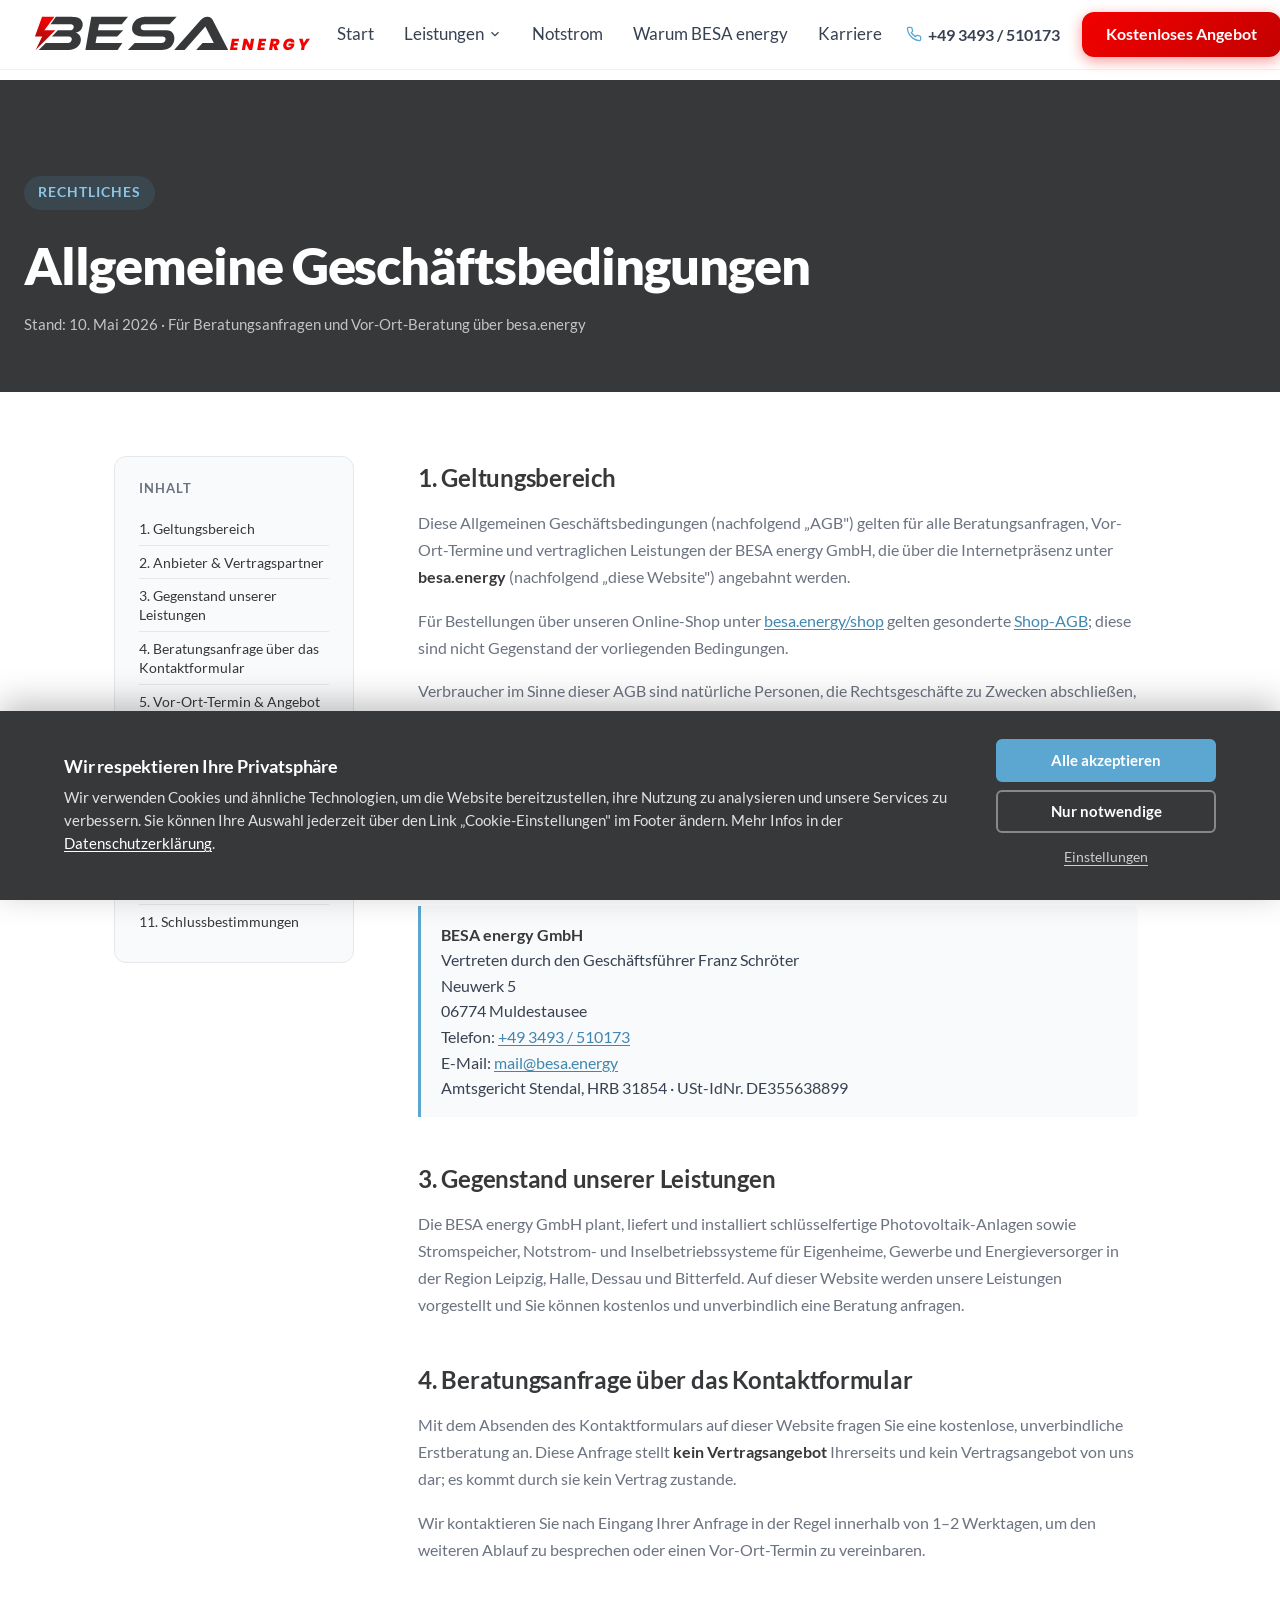
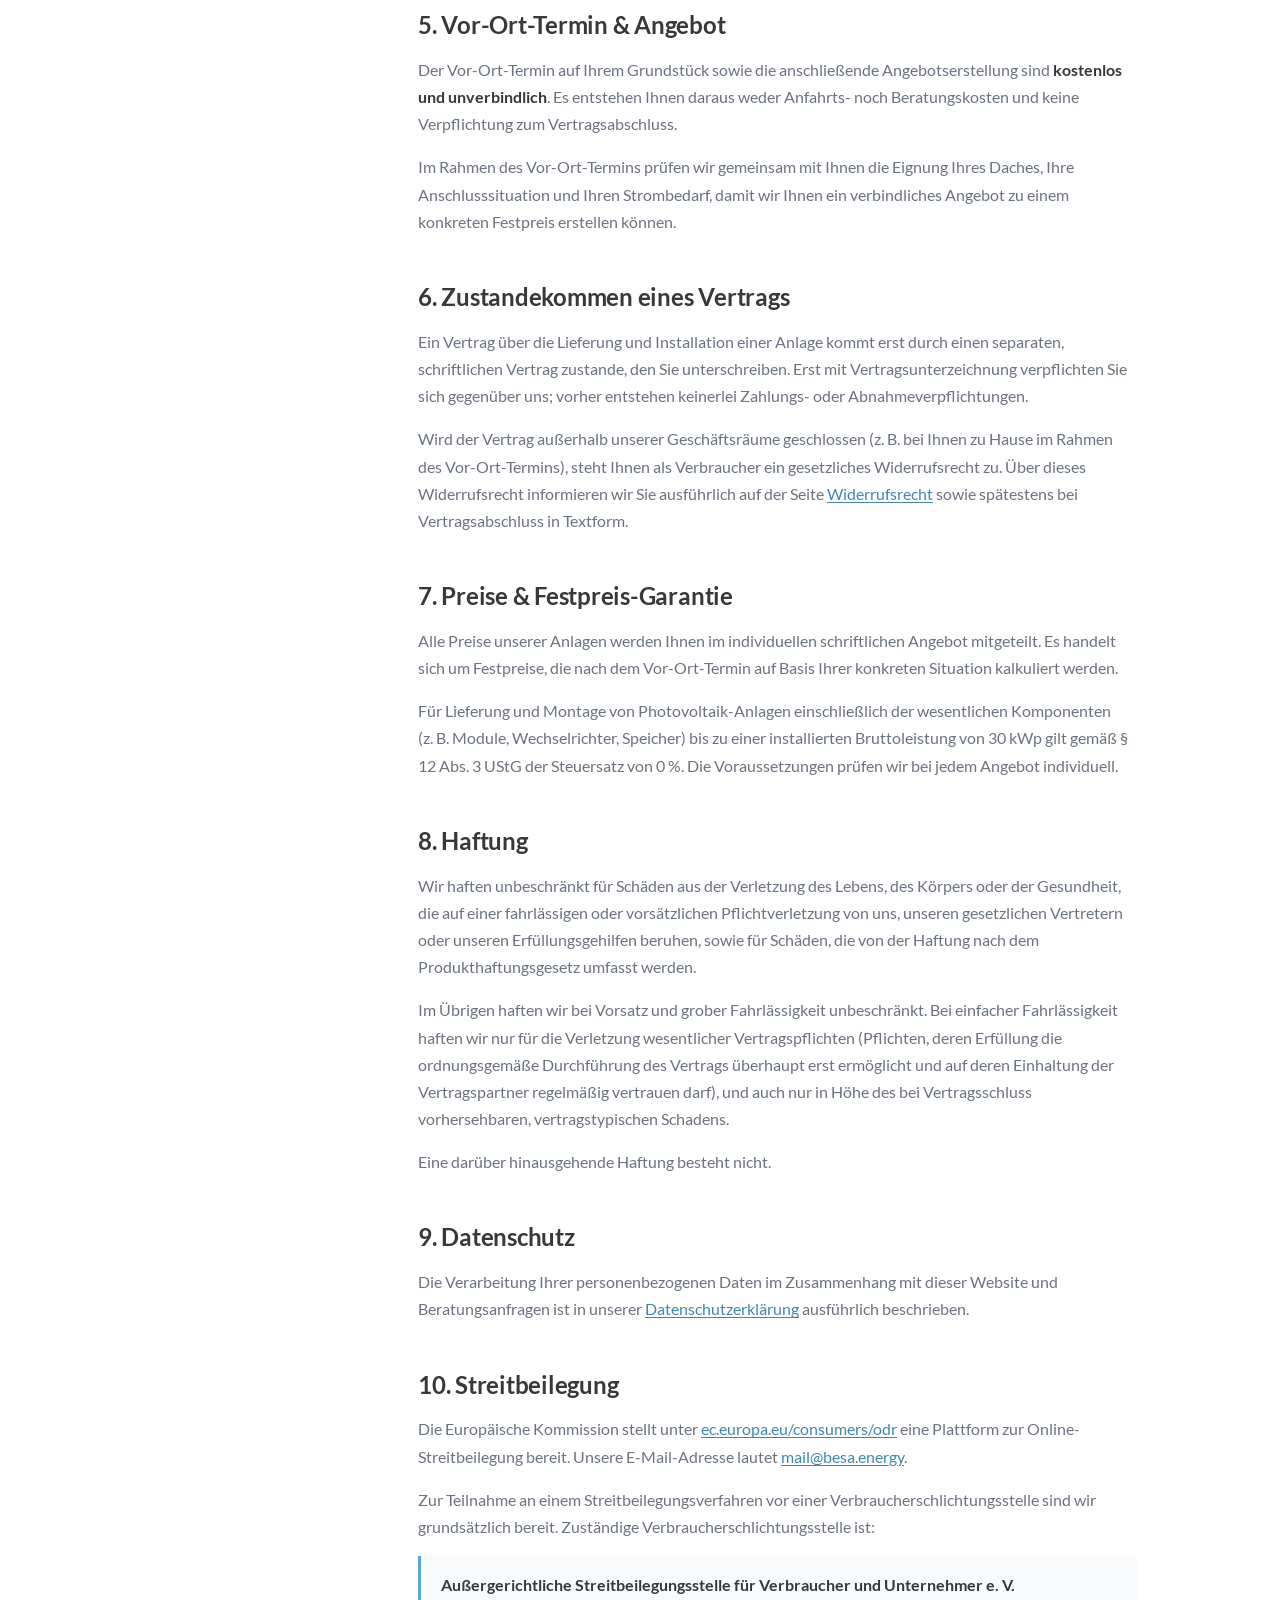
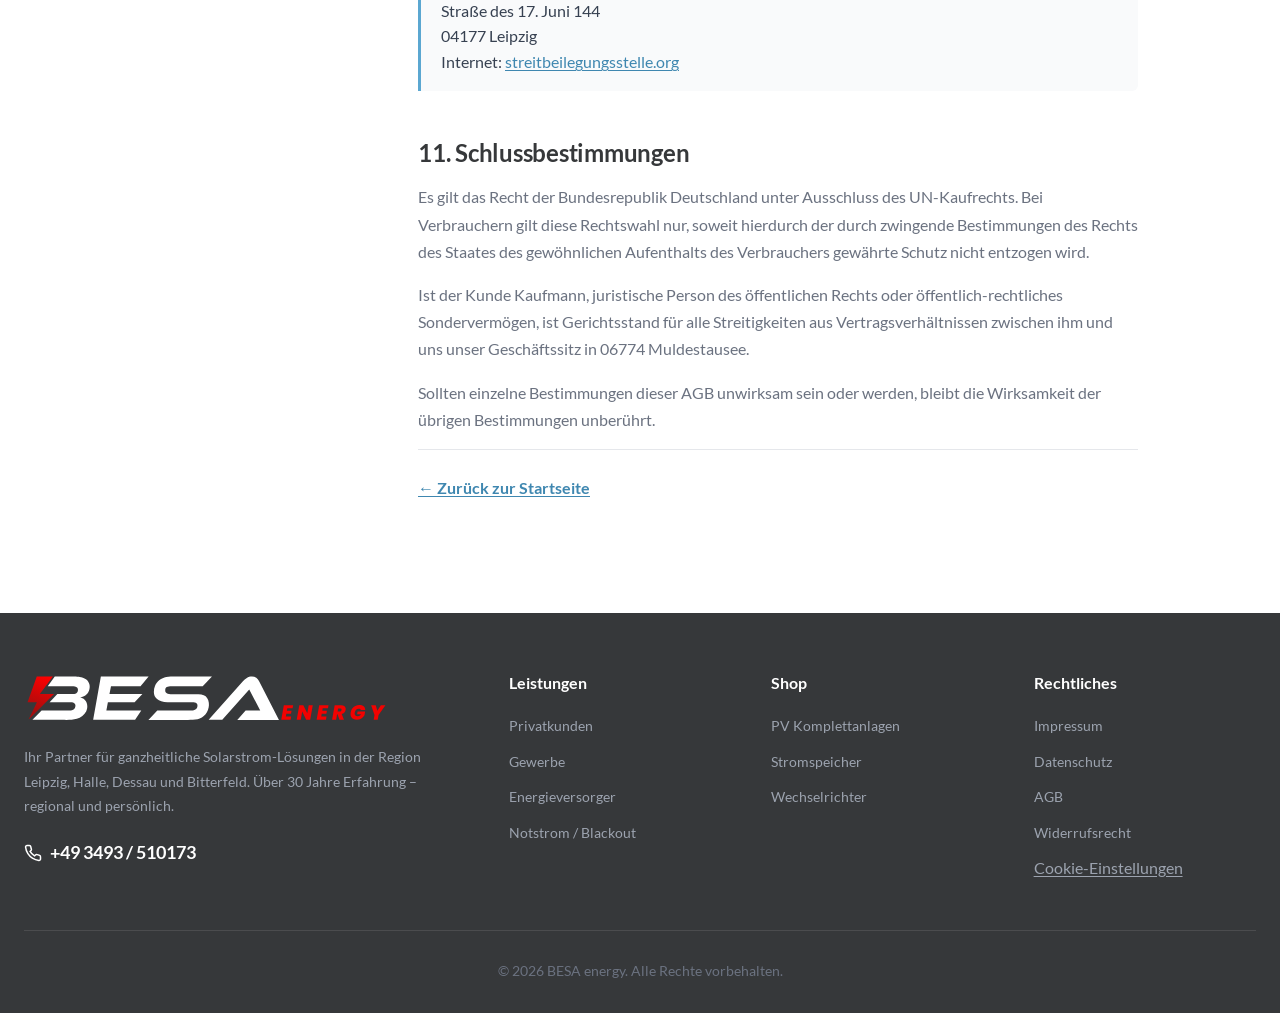
==== agb.html @ c67fc4a5 "Initiales Repository: BESA energy Landingpage Statische Website (HTML/CSS/JS, kein Build-Step). Stan" ====
<!DOCTYPE html>
<html lang="de">

<head>
    <meta charset="UTF-8">
    <meta name="viewport" content="width=device-width, initial-scale=1.0">
    <meta name="description" content="Allgemeine Geschäftsbedingungen der BESA energy GmbH für Beratungsanfragen und Vor-Ort-Beratung.">
    <meta name="robots" content="noindex, follow">
    <title>Allgemeine Geschäftsbedingungen | BESA energy</title>
    <link rel="icon" type="image/svg+xml" href="media/favicon.svg">
    <link rel="alternate icon" type="image/png" href="media/favicon-32.png">
    <link rel="apple-touch-icon" href="media/favicon-180.png">
    <link rel="canonical" href="https://besa.energy/agb.html">

    <link rel="preload" href="css/fonts/lato-400.woff2" as="font" type="font/woff2" crossorigin>
    <link rel="preload" href="css/fonts/lato-700.woff2" as="font" type="font/woff2" crossorigin>
    <link rel="stylesheet" href="css/styles.css?v=20260615">
    <link rel="stylesheet" href="css/cookie-banner.css?v=20260615">
    <link rel="stylesheet" href="css/legal.css?v=20260615">
</head>

<body>
    <!-- Header -->
    <header class="header" id="header">
        <div class="container">
            <a href="index.html" class="logo">
                <img src="media/logo.svg" alt="BESA energy" class="logo-img">
            </a>
            <nav class="nav" id="nav">
                <a href="index.html">Start</a>
                <div class="nav-dropdown">
                    <a href="#">Leistungen <svg viewBox="0 0 24 24" fill="none" stroke="currentColor" stroke-width="2">
                            <polyline points="6 9 12 15 18 9"></polyline>
                        </svg></a>
                    <div class="dropdown-menu">
                        <a href="leistungen/privat.html"><svg viewBox="0 0 24 24" fill="none" stroke="currentColor" stroke-width="2">
                                <path d="M3 9l9-7 9 7v11a2 2 0 0 1-2 2H5a2 2 0 0 1-2-2z"></path>
                                <polyline points="9 22 9 12 15 12 15 22"></polyline>
                            </svg> Privatkunden</a>
                        <a href="leistungen/gewerbe.html"><svg viewBox="0 0 24 24" fill="none" stroke="currentColor" stroke-width="2">
                                <rect x="2" y="7" width="20" height="14" rx="2" ry="2"></rect>
                                <path d="M16 21V5a2 2 0 0 0-2-2h-4a2 2 0 0 0-2 2v16"></path>
                            </svg> Gewerbe</a>
                        <a href="leistungen/energieversorger.html"><svg viewBox="0 0 24 24" fill="none" stroke="currentColor" stroke-width="2">
                                <path d="M13 2L3 14h9l-1 8 10-12h-9l1-8z"></path>
                            </svg> Energieversorger</a>
                    </div>
                </div>
                <a href="notstrom.html">Notstrom</a>
                <a href="index.html#warum-besa-3">Warum BESA energy</a>
                <a href="karriere.html">Karriere</a>
            </nav>
            <div class="header-ctas">
                <a href="tel:+493493510173" class="header-phone"><svg viewBox="0 0 24 24" fill="none" stroke="currentColor" stroke-width="2" width="16" height="16">
                        <path d="M22 16.92v3a2 2 0 0 1-2.18 2 19.79 19.79 0 0 1-8.63-3.07 19.5 19.5 0 0 1-6-6 19.79 19.79 0 0 1-3.07-8.67A2 2 0 0 1 4.11 2h3a2 2 0 0 1 2 1.72c.127.96.361 1.903.7 2.81a2 2 0 0 1-.45 2.11L8.09 9.91a16 16 0 0 0 6 6l1.27-1.27a2 2 0 0 1 2.11-.45c.907.339 1.85.573 2.81.7A2 2 0 0 1 22 16.92z"></path>
                    </svg>+49 3493 / 510173</a>
                <a href="index.html#formular" class="btn btn-primary header-cta">Kostenloses Angebot</a>
            </div>
            <button class="mobile-menu-btn" id="mobile-menu-btn" aria-label="Menü"><span></span><span></span><span></span></button>
        </div>
    </header>

    <!-- Page-Header -->
    <section class="legal-hero">
        <div class="container">
            <span class="section-label">Rechtliches</span>
            <h1>Allgemeine Geschäftsbedingungen</h1>
            <p class="legal-hero-meta">Stand: 10. Mai 2026 · Für Beratungsanfragen und Vor-Ort-Beratung über besa.energy</p>
        </div>
    </section>

    <!-- Content -->
    <section class="legal-content">
        <div class="container">

            <nav class="legal-toc" aria-label="Inhalt">
                <h2>Inhalt</h2>
                <ol>
                    <li><a href="#geltung">1. Geltungsbereich</a></li>
                    <li><a href="#anbieter">2. Anbieter &amp; Vertragspartner</a></li>
                    <li><a href="#leistungen">3. Gegenstand unserer Leistungen</a></li>
                    <li><a href="#anfrage">4. Beratungsanfrage über das Kontaktformular</a></li>
                    <li><a href="#termin">5. Vor-Ort-Termin &amp; Angebot</a></li>
                    <li><a href="#vertrag">6. Zustandekommen eines Vertrags</a></li>
                    <li><a href="#preise">7. Preise &amp; Festpreis-Garantie</a></li>
                    <li><a href="#haftung">8. Haftung</a></li>
                    <li><a href="#datenschutz">9. Datenschutz</a></li>
                    <li><a href="#streit">10. Streitbeilegung</a></li>
                    <li><a href="#schluss">11. Schlussbestimmungen</a></li>
                </ol>
            </nav>

            <article class="legal-article">

                <h2 id="geltung">1. Geltungsbereich</h2>
                <p>Diese Allgemeinen Geschäftsbedingungen (nachfolgend „AGB") gelten für alle Beratungsanfragen, Vor-Ort-Termine und vertraglichen Leistungen der BESA energy GmbH, die über die Internetpräsenz unter <strong>besa.energy</strong> (nachfolgend „diese Website") angebahnt werden.</p>
                <p>Für Bestellungen über unseren Online-Shop unter <a href="https://besa.energy/shop" target="_blank" rel="noopener">besa.energy/shop</a> gelten gesonderte <a href="https://besa.energy/shop/AGB" target="_blank" rel="noopener">Shop-AGB</a>; diese sind nicht Gegenstand der vorliegenden Bedingungen.</p>
                <p>Verbraucher im Sinne dieser AGB sind natürliche Personen, die Rechtsgeschäfte zu Zwecken abschließen, die überwiegend weder ihrer gewerblichen noch ihrer selbständigen beruflichen Tätigkeit zugerechnet werden können (§ 13 BGB). Unternehmer sind natürliche oder juristische Personen oder rechtsfähige Personengesellschaften, die in Ausübung ihrer gewerblichen oder selbständigen beruflichen Tätigkeit handeln (§ 14 BGB).</p>

                <h2 id="anbieter">2. Anbieter &amp; Vertragspartner</h2>
                <address class="legal-address">
                    <strong>BESA energy GmbH</strong><br>
                    Vertreten durch den Geschäftsführer Franz Schröter<br>
                    Neuwerk 5<br>
                    06774 Muldestausee<br>
                    Telefon: <a href="tel:+493493510173">+49 3493 / 510173</a><br>
                    E-Mail: <a href="mailto:mail@besa.energy">mail@besa.energy</a><br>
                    Amtsgericht Stendal, HRB 31854 · USt-IdNr. DE355638899
                </address>

                <h2 id="leistungen">3. Gegenstand unserer Leistungen</h2>
                <p>Die BESA energy GmbH plant, liefert und installiert schlüsselfertige Photovoltaik-Anlagen sowie Stromspeicher, Notstrom- und Inselbetriebssysteme für Eigenheime, Gewerbe und Energieversorger in der Region Leipzig, Halle, Dessau und Bitterfeld. Auf dieser Website werden unsere Leistungen vorgestellt und Sie können kostenlos und unverbindlich eine Beratung anfragen.</p>

                <h2 id="anfrage">4. Beratungsanfrage über das Kontaktformular</h2>
                <p>Mit dem Absenden des Kontaktformulars auf dieser Website fragen Sie eine kostenlose, unverbindliche Erstberatung an. Diese Anfrage stellt <strong>kein Vertragsangebot</strong> Ihrerseits und kein Vertragsangebot von uns dar; es kommt durch sie kein Vertrag zustande.</p>
                <p>Wir kontaktieren Sie nach Eingang Ihrer Anfrage in der Regel innerhalb von 1–2 Werktagen, um den weiteren Ablauf zu besprechen oder einen Vor-Ort-Termin zu vereinbaren.</p>

                <h2 id="termin">5. Vor-Ort-Termin &amp; Angebot</h2>
                <p>Der Vor-Ort-Termin auf Ihrem Grundstück sowie die anschließende Angebotserstellung sind <strong>kostenlos und unverbindlich</strong>. Es entstehen Ihnen daraus weder Anfahrts- noch Beratungskosten und keine Verpflichtung zum Vertragsabschluss.</p>
                <p>Im Rahmen des Vor-Ort-Termins prüfen wir gemeinsam mit Ihnen die Eignung Ihres Daches, Ihre Anschlusssituation und Ihren Strombedarf, damit wir Ihnen ein verbindliches Angebot zu einem konkreten Festpreis erstellen können.</p>

                <h2 id="vertrag">6. Zustandekommen eines Vertrags</h2>
                <p>Ein Vertrag über die Lieferung und Installation einer Anlage kommt erst durch einen separaten, schriftlichen Vertrag zustande, den Sie unterschreiben. Erst mit Vertragsunterzeichnung verpflichten Sie sich gegenüber uns; vorher entstehen keinerlei Zahlungs- oder Abnahmeverpflichtungen.</p>
                <p>Wird der Vertrag außerhalb unserer Geschäftsräume geschlossen (z.&nbsp;B. bei Ihnen zu Hause im Rahmen des Vor-Ort-Termins), steht Ihnen als Verbraucher ein gesetzliches Widerrufsrecht zu. Über dieses Widerrufsrecht informieren wir Sie ausführlich auf der Seite <a href="widerruf.html">Widerrufsrecht</a> sowie spätestens bei Vertragsabschluss in Textform.</p>

                <h2 id="preise">7. Preise &amp; Festpreis-Garantie</h2>
                <p>Alle Preise unserer Anlagen werden Ihnen im individuellen schriftlichen Angebot mitgeteilt. Es handelt sich um Festpreise, die nach dem Vor-Ort-Termin auf Basis Ihrer konkreten Situation kalkuliert werden.</p>
                <p>Für Lieferung und Montage von Photovoltaik-Anlagen einschließlich der wesentlichen Komponenten (z.&nbsp;B. Module, Wechselrichter, Speicher) bis zu einer installierten Bruttoleistung von 30 kWp gilt gemäß § 12 Abs. 3 UStG der Steuersatz von 0&nbsp;%. Die Voraussetzungen prüfen wir bei jedem Angebot individuell.</p>

                <h2 id="haftung">8. Haftung</h2>
                <p>Wir haften unbeschränkt für Schäden aus der Verletzung des Lebens, des Körpers oder der Gesundheit, die auf einer fahrlässigen oder vorsätzlichen Pflichtverletzung von uns, unseren gesetzlichen Vertretern oder unseren Erfüllungsgehilfen beruhen, sowie für Schäden, die von der Haftung nach dem Produkthaftungsgesetz umfasst werden.</p>
                <p>Im Übrigen haften wir bei Vorsatz und grober Fahrlässigkeit unbeschränkt. Bei einfacher Fahrlässigkeit haften wir nur für die Verletzung wesentlicher Vertragspflichten (Pflichten, deren Erfüllung die ordnungsgemäße Durchführung des Vertrags überhaupt erst ermöglicht und auf deren Einhaltung der Vertragspartner regelmäßig vertrauen darf), und auch nur in Höhe des bei Vertragsschluss vorhersehbaren, vertragstypischen Schadens.</p>
                <p>Eine darüber hinausgehende Haftung besteht nicht.</p>

                <h2 id="datenschutz">9. Datenschutz</h2>
                <p>Die Verarbeitung Ihrer personenbezogenen Daten im Zusammenhang mit dieser Website und Beratungsanfragen ist in unserer <a href="datenschutz.html">Datenschutzerklärung</a> ausführlich beschrieben.</p>

                <h2 id="streit">10. Streitbeilegung</h2>
                <p>Die Europäische Kommission stellt unter <a href="https://ec.europa.eu/consumers/odr/" target="_blank" rel="noopener">ec.europa.eu/consumers/odr</a> eine Plattform zur Online-Streitbeilegung bereit. Unsere E-Mail-Adresse lautet <a href="mailto:mail@besa.energy">mail@besa.energy</a>.</p>
                <p>Zur Teilnahme an einem Streitbeilegungsverfahren vor einer Verbraucherschlichtungsstelle sind wir grundsätzlich bereit. Zuständige Verbraucherschlichtungsstelle ist:</p>
                <address class="legal-address">
                    <strong>Außergerichtliche Streitbeilegungsstelle für Verbraucher und Unternehmer e.&nbsp;V.</strong><br>
                    Straße des 17. Juni 144<br>
                    04177 Leipzig<br>
                    Internet: <a href="https://www.streitbeilegungsstelle.org" target="_blank" rel="noopener">streitbeilegungsstelle.org</a>
                </address>

                <h2 id="schluss">11. Schlussbestimmungen</h2>
                <p>Es gilt das Recht der Bundesrepublik Deutschland unter Ausschluss des UN-Kaufrechts. Bei Verbrauchern gilt diese Rechtswahl nur, soweit hierdurch der durch zwingende Bestimmungen des Rechts des Staates des gewöhnlichen Aufenthalts des Verbrauchers gewährte Schutz nicht entzogen wird.</p>
                <p>Ist der Kunde Kaufmann, juristische Person des öffentlichen Rechts oder öffentlich-rechtliches Sondervermögen, ist Gerichtsstand für alle Streitigkeiten aus Vertragsverhältnissen zwischen ihm und uns unser Geschäftssitz in 06774 Muldestausee.</p>
                <p>Sollten einzelne Bestimmungen dieser AGB unwirksam sein oder werden, bleibt die Wirksamkeit der übrigen Bestimmungen unberührt.</p>

                <p class="legal-back"><a href="index.html">← Zurück zur Startseite</a></p>

            </article>
        </div>
    </section>

    <!-- Footer -->
    <footer class="footer">
        <div class="container">
            <div class="footer-grid">
                <div class="footer-brand">
                    <a href="index.html" class="logo"><img src="media/logo-white.svg" alt="BESA energy" loading="lazy" class="logo-img logo-white"></a>
                    <p>Ihr Partner für ganzheitliche Solarstrom-Lösungen in der Region Leipzig, Halle, Dessau und Bitterfeld. Über 30 Jahre Erfahrung – regional und persönlich.</p>
                    <div class="footer-contact"><a href="tel:+493493510173" class="footer-phone"><svg viewBox="0 0 24 24" fill="none" stroke="currentColor" stroke-width="2" width="18" height="18">
                                <path d="M22 16.92v3a2 2 0 0 1-2.18 2 19.79 19.79 0 0 1-8.63-3.07 19.5 19.5 0 0 1-6-6 19.79 19.79 0 0 1-3.07-8.67A2 2 0 0 1 4.11 2h3a2 2 0 0 1 2 1.72c.127.96.361 1.903.7 2.81a2 2 0 0 1-.45 2.11L8.09 9.91a16 16 0 0 0 6 6l1.27-1.27a2 2 0 0 1 2.11-.45c.907.339 1.85.573 2.81.7A2 2 0 0 1 22 16.92z"></path>
                            </svg>+49 3493 / 510173</a></div>
                </div>
                <div class="footer-links">
                    <h4>Leistungen</h4>
                    <ul>
                        <li><a href="leistungen/privat.html">Privatkunden</a></li>
                        <li><a href="leistungen/gewerbe.html">Gewerbe</a></li>
                        <li><a href="leistungen/energieversorger.html">Energieversorger</a></li>
                        <li><a href="notstrom.html">Notstrom / Blackout</a></li>
                    </ul>
                </div>
                <div class="footer-links">
                    <h4>Shop</h4>
                    <ul>
                        <li><a href="https://besa.energy/shop/photovoltaikanlage-mit-speicher-komplettpaket">PV Komplettanlagen</a></li>
                        <li><a href="https://besa.energy/shop/Batteriespeicher">Stromspeicher</a></li>
                        <li><a href="https://besa.energy/shop/wechselrichter">Wechselrichter</a></li>
                    </ul>
                </div>
                <div class="footer-links">
                    <h4>Rechtliches</h4>
                    <ul>
                        <li><a href="impressum.html">Impressum</a></li>
                        <li><a href="datenschutz.html">Datenschutz</a></li>
                        <li><a href="agb.html">AGB</a></li>
                        <li><a href="widerruf.html">Widerrufsrecht</a></li>
                        <li><button type="button" class="cookie-settings-link" data-cookie-settings>Cookie-Einstellungen</button></li>
                    </ul>
                </div>
            </div>
            <div class="footer-bottom">
                <p>&copy; 2026 BESA energy. Alle Rechte vorbehalten.</p>
            </div>
        </div>
    </footer>

    <script src="js/cookie-consent.js?v=20260615"></script>
</body>

</html>
---- css/styles.css ----
/* ===================================
   BESA Energy - Hauptwebsite
   Premium Design System
   Corporate Identity: Weiß, Rot, Anthrazit
   =================================== */

/* Lato — lokal gehostet (DSGVO-konform, kein Google-Fonts-CDN) */
@font-face {
    font-family: 'Lato';
    font-style: normal;
    font-weight: 400;
    font-display: swap;
    src: url('fonts/lato-400.woff2') format('woff2');
}
@font-face {
    font-family: 'Lato';
    font-style: italic;
    font-weight: 400;
    font-display: swap;
    src: url('fonts/lato-400i.woff2') format('woff2');
}
@font-face {
    font-family: 'Lato';
    font-style: normal;
    font-weight: 700;
    font-display: swap;
    src: url('fonts/lato-700.woff2') format('woff2');
}
@font-face {
    font-family: 'Lato';
    font-style: normal;
    font-weight: 900;
    font-display: swap;
    src: url('fonts/lato-900.woff2') format('woff2');
}

/* CSS Variables */
:root {
    /* Corporate Colors */
    /* Primary: BESA-Rot (Logo) */
    --color-primary: #f20100;
    --color-primary-dark: #C30100;
    --color-primary-light: #FF3231;
    /* Anthrazit / Dunkelgrau */
    --color-anthracite: #36383a;
    --color-anthracite-light: #4A4D50;
    --color-anthracite-dark: #1F2021;
    /* Steel Blue — heller + leuchtender (User: "noch heller, ein bisschen leuchtender") */
    --color-steel-blue: #5BA7D1;
    --color-steel-blue-light: #8AC6E8;
    --color-steel-blue-dark: #3F87B0;
    --color-white: #FFFFFF;
    --color-gray-50: #F9FAFB;
    --color-gray-100: #F3F4F6;
    --color-gray-200: #E5E7EB;
    --color-gray-300: #D1D5DB;
    --color-gray-400: #9CA3AF;
    --color-gray-500: #6B7280;
    --color-gray-600: #4B5563;
    --color-gray-700: #374151;
    --color-gray-900: #111827;

    /* Success/Warning Colors */
    --color-success: #10B981;
    --color-success-light: rgba(16, 185, 129, 0.1);
    --color-warning: #F59E0B;
    --color-warning-light: rgba(245, 158, 11, 0.1);
    --color-error: #EF4444;
    --color-error-light: rgba(239, 68, 68, 0.1);

    /* Gradients */
    --gradient-primary: linear-gradient(135deg, #f20100 0%, #C30100 100%);
    --gradient-dark: linear-gradient(135deg, #36383a 0%, #1F2021 100%);
    --gradient-hero: linear-gradient(135deg, rgba(54, 56, 58, 0.95) 0%, rgba(54, 56, 58, 0.8) 100%);
    --gradient-solar: linear-gradient(135deg, #FF8C00 0%, #f20100 100%);
    --gradient-steel: linear-gradient(135deg, #5BA7D1 0%, #3F87B0 100%);

    /* Typography */
    --font-family: 'Lato', -apple-system, BlinkMacSystemFont, 'Segoe UI', sans-serif;

    /* Spacing */
    --section-padding: 70px 0;
    --container-padding: 0 24px;

    /* Shadows */
    --shadow-sm: 0 1px 2px rgba(0, 0, 0, 0.05);
    --shadow-md: 0 4px 6px -1px rgba(0, 0, 0, 0.1), 0 2px 4px -1px rgba(0, 0, 0, 0.06);
    --shadow-lg: 0 10px 15px -3px rgba(0, 0, 0, 0.1), 0 4px 6px -2px rgba(0, 0, 0, 0.05);
    --shadow-xl: 0 20px 25px -5px rgba(0, 0, 0, 0.1), 0 10px 10px -5px rgba(0, 0, 0, 0.04);
    --shadow-card: 0 4px 20px rgba(0, 0, 0, 0.08);
    --shadow-card-hover: 0 12px 40px rgba(0, 0, 0, 0.15);
    --shadow-glow: 0 0 40px rgba(91, 167, 209, 0.4);

    /* Transitions */
    --transition-fast: 0.15s ease;
    --transition-base: 0.3s ease;
    --transition-slow: 0.5s ease;

    /* Border Radius */
    --radius-sm: 6px;
    --radius-md: 12px;
    --radius-lg: 20px;
    --radius-xl: 28px;
}

/* Reset & Base */
*,
*::before,
*::after {
    box-sizing: border-box;
    margin: 0;
    padding: 0;
}

html {
    scroll-behavior: smooth;
}

body {
    font-family: var(--font-family);
    font-size: 16px;
    line-height: 1.6;
    color: var(--color-gray-700);
    background-color: var(--color-white);
    overflow-x: hidden;
}

img {
    max-width: 100%;
    height: auto;
}



/* Wiederverwendbares Grid-Pattern für dunkle Sections — sehr subtil (Material-Tiefe) */
:root {
    --pattern-grid: url("data:image/svg+xml,%3Csvg xmlns='http://www.w3.org/2000/svg' viewBox='0 0 80 80'%3E%3Cdefs%3E%3Cpattern id='grid' width='80' height='80' patternUnits='userSpaceOnUse'%3E%3Cpath d='M 80 0 L 0 0 0 80' fill='none' stroke='rgba(255,255,255,0.025)' stroke-width='1'/%3E%3C/pattern%3E%3C/defs%3E%3Crect width='80' height='80' fill='url(%23grid)'/%3E%3C/svg%3E");
}

/* Container */
.container {
    max-width: 1340px;
    margin: 0 auto;
    padding: var(--container-padding);
}

/* Typography */
h1,
h2,
h3,
h4,
h5,
h6 {
    color: var(--color-anthracite);
    font-weight: 700;
    line-height: 1.2;
}

h1 {
    font-size: clamp(2.5rem, 5vw, 4rem);
    letter-spacing: -0.03em;
}

h2 {
    font-size: clamp(2rem, 4vw, 3rem);
    letter-spacing: -0.025em;
}

h3 {
    font-size: clamp(1.25rem, 2vw, 1.5rem);
    letter-spacing: -0.015em;
}

p {
    color: var(--color-gray-500);
}

strong {
    color: var(--color-anthracite);
    font-weight: 600;
}

/* Hero-Headline-Akzent: Stahlblau-Light + kräftiger text-shadow,
   damit der helle Stahlblau-Ton auf dem Solar-Bild trotz Overlay sichtbar bleibt. */
.text-gradient {
    color: var(--color-steel-blue-light);
    text-shadow:
        0 2px 4px rgba(0, 0, 0, 0.55),
        0 4px 18px rgba(0, 0, 0, 0.4),
        0 0 32px rgba(138, 198, 232, 0.5);
}

/* Spezial: in der Hero-H1 wird das `.text-gradient`-Element mit einem
   echten Stahlblau-Gradient (hell → mittel → dunkel) gerendert.
   Der Lesbarkeits-Schatten auf dem Solar-Bild bleibt erhalten — als
   filter: drop-shadow, damit er auch mit Background-Clip-Text greift. */
.hero-title .text-gradient {
    background: linear-gradient(135deg,
        #B8DCEF 0%,
        #8AC6E8 35%,
        #5BA7D1 70%,
        #3F87B0 100%);
    -webkit-background-clip: text;
    background-clip: text;
    -webkit-text-fill-color: transparent;
    color: transparent;
    text-shadow: none;
    filter:
        drop-shadow(0 2px 4px rgba(0, 0, 0, 0.55))
        drop-shadow(0 4px 18px rgba(0, 0, 0, 0.35));
}

.text-highlight {
    color: var(--color-steel-blue-dark);
    font-weight: 700;
}

/* Buttons */
.btn {
    display: inline-flex;
    align-items: center;
    justify-content: center;
    gap: 8px;
    padding: 14px 28px;
    font-family: var(--font-family);
    font-size: 1rem;
    font-weight: 600;
    text-decoration: none;
    border: none;
    border-radius: var(--radius-md);
    cursor: pointer;
    transition: all var(--transition-base);
}

/* Primary-CTA = Brand-Rot, RESERVIERT für direkte Conversion-Buttons:
   "Kostenloses Angebot anfragen", "Kostenlose Beratung anfordern", "Jetzt anrufen",
   "Angebot anfordern" am Ende des Solarrechner-Quiz.
   Sekundäre CTAs nutzen .btn-steel (siehe unten). */
.btn-primary {
    background: var(--gradient-primary);
    color: var(--color-white);
    box-shadow: 0 4px 14px rgba(242, 1, 0, 0.4);
}

.btn-primary:hover {
    transform: translateY(-2px);
    box-shadow: 0 6px 20px rgba(242, 1, 0, 0.5);
}

/* Steel-CTA = Stahlblau, für Sekundär-Buttons und Quiz-Schritte vor der
   finalen Anfrage. Muss visuell klar von .btn-primary unterscheidbar sein
   (anderer Farb-Kontext, gleiche Form-Sprache). */
.btn-steel {
    background: var(--gradient-steel);
    color: var(--color-white);
    box-shadow: 0 4px 14px rgba(63, 135, 176, 0.4);
}

.btn-steel:hover {
    transform: translateY(-2px);
    box-shadow: 0 6px 20px rgba(63, 135, 176, 0.5);
}

.btn-outline-white {
    background: transparent;
    color: var(--color-white);
    border: 2px solid rgba(255, 255, 255, 0.5);
}

.btn-outline-white:hover {
    background: rgba(255, 255, 255, 0.1);
    border-color: var(--color-white);
}

.btn-outline-dark {
    background: transparent;
    color: var(--color-anthracite);
    border: 2px solid var(--color-gray-200);
}

.btn-outline-dark:hover {
    border-color: var(--color-primary);
    background: var(--color-primary);
    color: var(--color-white);
    box-shadow: 0 4px 14px rgba(242, 1, 0, 0.3);
}

.btn-white {
    background: var(--color-white);
    color: var(--color-primary);
}

.btn-white:hover {
    background: var(--color-gray-100);
    transform: translateY(-2px);
}

.btn-large {
    padding: 18px 36px;
    font-size: 1.1rem;
}

.btn-full {
    width: 100%;
}

.btn svg {
    width: 20px;
    height: 20px;
}

/* ========== HEADER ========== */
.header {
    position: fixed;
    top: 0;
    left: 0;
    right: 0;
    z-index: 1000;
    padding: 8px 0; /* Mobile: 8px oben/unten Luft fürs Logo */
    background: rgba(255, 255, 255, 0.95);
    backdrop-filter: blur(10px);
    border-bottom: 1px solid rgba(0, 0, 0, 0.05);
    transition: all var(--transition-base);
}

.header .container {
    display: flex;
    align-items: center;
    justify-content: space-between;
    padding-left: 16px;
    max-width: 100%;
    padding-right: 16px;
    gap: 24px;
    position: relative; /* Anker für absolut zentrierte Desktop-Nav */
}

.logo {
    display: flex;
    align-items: center;
    gap: 4px;
    text-decoration: none;
    font-size: 1.5rem;
    font-weight: 800;
}

.logo-img {
    height: 36px;
    width: auto;
    object-fit: contain;
}

.logo-img.logo-white {
    height: 52px;
    width: auto;
}

.nav {
    display: flex;
    gap: 24px;
    align-items: center;
    margin-left: auto;
}

.nav a {
    color: var(--color-gray-700);
    text-decoration: none;
    font-weight: 500;
    font-size: 0.95rem;
    transition: color var(--transition-fast);
}

.nav a:hover,
.nav a.active {
    color: var(--color-steel-blue-dark);
}

/* Dropdown Navigation */
.nav-dropdown {
    position: relative;
}

.nav-dropdown>a {
    display: flex;
    align-items: center;
    gap: 4px;
}

.nav-dropdown>a svg {
    width: 14px;
    height: 14px;
    transition: transform var(--transition-fast);
}

.nav-dropdown:hover>a svg {
    transform: rotate(180deg);
}

.dropdown-menu {
    position: absolute;
    top: 100%;
    left: 50%;
    transform: translateX(-50%) translateY(10px);
    min-width: 220px;
    background: var(--color-white);
    border-radius: var(--radius-md);
    box-shadow: var(--shadow-xl);
    border: 1px solid var(--color-gray-100);
    padding: 8px;
    opacity: 0;
    visibility: hidden;
    transition: all var(--transition-base);
}

.nav-dropdown:hover .dropdown-menu {
    opacity: 1;
    visibility: visible;
    transform: translateX(-50%) translateY(0);
}

.dropdown-menu a {
    display: flex;
    align-items: center;
    gap: 12px;
    padding: 12px 16px;
    border-radius: var(--radius-sm);
    font-size: 0.9rem;
    color: var(--color-gray-700);
    transition: all var(--transition-fast);
}

.dropdown-menu a:hover {
    background: var(--color-gray-50);
    color: var(--color-steel-blue-dark);
}

.dropdown-menu a svg {
    width: 18px;
    height: 18px;
    color: var(--color-steel-blue);
    flex-shrink: 0;
}

.header-ctas {
    display: flex;
    gap: 22px; /* +10px zwischen Telefon und CTA-Button (Florian-Feedback) */
    align-items: center;
}

/* Header-CTA: kompakter (9px statt 12px vertikal) + Aussen-Margin
   damit die translateY(-2px)-Hover-Animation nicht den Header berührt. */
/* Header-CTA: kompakter, mehr vertikaler Whitespace im Header */
.header-cta {
    padding: 6px 18px;
    font-size: 0.9rem;
    margin: 8px 0;
    line-height: 1.3;
}

.mobile-menu-btn {
    display: none;
    flex-direction: column;
    gap: 5px;
    background: none;
    border: none;
    cursor: pointer;
    padding: 5px;
}

.mobile-menu-btn span {
    display: block;
    width: 24px;
    height: 2px;
    background: var(--color-anthracite);
    transition: all var(--transition-base);
}

/* ========== HERO ========== */
.hero {
    position: relative;
    min-height: 88vh;
    display: flex;
    align-items: center;
    padding: 120px 0 40px;
    background: var(--gradient-dark);
    overflow: hidden;
}

.hero-bg {
    position: absolute;
    inset: 0;
    background: url("data:image/svg+xml,%3Csvg xmlns='http://www.w3.org/2000/svg' viewBox='0 0 100 100'%3E%3Cdefs%3E%3Cpattern id='grid' width='10' height='10' patternUnits='userSpaceOnUse'%3E%3Cpath d='M 10 0 L 0 0 0 10' fill='none' stroke='rgba(255,255,255,0.03)' stroke-width='0.5'/%3E%3C/pattern%3E%3C/defs%3E%3Crect width='100' height='100' fill='url(%23grid)'/%3E%3C/svg%3E");
    opacity: 0.5;
}

.hero-bg::after {
    content: '';
    position: absolute;
    top: -50%;
    right: -20%;
    width: 80%;
    height: 150%;
    background: radial-gradient(ellipse, rgba(91, 167, 209, 0.22) 0%, transparent 70%);
}

.hero-content {
    position: relative;
    max-width: 950px;
    z-index: 1;
}

.hero-badges-row {
    display: flex;
    flex-wrap: wrap;
    gap: 10px;
    margin-bottom: 12px;
}

.hero-badge {
    display: inline-flex;
    align-items: center;
    gap: 6px;
    padding: 8px 14px;
    background: rgba(16, 185, 129, 0.15);
    border: 1px solid rgba(16, 185, 129, 0.3);
    border-radius: 50px;
    color: #10B981;
    font-size: 0.8rem;
    font-weight: 500;
    white-space: nowrap;
}

.hero-badge svg {
    color: #10B981;
}

.hero-badge-highlight {
    background: rgba(255, 140, 0, 0.15);
    border-color: rgba(255, 140, 0, 0.3);
    color: #FF8C00;
}

.hero-badge-highlight svg {
    color: #FF8C00;
}

/* Gratis Badge: Stahlblau-Akzent + behutsamer Pulse.
   "GRATIS" in Stahlblau-Light für Lesbarkeit auf dunkler Trust-Badge-Reihe. */
.hero-badge-gratis {
    background: rgba(91, 167, 209, 0.18);
    border-color: rgba(138, 198, 232, 0.5);
    color: rgba(255, 255, 255, 0.95);
    animation: pulseGratisBorder 2.5s ease-in-out infinite;
}

.hero-badge-gratis svg {
    color: var(--color-steel-blue-light);
    animation: spinSun 8s linear infinite;
}

.hero-badge-gratis strong {
    color: var(--color-steel-blue-light);
    font-weight: 800;
}

@keyframes spinSun {
    from {
        transform: rotate(0deg);
    }

    to {
        transform: rotate(360deg);
    }
}

/* Entschärfter Pulse in Stahlblau, weicher Glow. */
@keyframes pulseGratisBorder {

    0%,
    100% {
        box-shadow: 0 0 0 0 rgba(91, 167, 209, 0.2);
        border-color: rgba(138, 198, 232, 0.4);
    }

    50% {
        box-shadow: 0 0 8px 2px rgba(91, 167, 209, 0.18);
        border-color: rgba(138, 198, 232, 0.7);
    }
}

.hero-title {
    color: var(--color-white);
    margin-bottom: 42px;
    margin-top: 28px;
}

.hero-subtitle {
    font-size: 1.25rem;
    color: #ffffff;
    margin-bottom: 64px;
    max-width: 600px;
    text-shadow: 0 2px 8px rgba(0, 0, 0, 0.5);
    font-weight: 500;
}

.hero-text {
    font-size: 1rem;
    color: rgba(255, 255, 255, 0.85);
    margin-top: 36px;
    margin-bottom: 0;
    max-width: 550px;
    text-shadow: 0 1px 6px rgba(0, 0, 0, 0.5);
}

.hero-cta {
    display: flex;
    gap: 16px;
    margin-bottom: 60px;
    flex-wrap: wrap;
    align-items: center;
}

/* Trust-Note neben/unter Hero-CTA (eingeführt 24.05.: ersetzt Sekundär-CTA "Zum Shop") */
.hero-cta-note {
    font-size: 0.875rem;
    color: rgba(255, 255, 255, 0.78);
    letter-spacing: 0.02em;
    line-height: 1.4;
}

.hero-trust {
    display: flex;
    gap: 56px;
    justify-content: center; /* 3 Items zentriert in der Hero-Mitte (Option A) */
    flex-wrap: wrap;
    padding-top: 12px;
    margin-top: 16px;
    /* Trennlinie entfernt — Stats fließen mit Hero-Content */
}

.trust-item {
    display: flex;
    flex-direction: column;
    gap: 4px;
}

.trust-number {
    font-size: 2.25rem;
    font-weight: 800;
    color: var(--color-white);
    line-height: 1;
    letter-spacing: -0.02em;
}

.trust-label {
    font-size: 0.875rem;
    color: var(--color-steel-blue-light);
    font-weight: 500;
}

/* Hero-Trust: Google-Bewertungs-Item mit Sternen + Logo */
.hero-trust .trust-item-google {
    align-items: center;
    text-align: center;
}

.hero-trust .trust-stars {
    display: inline-flex;
    gap: 1px;
    align-items: center;
    margin-top: 2px;
}

.hero-trust .trust-stars .star {
    width: 14px;
    height: 14px;
    fill: #F59E0B;
    flex-shrink: 0;
}

.hero-trust .trust-label-google {
    display: inline-flex;
    align-items: center;
    justify-content: center;
}

.hero-trust .google-wordmark {
    height: 16px;
    width: auto;
    flex-shrink: 0;
}

/* Auf Desktop: Sterne + Google-Wortmarke etwas größer */
@media (min-width: 769px) {
    .hero-trust .trust-stars .star {
        width: 18px;
        height: 18px;
    }

    .hero-trust .trust-stars {
        gap: 2px;
        margin-top: 4px;
    }

    .hero-trust .google-wordmark {
        height: 22px;
    }

    .hero-trust .trust-item-google {
        gap: 6px;
    }
}

/* ========== SECTION STYLES ========== */
.section-header {
    text-align: center;
    max-width: 720px;
    margin: 0 auto 64px;
}

.section-header.light h2 {
    color: var(--color-white);
}

.section-header.light .section-desc {
    color: var(--color-gray-300);
}

/* Eyebrow-Pill (z.B. "WARUM BESA ENERGY?", "SOLARRECHNER")
   Stahlblau-Tint, einheitlich für alle Sections — vorher Rot, war zu dominant. */
.section-label {
    display: inline-block;
    padding: 6px 14px;
    background: rgba(91, 167, 209, 0.13);
    border-radius: 50px;
    color: var(--color-steel-blue-dark);
    font-size: 0.85rem;
    font-weight: 600;
    text-transform: uppercase;
    letter-spacing: 1px;
    margin-bottom: 16px;
}

.section-header.light .section-label {
    background: rgba(138, 198, 232, 0.22);
    color: var(--color-steel-blue-light);
}

.section-desc {
    font-size: 1.125rem;
    color: var(--color-gray-500);
    margin-top: 20px;
    line-height: 1.7;
}

/* ========== SOLAR CALCULATOR — Steel-Tint Section ========== */
.solar-calc-section {
    padding: 100px 0 110px;
    background: linear-gradient(180deg, #F5F8FB 0%, #EAF0F5 50%, #DDE6EE 100%);
    position: relative;
    overflow: hidden;
}

.solar-calc-section::before {
    content: '';
    position: absolute;
    top: -30%;
    left: -10%;
    width: 50%;
    height: 80%;
    background: radial-gradient(ellipse, rgba(91, 167, 209, 0.10) 0%, transparent 70%);
    pointer-events: none;
}

.solar-calc-section::after {
    content: '';
    position: absolute;
    bottom: -20%;
    right: -10%;
    width: 40%;
    height: 70%;
    background: radial-gradient(ellipse, rgba(91, 167, 209, 0.05) 0%, transparent 70%);
    pointer-events: none;
}

/* Section-Header in der Solarrechner-Section enger an den Wrapper rücken (Florian-Feedback: zu viel Whitespace) */
.solar-calc-section .section-header {
    margin-bottom: 44px;
}

.solar-calc-wrapper {
    max-width: 800px;
    margin: 0 auto;
    background: var(--color-white);
    border-radius: var(--radius-xl);
    box-shadow: var(--shadow-xl);
    overflow: hidden;
}

.solar-calc-progress {
    display: flex;
    padding: 0;
    background: var(--color-gray-50);
    border-bottom: 1px solid var(--color-gray-100);
}

.progress-step {
    flex: 1;
    padding: 16px 8px;
    text-align: center;
    font-size: 0.75rem;
    font-weight: 600;
    color: var(--color-gray-400);
    position: relative;
    transition: all var(--transition-base);
}

.progress-step.active {
    color: var(--color-steel-blue-dark);
}

.progress-step.completed {
    color: var(--color-success);
}

.progress-step::after {
    content: '';
    position: absolute;
    bottom: 0;
    left: 0;
    right: 0;
    height: 3px;
    background: var(--color-gray-200);
    transition: background var(--transition-base);
}

.progress-step.active::after {
    background: var(--color-steel-blue);
}

.progress-step.completed::after {
    background: var(--color-success);
}

.progress-step-number {
    display: flex;
    align-items: center;
    justify-content: center;
    width: 28px;
    height: 28px;
    margin: 0 auto 6px;
    border-radius: 50%;
    background: var(--color-gray-200);
    color: var(--color-gray-500);
    font-size: 0.8rem;
    font-weight: 700;
    transition: all var(--transition-base);
}

.progress-step.active .progress-step-number {
    background: var(--gradient-steel);
    color: var(--color-white);
}

.progress-step.completed .progress-step-number {
    background: var(--color-success);
    color: var(--color-white);
}

.solar-calc-body {
    padding: 48px 40px;
}

.calc-step {
    display: none;
    animation: fadeIn 0.4s ease;
}

.calc-step.active {
    display: block;
}

@keyframes fadeIn {
    from {
        opacity: 0;
        transform: translateY(10px);
    }

    to {
        opacity: 1;
        transform: translateY(0);
    }
}

.calc-step h3 {
    text-align: center;
    margin-bottom: 8px;
    font-size: 1.625rem;
}

@media (max-width: 768px) {
    .calc-step h3 {
        font-size: 1.25rem;
    }
}

.calc-step-desc {
    text-align: center;
    color: var(--color-gray-500);
    margin-bottom: 32px;
    font-size: 0.95rem;
}

/* Tile Grid */
.tile-grid {
    display: grid;
    grid-template-columns: repeat(auto-fit, minmax(140px, 1fr));
    gap: 16px;
    margin-bottom: 32px;
}

.tile-grid.two-col {
    grid-template-columns: repeat(2, 1fr);
}

.tile-grid.three-col {
    grid-template-columns: repeat(3, 1fr);
}

.tile-grid.five-col {
    grid-template-columns: repeat(5, 1fr);
}

.tile {
    position: relative;
    display: flex;
    flex-direction: column;
    align-items: center;
    justify-content: center;
    gap: 12px;
    padding: 24px 16px;
    background: var(--color-gray-50);
    border: 2px solid var(--color-gray-200);
    border-radius: var(--radius-lg);
    cursor: pointer;
    transition: all var(--transition-base);
    text-align: center;
}

.tile:hover {
    border-color: var(--color-steel-blue);
    background: rgba(91, 167, 209, 0.06);
    transform: translateY(-3px);
    box-shadow: var(--shadow-md);
}

.tile.selected {
    border-color: var(--color-steel-blue);
    background: rgba(91, 167, 209, 0.08);
    box-shadow: 0 0 0 3px rgba(91, 167, 209, 0.2);
}

.tile-icon {
    width: 48px;
    height: 48px;
    display: flex;
    align-items: center;
    justify-content: center;
    color: var(--color-gray-500);
    transition: color var(--transition-base);
}

.tile.selected .tile-icon,
.tile:hover .tile-icon {
    color: var(--color-steel-blue-dark);
}

.tile-icon svg {
    width: 40px;
    height: 40px;
}

.tile-label {
    font-size: 0.9rem;
    font-weight: 600;
    color: var(--color-anthracite);
}

.tile-sublabel {
    font-size: 0.75rem;
    color: var(--color-gray-500);
}

/* --- Info-Button auf Tile (Solarrechner Step 1) --- */
.tile-info {
    position: absolute;
    top: 8px;
    right: 8px;
    width: 22px;
    height: 22px;
    padding: 0;
    display: inline-flex;
    align-items: center;
    justify-content: center;
    border: 1.5px solid var(--color-gray-300);
    border-radius: 50%;
    background: var(--color-white);
    color: var(--color-gray-500);
    cursor: pointer;
    transition: all var(--transition-base);
    z-index: 2;
}

.tile-info:hover,
.tile-info:focus-visible {
    border-color: var(--color-steel-blue);
    color: var(--color-steel-blue-dark);
    background: rgba(91, 167, 209, 0.08);
    outline: none;
}

/* --- Shared Tooltip-Container unter der Tile-Grid --- */
.tile-grid-tooltip {
    position: relative;
    margin: 16px 0 8px;
    padding: 16px 20px;
    background: var(--color-anthracite);
    color: var(--color-white);
    border-radius: var(--radius-md, 8px);
    box-shadow: var(--shadow-md);
    animation: tile-grid-tooltip-in 180ms ease-out;
}

.tile-grid-tooltip[hidden] {
    display: none;
}

.tile-grid-tooltip-header {
    display: flex;
    align-items: center;
    justify-content: space-between;
    gap: 12px;
    margin-bottom: 6px;
}

.tile-grid-tooltip-title {
    font-size: 1rem;
    font-weight: 700;
    color: var(--color-steel-blue-light);
    letter-spacing: 0.01em;
}

.tile-grid-tooltip-close {
    width: 28px;
    height: 28px;
    padding: 0;
    display: inline-flex;
    align-items: center;
    justify-content: center;
    border: 1px solid rgba(255, 255, 255, 0.25);
    border-radius: 50%;
    background: transparent;
    color: var(--color-white);
    cursor: pointer;
    transition: all var(--transition-base);
}

.tile-grid-tooltip-close:hover,
.tile-grid-tooltip-close:focus-visible {
    border-color: rgba(255, 255, 255, 0.6);
    background: rgba(255, 255, 255, 0.08);
    outline: none;
}

.tile-grid-tooltip-text {
    margin: 0;
    font-size: 0.9375rem;
    line-height: 1.55;
    color: var(--color-white);
}

@keyframes tile-grid-tooltip-in {
    from { opacity: 0; transform: translateY(-4px); }
    to   { opacity: 1; transform: translateY(0); }
}

@media (max-width: 640px) {
    .tile-grid-tooltip {
        padding: 12px 14px;
    }
    .tile-grid-tooltip-text {
        font-size: 0.875rem;
    }
}

/* Calc Navigation */
.calc-nav {
    display: flex;
    justify-content: space-between;
    margin-top: 16px;
    padding-top: 24px;
    border-top: 1px solid var(--color-gray-100);
}

.calc-nav .btn {
    min-width: 140px;
}

.btn-back {
    background: transparent;
    color: var(--color-gray-500);
    border: 1px solid var(--color-gray-200);
}

.btn-back:hover {
    background: var(--color-gray-50);
    color: var(--color-anthracite);
}

/* Solar Calc Result */
.calc-result {
    text-align: center;
}

.result-card {
    background: var(--gradient-dark);
    border-radius: var(--radius-xl);
    padding: 40px;
    margin-bottom: 32px;
    color: var(--color-white);
}

.result-card h3 {
    color: var(--color-white);
    margin-bottom: 24px;
    font-size: 1.3rem;
}

.result-stats {
    display: grid;
    grid-template-columns: repeat(3, 1fr);
    gap: 24px;
    margin-bottom: 24px;
}

.result-stat {
    display: flex;
    flex-direction: column;
    align-items: center;
}

.result-stat-value {
    font-size: 2.2rem;
    font-weight: 800;
    color: var(--color-white);
    line-height: 1.2;
}

.result-stat-value .unit {
    font-size: 1rem;
    font-weight: 600;
    opacity: 0.7;
}

.result-stat-label {
    font-size: 0.8rem;
    color: var(--color-gray-400);
    margin-top: 4px;
}

.result-savings {
    background: rgba(16, 185, 129, 0.15);
    border: 1px solid rgba(16, 185, 129, 0.3);
    padding: 16px 24px;
    border-radius: var(--radius-md);
    display: flex;
    align-items: center;
    justify-content: center;
    gap: 12px;
}

.result-savings svg {
    color: var(--color-success);
    width: 24px;
    height: 24px;
    flex-shrink: 0;
}

.result-savings span {
    font-size: 1rem;
    font-weight: 600;
    color: var(--color-success);
}

.result-cta-text {
    color: var(--color-gray-500);
    margin-bottom: 16px;
    font-size: 1rem;
}

/* Result form */
.result-form {
    display: grid;
    grid-template-columns: 1fr 1fr;
    gap: 16px;
    text-align: left;
    margin-bottom: 24px;
}

.result-form .form-group {
    text-align: left;
}

.result-form .form-group.full-width {
    grid-column: 1 / -1;
}

/* ========== TARGET GROUPS (kleine Cards auf Startseite) ========== */
.target-groups-section {
    padding: 60px 0;
    background: var(--color-white);
}

.target-groups-grid {
    display: grid;
    grid-template-columns: repeat(3, 1fr);
    gap: 24px;
}

.target-card {
    background: var(--color-gray-50);
    border: 1px solid var(--color-gray-200);
    border-radius: var(--radius-lg);
    padding: 32px;
    text-align: center;
    transition: all var(--transition-base);
    text-decoration: none;
    display: block;
}

.target-card:hover {
    transform: translateY(-5px);
    box-shadow: var(--shadow-card-hover);
    border-color: var(--color-primary);
}

.target-card-icon {
    width: 60px;
    height: 60px;
    display: flex;
    align-items: center;
    justify-content: center;
    background: rgba(91, 167, 209, 0.1);
    border-radius: var(--radius-md);
    margin: 0 auto 16px;
    color: var(--color-primary);
}

.target-card-icon svg {
    width: 28px;
    height: 28px;
}

.target-card h3 {
    margin-bottom: 8px;
    font-size: 1.1rem;
}

.target-card p {
    font-size: 0.9rem;
    margin-bottom: 16px;
}

.target-card .link-text {
    color: var(--color-primary);
    font-weight: 600;
    font-size: 0.9rem;
    display: inline-flex;
    align-items: center;
    gap: 6px;
}

.target-card .link-text svg {
    width: 16px;
    height: 16px;
    transition: transform var(--transition-fast);
}

.target-card:hover .link-text svg {
    transform: translateX(4px);
}

/* ========== BENEFITS (old section removed - now using .why-besa-section) ========== */

/* ========== PROCESS STEPS (old section removed - now using .why-besa-section) ========== */


/* ========== BLACKOUT-SYSTEM-SECTION (WEISS, klarer Tech-Kontext) */
.blackout-system-section {
    background: var(--color-white);
    padding: 100px 0 110px;
}

.blackout-system-section .blackout-steps {
    margin-bottom: 0;
}

/* ========== FAQ — DUNKEL mit Aurora-Glows ========== */
.faq-section {
    padding: 100px 0 110px;
    background: var(--color-anthracite-dark);
    color: var(--color-white);
    position: relative;
    overflow: hidden;
    isolation: isolate;
}

.faq-section::after {
    content: '';
    position: absolute;
    inset: 0;
    background:
        radial-gradient(55% 50% at 88% -5%, rgba(91, 167, 209, 0.30), transparent 65%),
        radial-gradient(50% 45% at 12% 105%, rgba(91, 167, 209, 0.22), transparent 65%),
        var(--gradient-dark);
    pointer-events: none;
    z-index: 0;
    animation: auroraPulse 14s ease-in-out infinite;
}

.faq-section::before {
    content: '';
    position: absolute;
    inset: 0;
    background-image: var(--pattern-grid);
    pointer-events: none;
    z-index: 0;
    opacity: 0.6;
}

.faq-section .container {
    position: relative;
    z-index: 1;
}

.faq-section .section-header h2 {
    color: var(--color-white);
}

.faq-section .section-label {
    background: rgba(138, 198, 232, 0.18);
    color: var(--color-steel-blue-light);
}

.faq-section::before {
    content: '';
    position: absolute;
    bottom: 0;
    left: 0;
    right: 0;
    height: 1px;
    background: linear-gradient(90deg, transparent, rgba(91, 167, 209, 0.15), transparent);
}

.faq-section::after {
    content: '';
    position: absolute;
    top: -40%;
    right: -15%;
    width: 50%;
    height: 100%;
    background: radial-gradient(ellipse, rgba(91, 167, 209, 0.04) 0%, transparent 60%);
    pointer-events: none;
}

.faq-list {
    max-width: 100%;
    margin: 0 auto;
}

.faq-item {
    background: rgba(255, 255, 255, 0.05);
    border: 1px solid rgba(91, 167, 209, 0.18);
    border-radius: var(--radius-md);
    margin-bottom: 8px;
    box-shadow: 0 4px 20px rgba(0, 0, 0, 0.2);
    overflow: hidden;
}

.faq-question {
    display: flex;
    align-items: center;
    justify-content: space-between;
    padding: 16px 20px;
    color: var(--color-white);
    background: transparent;
    border: none;
    width: 100%;
    text-align: left;
    cursor: pointer;
    font-weight: 600;
    font-family: var(--font-family);
    font-size: 0.95rem;
    font-weight: 600;
    color: var(--color-anthracite);
    background: none;
    border: none;
    width: 100%;
    cursor: pointer;
    text-align: left;
    transition: color var(--transition-fast);
}

.faq-question:hover {
    color: var(--color-steel-blue-light);
}

.faq-question svg {
    width: 18px;
    height: 18px;
    color: var(--color-gray-400);
    transition: transform var(--transition-base);
    flex-shrink: 0;
}

.faq-item.faq-open .faq-question svg {
    transform: rotate(180deg);
    color: var(--color-steel-blue-light);
}

.faq-section .faq-answer p {
    color: rgba(255, 255, 255, 0.78);
}

.faq-section .faq-answer strong {
    color: var(--color-white);
}

.faq-answer {
    max-height: 0;
    overflow: hidden;
    transition: max-height 0.4s ease, padding 0.4s ease;

    color: rgba(255, 255, 255, 0.78);}

.faq-item.faq-open .faq-answer {
    max-height: 500px;
    padding: 0 20px 16px;
}

.faq-answer p {
    font-size: 0.9rem;
    line-height: 1.6;
}

/* ========== KONTAKT + FORM SECTION — Off-White, „nur ganz leicht angetatscht" ========== */
.contact-form-section {
    padding: 100px 0 110px;
    background: linear-gradient(180deg, #FFFFFF 0%, #FAFBFC 100%);
    position: relative;
    overflow: hidden;
}

.contact-form-section::before {
    content: '';
    position: absolute;
    top: 0;
    left: 0;
    right: 0;
    height: 1px;
    background: linear-gradient(90deg, transparent, rgba(91, 167, 209, 0.1), transparent);
}

.contact-form-section::after {
    content: '';
    position: absolute;
    bottom: -30%;
    left: -10%;
    width: 45%;
    height: 80%;
    background: radial-gradient(ellipse, rgba(91, 167, 209, 0.04) 0%, transparent 60%);
    pointer-events: none;
}

.contact-form-grid {
    display: grid;
    grid-template-columns: 1fr 1.2fr;
    gap: 48px;
    align-items: start;
    max-width: 1100px;
    margin: 0 auto;
}

.contact-info-side h2 {
    margin-bottom: 12px;
    font-size: 1.6rem;
}

.contact-info-side>p {
    font-size: 0.95rem;
    margin-bottom: 28px;
}

.contact-details {
    display: flex;
    flex-direction: column;
    gap: 20px;
    margin-bottom: 28px;
}

.contact-item {
    display: flex;
    gap: 14px;
    align-items: flex-start;
}

.contact-item svg {
    width: 22px;
    height: 22px;
    color: var(--color-primary);
    flex-shrink: 0;
    margin-top: 2px;
}

.contact-item a {
    color: var(--color-primary);
    text-decoration: none;
    font-weight: 500;
}

.contact-item a:hover {
    text-decoration: underline;
}

.contact-hours {
    display: block;
    margin-top: 4px;
    font-size: 13px;
    color: rgba(0, 0, 0, 0.55);
    font-weight: 400;
}

.contact-cta-box {
    background: var(--gradient-dark);
    padding: 28px;
    border-radius: var(--radius-lg);
    color: var(--color-white);
    text-align: center;
}

.contact-cta-box h3 {
    color: var(--color-white);
    margin-bottom: 8px;
    font-size: 1.15rem;
}

.contact-cta-box p {
    color: var(--color-gray-300);
    margin-bottom: 16px;
    font-size: 0.9rem;
}

.form-side {
    background: var(--color-anthracite);
    border-radius: var(--radius-xl);
    padding: 36px;
    box-shadow: var(--shadow-xl);
    border: 1px solid rgba(255, 255, 255, 0.06);
}

.form-side .form-header {
    text-align: center;
    margin-bottom: 24px;
}

.form-side .form-header h2 {
    font-size: 1.5rem;
    margin-bottom: 6px;
    color: var(--color-white);
}

.form-side .form-header p {
    font-size: 0.9rem;
    color: rgba(255, 255, 255, 0.72);
}

/* Helle Labels und Checkbox-Text auf dunkler Form-Karte */
.form-side .form-group label {
    color: rgba(255, 255, 255, 0.88);
}

.form-side .checkbox-label {
    color: rgba(255, 255, 255, 0.72);
}

.form-side .checkbox-label a {
    color: var(--color-steel-blue-light, #8AC6E8);
}

.form-side .form-trust {
    color: rgba(255, 255, 255, 0.78);
}

.lead-form {
    display: flex;
    flex-direction: column;
    gap: 16px;
}

.form-row {
    display: grid;
    grid-template-columns: 1fr 1fr;
    gap: 12px;
}

.form-group {
    display: flex;
    flex-direction: column;
    gap: 5px;
}

.form-trust {
    list-style: none;
    margin: 12px 0 0;
    padding: 0;
    display: flex;
    flex-wrap: wrap;
    justify-content: center;
    gap: 8px 18px;
    font-size: 13px;
    color: rgba(0, 0, 0, 0.6);
}

.form-trust li {
    display: inline-flex;
    align-items: center;
    gap: 6px;
}

.form-trust svg {
    color: var(--color-primary);
    flex-shrink: 0;
}

.form-group label {
    font-size: 0.82rem;
    font-weight: 600;
    color: var(--color-anthracite);
}

.form-group input,
.form-group textarea,
.form-group select {
    padding: 12px 14px;
    border: 2px solid var(--color-gray-200);
    border-radius: var(--radius-md);
    font-family: var(--font-family);
    font-size: 0.95rem;
    color: var(--color-anthracite);
    transition: border-color var(--transition-fast);
    background: var(--color-white);
}

.form-group input:focus,
.form-group textarea:focus,
.form-group select:focus {
    outline: none;
    border-color: var(--color-primary);
}

.form-group textarea {
    resize: vertical;
    min-height: 80px;
}

.checkbox-label {
    display: flex;
    align-items: flex-start;
    gap: 10px;
    cursor: pointer;
    font-size: 0.82rem;
    color: var(--color-gray-500);
}

.checkbox-label input {
    margin-top: 3px;
    accent-color: var(--color-primary);
}

.checkbox-label a {
    color: var(--color-primary);
}

.form-success {
    text-align: center;
    padding: 32px;
}

.success-icon {
    width: 64px;
    height: 64px;
    margin: 0 auto 16px;
    background: var(--color-success-light);
    border-radius: 50%;
    display: flex;
    align-items: center;
    justify-content: center;
    color: var(--color-success);
}

.success-icon svg {
    width: 32px;
    height: 32px;
}

.form-success h3 {
    color: var(--color-anthracite);
    margin-bottom: 8px;
}

/* Legacy form-section support */
.form-section {
    padding: var(--section-padding);
    background: var(--color-white);
}

.form-wrapper {
    max-width: 700px;
    margin: 0 auto;
    background: var(--color-white);
    border-radius: var(--radius-xl);
    padding: 36px;
    box-shadow: var(--shadow-xl);
    border: 1px solid var(--color-gray-100);
}

.form-header {
    text-align: center;
    margin-bottom: 24px;
}

.form-header h2 {
    font-size: 1.5rem;
    margin-bottom: 6px;
}

.form-header p {
    font-size: 0.95rem;
}

/* ========== VIDEO CONTAINER ========== */
.video-container {
    position: relative;
    width: 100%;
    border-radius: var(--radius-lg);
    overflow: hidden;
    background: var(--color-gray-900);
}

.video-container video {
    width: 100%;
    height: 100%;
    object-fit: cover;
    display: block;
}

/* ========== FOOTER ========== */
.footer {
    background: var(--color-anthracite);
    padding: 60px 0 30px;
    color: var(--color-gray-400);
}

.footer-grid {
    display: grid;
    grid-template-columns: 2fr 1fr 1fr 1fr;
    gap: 40px;
    margin-bottom: 40px;
}

.footer-brand p {
    font-size: 0.9rem;
    margin-top: 20px;
    color: var(--color-gray-400);
    line-height: 1.7;
}

.footer-contact {
    margin-top: 20px;
}

.footer-phone {
    display: inline-flex;
    align-items: center;
    gap: 8px;
    color: var(--color-white);
    text-decoration: none;
    font-weight: 600;
    font-size: 1.1rem;
    transition: color var(--transition-fast);
}

.footer-phone:hover {
    color: var(--color-primary);
}

.footer-links h4 {
    color: var(--color-white);
    margin-bottom: 20px;
    font-size: 1rem;
}

.footer-links ul {
    list-style: none;
}

.footer-links ul li {
    margin-bottom: 10px;
}

.footer-links ul a {
    color: var(--color-gray-400);
    text-decoration: none;
    font-size: 0.9rem;
    transition: color var(--transition-fast);
}

.footer-links ul a:hover {
    color: var(--color-white);
}

.footer-bottom {
    text-align: center;
    padding-top: 30px;
    border-top: 1px solid rgba(255, 255, 255, 0.1);
}

.footer-bottom p {
    font-size: 0.85rem;
    color: var(--color-gray-500);
}

/* ========== STICKY CTA ========== */
.sticky-cta {
    position: fixed;
    bottom: 0;
    left: 0;
    right: 0;
    z-index: 999;
    padding: 8px 12px 6px;
    background: var(--color-white);
    box-shadow: 0 -4px 20px rgba(0, 0, 0, 0.1);
    display: none;
    flex-direction: column;
    align-items: center;
    gap: 3px;
}

.sticky-cta-btns {
    display: flex;
    gap: 8px;
    width: 100%;
    max-width: 500px;
}

/* Primary-Button bekommt mehr Platz, Anrufen-Button content-fit */
.sticky-cta-btn {
    min-width: 0;
    padding: 10px 12px;
    font-size: 0.875rem;
    white-space: nowrap;
}

.sticky-cta .btn-primary.sticky-cta-btn {
    flex: 1 1 auto;
}

.sticky-cta .btn-outline-dark.sticky-cta-btn {
    flex: 0 0 auto;
    padding: 10px 16px;
}

.sticky-cta-btn svg {
    width: 16px;
    height: 16px;
}

.sticky-cta-hours {
    font-size: 10px;
    color: rgba(0, 0, 0, 0.55);
    line-height: 1.2;
}

/* ========== SUBPAGE HERO ========== */
.subpage-hero {
    padding: 150px 0 80px;
    background: var(--gradient-dark);
    position: relative;
    overflow: hidden;
}

.subpage-hero-bg {
    position: absolute;
    inset: 0;
    z-index: 0;
}

.subpage-hero-bg img {
    width: 100%;
    height: 100%;
    object-fit: cover;
    opacity: 0.35;
}

.subpage-hero::after {
    content: '';
    position: absolute;
    top: -50%;
    right: -20%;
    width: 60%;
    height: 150%;
    background: radial-gradient(ellipse, rgba(91, 167, 209, 0.1) 0%, transparent 70%);
}

.subpage-hero .container {
    position: relative;
    z-index: 1;
}

.subpage-hero .hero-badge {
    margin-bottom: 16px;
    /* Lesbar über hellen Foto-Heros (15.06.): deckend weißes Badge, grüne
       Schrift + dünne grüne Umrandung. Überschreibt das transparente Grün
       der Basis (.hero-badge), das über hellen Fotos verschwamm.
       Gilt einheitlich für alle Unterseiten. */
    background: var(--color-white);
    border: 3px solid #10B981;
    color: #10B981;
}

.subpage-hero h1 {
    color: var(--color-white);
    margin-bottom: 16px;
    font-size: clamp(2rem, 4vw, 3rem);
}

.subpage-hero p {
    color: rgba(255, 255, 255, 0.9);
    font-size: 1.15rem;
    max-width: 600px;
    text-shadow: 0 1px 6px rgba(0, 0, 0, 0.5);
}

/* Image-Text Split */
.split-section {
    padding: var(--section-padding);
}

.split-section.alt {
    background: var(--color-gray-50);
}

/* Subpage-Content-Sektionen (notstrom.html): waren im CSS nie definiert →
   0 Padding, Sektionen klebten aneinander (15.06. gefixt). Vertikaler
   Rhythmus = DESIGN.md section-y (100px), konsistent mit Blackout-/FAQ-
   Sektionen der Seite; mobil reduziert. -alt = getönter Wechsel-Hintergrund. */
.subpage-content-section {
    padding: 100px 0;
}

.subpage-content-alt {
    background: var(--color-gray-50);
}

@media (max-width: 768px) {
    .subpage-content-section { padding: 60px 0; }
}

.split-grid {
    display: grid;
    grid-template-columns: 1fr 1fr;
    gap: 48px;
    align-items: center;
}

.split-grid.reverse {
    direction: rtl;
}

.split-grid.reverse>* {
    direction: ltr;
}

.split-image {
    border-radius: var(--radius-lg);
    overflow: hidden;
    box-shadow: var(--shadow-card);
}

.split-image img {
    width: 100%;
    height: 360px;
    object-fit: cover;
    display: block;
    transition: transform 0.5s ease;
}

.split-image:hover img {
    transform: scale(1.03);
}

.split-content .section-label {
    display: inline-block;
    margin-bottom: 12px;
}

.split-content h2 {
    margin-bottom: 16px;
}

.split-content p {
    color: var(--color-gray-500);
    margin-bottom: 16px;
    line-height: 1.7;
}

.split-content ul {
    list-style: none;
    padding: 0;
    margin: 0 0 24px;
}

.split-content ul li {
    display: flex;
    align-items: flex-start;
    gap: 12px;
    padding: 10px 0;
    font-size: 0.95rem;
    color: var(--color-gray-700);
    line-height: 1.5;
}

.split-content ul li>span,
.split-content ul li>div {
    flex: 1;
    min-width: 0;
}

.split-content ul li svg {
    width: 20px;
    height: 20px;
    color: var(--color-success);
    flex-shrink: 0;
    margin-top: 2px;
}

/* Full-Width Image Banner */
.image-banner {
    position: relative;
    height: 320px;
    overflow: hidden;
}

.image-banner img {
    width: 100%;
    height: 100%;
    object-fit: cover;
}

.image-banner-overlay {
    position: absolute;
    inset: 0;
    background: linear-gradient(135deg, rgba(54, 56, 58, 0.7) 0%, rgba(91, 167, 209, 0.3) 100%);
    display: flex;
    align-items: center;
    justify-content: center;
    text-align: center;
    padding: 32px;
}

.image-banner-overlay h3 {
    color: white;
    font-size: 1.8rem;
    font-weight: 700;
    max-width: 600px;
}

.image-banner-overlay p {
    color: rgba(255, 255, 255, 0.8);
    font-size: 1.1rem;
    margin-top: 8px;
    max-width: 500px;
}

/* Feature Showcase with Images */
.feature-showcase {
    display: grid;
    grid-template-columns: repeat(3, 1fr);
    gap: 24px;
}

/* Feature-Card auf Anthrazit (mit Stahlblau-Inline-SVG-Infografiken) */
.feature-card {
    border-radius: var(--radius-lg);
    overflow: hidden;
    background: linear-gradient(180deg, var(--color-anthracite) 0%, #2A2C2E 100%);
    border: 1px solid rgba(91, 167, 209, 0.18);
    transition: transform 0.3s, box-shadow 0.3s, border-color 0.3s;
    color: var(--color-white);
}

.feature-card:hover {
    transform: translateY(-4px);
    box-shadow: 0 12px 40px rgba(91, 167, 209, 0.25);
    border-color: rgba(91, 167, 209, 0.4);
}

.feature-card-img {
    height: 200px;
    overflow: hidden;
    display: flex;
    align-items: center;
    justify-content: center;
    background:
        radial-gradient(ellipse at 50% 30%, rgba(91, 167, 209, 0.12) 0%, transparent 70%),
        linear-gradient(180deg, rgba(255,255,255,0.02) 0%, rgba(91, 167, 209, 0.04) 100%);
    border-bottom: 1px solid rgba(91, 167, 209, 0.15);
    padding: 16px 20px;
}

/* Echte Fotos (statt SVG-Infografik) in der feature-card-img: in voller
   Höhe / im natürlichen Seitenverhältnis, unbeschnitten, abgerundete Ecken
   (15.06.). Greift via :has() nur bei Foto-Karten — die SVG-Variante
   (.feature-svg) behält ihre feste 200px-Höhe. Alle 3 Fotos sind 3:2 →
   gleich hohe Karten. */
.feature-card-img:has(img) {
    display: block;
    height: auto;
}

.feature-card-img img {
    width: 100%;
    height: auto;
    border-radius: var(--radius-md);
    display: block;
}

.feature-svg {
    width: 100%;
    height: 100%;
    max-width: 280px;
    color: var(--color-steel-blue-light);
    transition: color 0.3s, transform 0.5s ease;
}

.feature-card:hover .feature-svg {
    color: #A8D5EE;
    transform: scale(1.04);
}

.feature-card-body {
    padding: 24px;
}

.feature-card-body h3 {
    margin-bottom: 8px;
    font-size: 1.1rem;
    color: var(--color-white);
}

.feature-card-body p {
    font-size: 0.9rem;
    color: rgba(255, 255, 255, 0.72);
    line-height: 1.6;
}

/* ========== SUBPAGE RESPONSIVE ========== */
@media (max-width: 1024px) {
    .split-grid {
        gap: 32px;
    }

    .split-image img {
        height: 300px;
    }

    .feature-showcase {
        grid-template-columns: repeat(2, 1fr);
    }

    .content-grid {
        grid-template-columns: repeat(2, 1fr);
    }
}

@media (max-width: 768px) {
    .subpage-hero {
        padding: 120px 0 50px;
    }

    .subpage-hero h1 {
        font-size: 1.8rem;
    }

    .subpage-hero p {
        font-size: 1rem;
    }

    .split-section {
        padding: 48px 0;
    }

    .split-grid {
        grid-template-columns: 1fr;
        gap: 24px;
    }

    .split-grid.reverse {
        direction: ltr;
    }

    .split-image img {
        height: 240px;
    }

    .split-content h2 {
        font-size: 1.5rem;
    }

    .split-content p {
        font-size: 0.95rem;
    }

    .image-banner {
        height: 200px;
    }

    .image-banner-overlay h3 {
        font-size: 1.3rem;
    }

    .image-banner-overlay p {
        font-size: 0.9rem;
    }

    .feature-showcase {
        grid-template-columns: 1fr;
    }

    .feature-card-img {
        height: 180px;
    }

    .content-section {
        padding: 48px 0;
    }

    .content-grid {
        grid-template-columns: 1fr;
    }

    .content-card {
        padding: 24px;
    }

    .stats-row {
        grid-template-columns: 1fr;
        gap: 16px;
    }

    .stat-card {
        padding: 24px;
    }

    .stat-value {
        font-size: 2rem;
    }

    .cta-banner {
        padding: 48px 0;
    }

    .cta-banner h2 {
        font-size: 1.5rem;
    }

    .cta-banner p {
        font-size: 0.95rem;
    }

    .btn-large {
        padding: 14px 24px;
        font-size: 0.95rem;
    }

    .section-header h2 {
        font-size: 1.75rem;
    }
}

@media (max-width: 480px) {
    .subpage-hero {
        padding: 100px 0 40px;
    }

    .subpage-hero h1 {
        font-size: 1.5rem;
    }

    .subpage-hero p {
        font-size: 0.9rem;
    }

    .split-section {
        padding: 36px 0;
    }

    .split-image img {
        height: 200px;
    }

    .split-content h2 {
        font-size: 1.3rem;
    }

    .split-content ul li {
        font-size: 0.85rem;
    }

    .image-banner {
        height: 180px;
    }

    .image-banner-overlay h3 {
        font-size: 1.1rem;
    }

    .image-banner-overlay p {
        font-size: 0.85rem;
        display: none;
    }

    .feature-card-img {
        height: 160px;
    }

    .feature-card-body {
        padding: 16px;
    }

    .feature-card-body h3 {
        font-size: 1rem;
    }

    .feature-card-body p {
        font-size: 0.85rem;
    }

    .content-section {
        padding: 36px 0;
    }

    .content-card {
        padding: 20px;
    }

    .content-card-icon {
        width: 44px;
        height: 44px;
        margin-bottom: 14px;
    }

    .stat-value {
        font-size: 1.8rem;
    }

    .stat-label {
        font-size: 0.8rem;
    }

    .cta-banner {
        padding: 36px 0;
    }

    .cta-banner h2 {
        font-size: 1.3rem;
    }

    .btn-large {
        padding: 12px 20px;
        font-size: 0.9rem;
        width: 100%;
        text-align: center;
    }

    .faq-question span {
        font-size: 0.9rem;
    }

    .section-header h2 {
        font-size: 1.625rem;
    }
}

/* ========== CONTENT CARDS (for subpages) ========== */
.content-section {
    padding: var(--section-padding);
}

.content-section.alt {
    background: var(--color-gray-50);
}

.content-grid {
    display: grid;
    grid-template-columns: repeat(auto-fit, minmax(300px, 1fr));
    gap: 24px;
}

.content-card {
    background: var(--color-white);
    border: 1px solid var(--color-gray-200);
    border-radius: var(--radius-lg);
    padding: 32px;
    transition: all var(--transition-base);
}

.content-card:hover {
    transform: translateY(-3px);
    box-shadow: var(--shadow-card-hover);
}

.content-card-icon {
    width: 52px;
    height: 52px;
    display: flex;
    align-items: center;
    justify-content: center;
    background: rgba(91, 167, 209, 0.1);
    border-radius: var(--radius-md);
    margin-bottom: 20px;
    color: var(--color-primary);
}

.content-card-icon svg {
    width: 24px;
    height: 24px;
}

.content-card h3 {
    margin-bottom: 12px;
}

.content-card p {
    font-size: 0.95rem;
}

.content-card ul {
    list-style: none;
    margin-top: 16px;
}

.content-card ul li {
    display: flex;
    align-items: flex-start;
    gap: 10px;
    padding: 6px 0;
    font-size: 0.9rem;
    color: var(--color-gray-700);
}

.content-card ul li svg {
    width: 18px;
    height: 18px;
    color: var(--color-success);
    flex-shrink: 0;
    margin-top: 2px;
}

/* Stats Row */
.stats-row {
    display: grid;
    grid-template-columns: repeat(3, 1fr);
    gap: 24px;
    max-width: 800px;
    margin: 0 auto;
}

.stat-card {
    text-align: center;
    padding: 32px;
    background: var(--color-white);
    border-radius: var(--radius-lg);
    box-shadow: var(--shadow-card);
}

.stat-value {
    font-size: 2.5rem;
    font-weight: 800;
    color: var(--color-primary);
    line-height: 1.2;
}

.stat-label {
    font-size: 0.9rem;
    color: var(--color-gray-500);
    margin-top: 4px;
}

/* CTA Banner */
.cta-banner {
    padding: 80px 0;
    background: var(--gradient-primary);
    text-align: center;
}

.cta-banner h2 {
    color: var(--color-white);
    margin-bottom: 16px;
}

.cta-banner p {
    color: rgba(255, 255, 255, 0.8);
    margin-bottom: 32px;
    font-size: 1.1rem;
}

.btn-white {
    background: var(--color-white);
    color: var(--color-primary);
    border: 2px solid var(--color-white);
}

.btn-white:hover {
    background: transparent;
    color: var(--color-white);
}

.btn-outline-white {
    background: transparent;
    color: var(--color-white);
    border: 2px solid rgba(255, 255, 255, 0.5);
}

.btn-outline-white:hover {
    background: var(--color-white);
    color: var(--color-primary);
}

.btn-large {
    padding: 16px 32px;
    font-size: 1.05rem;
}

/* ========== REVEAL ANIMATIONS ========== */
.reveal {
    opacity: 0;
    transform: translateY(24px);
    transition:
        opacity 0.85s cubic-bezier(0.25, 0.1, 0.25, 1),
        transform 0.85s cubic-bezier(0.25, 0.1, 0.25, 1);
    will-change: opacity, transform;
}

.reveal.active {
    opacity: 1;
    transform: translateY(0);
}

/* Section-Header soft-fade beim Scroll-In (über JS-Trigger) */
.section-header.reveal-header {
    opacity: 0;
    transform: translateY(16px);
    transition:
        opacity 1s cubic-bezier(0.25, 0.1, 0.25, 1),
        transform 1s cubic-bezier(0.25, 0.1, 0.25, 1);
}

.section-header.reveal-header.active {
    opacity: 1;
    transform: translateY(0);
}



/* Premium-Effekt: Aurora-Glows in dunklen Sections pulsieren langsam (atmen) */
@keyframes auroraPulse {
    0%, 100% { opacity: 1; }
    50% { opacity: 0.78; }
}

/* ========== RESPONSIVE ========== */
@media (max-width: 1024px) {
    .nav {
        gap: 20px;
    }

    .footer-grid {
        grid-template-columns: 1fr 1fr;
        gap: 30px;
    }

    .result-stats {
        grid-template-columns: 1fr;
        gap: 16px;
    }

    .contact-form-grid {
        grid-template-columns: 1fr;
        gap: 45px;
    }

    /* Auf Mobile: Formular zuerst, Ansprechpartner-Block danach */
    .contact-form-grid .form-side {
        order: 1;
    }

    .contact-form-grid .contact-info-side {
        order: 2;
    }
}

@media (max-width: 768px) {
    :root {
        --section-padding: 60px 0;
    }

    .nav {
        position: fixed;
        top: 0;
        right: -100%;
        width: 80%;
        max-width: 320px;
        height: 100vh;
        background: var(--color-white);
        flex-direction: column;
        /* Items volle Menübreite + linksbündig (überschreibt das von der
           Desktop-Topbar geerbte align-items:center, das im Spalten-Layout
           die kurzen Links zentriert hätte). */
        align-items: stretch;
        padding: 80px 30px 30px;
        gap: 0;
        box-shadow: -10px 0 30px rgba(0, 0, 0, 0.1);
        transition: right var(--transition-base);
        z-index: 1001;
    }

    .nav.active {
        right: 0;
    }

    .nav a {
        display: block;
        width: 100%;
        text-align: left;
        padding: 14px 0;
        border-bottom: 1px solid var(--color-gray-100);
        font-size: 1.1rem;
    }

    /* Dropdown-Auslöser („Leistungen") als normaler linksbündiger Block. */
    .nav-dropdown {
        width: 100%;
    }

    .nav-dropdown>a {
        display: block;
        width: 100%;
    }

    .dropdown-menu {
        position: static;
        transform: none;
        box-shadow: none;
        border: none;
        padding: 0 0 0 16px;
        opacity: 1;
        visibility: visible;
    }

    .nav-dropdown>a svg {
        display: none;
    }

    .header-ctas {
        display: none;
    }

    .mobile-menu-btn {
        display: flex;
        z-index: 1002;
    }

    .mobile-menu-btn.active span:nth-child(1) {
        transform: rotate(45deg) translate(5px, 5px);
    }

    .mobile-menu-btn.active span:nth-child(2) {
        opacity: 0;
    }

    .mobile-menu-btn.active span:nth-child(3) {
        transform: rotate(-45deg) translate(5px, -5px);
    }

    .hero {
        min-height: auto;
        padding: 100px 0 50px;
    }

    .hero-cta {
        flex-direction: column;
        margin-bottom: 40px;
    }

    /* Hero-Buttons auf Mobile leicht kompakter, damit "Kostenloses Angebot anfragen" einzeilig bleibt */
    .hero-cta .btn-large {
        font-size: 0.875rem;
        padding: 14px 16px;
        white-space: nowrap;
    }

    .hero-cta .btn-large svg {
        width: 16px;
        height: 16px;
    }

    /* Trust-Items auf Mobile: alle 3 nebeneinander, zentriert, kompakter */
    .hero-trust {
        gap: 12px;
        justify-content: space-around;
        flex-wrap: nowrap;
    }

    .hero-trust .trust-item {
        align-items: center;
        text-align: center;
        flex: 1;
        min-width: 0;
    }

    .hero-trust .trust-label {
        font-size: 0.75rem;
        text-align: center;
    }

    /* Hero-Badges auf Mobile komplett ausblenden — sparen Platz, Badge-Inhalt erscheint sonst auch in Trust-Items */
    .hero-badges-row {
        display: none;
    }

    .trust-number {
        font-size: 1.5rem;
    }

    .solar-calc-progress {
        overflow-x: auto;
    }

    .progress-step {
        min-width: 50px;
        font-size: 0;
        line-height: 0;
    }

    .progress-step-number {
        margin-bottom: 0;
    }

    .solar-calc-body {
        padding: 24px 20px;
    }

    .tile-grid {
        grid-template-columns: repeat(2, 1fr);
    }

    .tile-grid.three-col {
        grid-template-columns: repeat(2, 1fr);
    }

    .tile-grid.five-col {
        grid-template-columns: repeat(3, 1fr);
    }

    .target-groups-grid {
        grid-template-columns: 1fr;
    }

    .contact-form-grid {
        grid-template-columns: 1fr;
    }

    .form-wrapper {
        padding: 24px;
    }

    .form-side {
        padding: 24px;
    }

    .form-row {
        grid-template-columns: 1fr;
    }

    .result-form {
        grid-template-columns: 1fr;
    }

    .result-stats {
        grid-template-columns: 1fr;
    }

    .footer-grid {
        grid-template-columns: 1fr;
        text-align: center;
    }

    .footer-brand {
        display: flex;
        flex-direction: column;
        align-items: center;
    }

    .footer-links {
        text-align: center;
    }

    .footer-contact {
        justify-content: center;
    }

    .footer-bottom {
        text-align: center;
    }

    .stats-row {
        grid-template-columns: 1fr;
    }

    .sticky-cta {
        display: flex;
    }



    .subpage-hero {
        padding: 120px 0 60px;
    }
}

@media (max-width: 480px) {
    .tile-grid {
        grid-template-columns: 1fr 1fr;
        gap: 10px;
    }

    .tile {
        padding: 16px 10px;
    }

    .tile-icon svg {
        width: 30px;
        height: 30px;
    }

    .tile-label {
        font-size: 0.8rem;
    }

    .hero-title {
        font-size: clamp(2rem, 5.5vw, 2.5rem);
    }
}

/* =========================================
   COMBINED & COMPACT SECTIONS (NEW)
   ========================================= */

/* --- HERO PHOTO BACKGROUND --- */
.hero-photo-container {
    position: absolute;
    top: 0;
    left: 0;
    width: 100%;
    height: 100%;
    z-index: 0;
    overflow: hidden;
}

img.hero-photo {
    width: 100%;
    height: 100%;
    object-fit: cover;
    object-position: center center; /* Desktop-Bild ist nativ 16:9, Mobile nativ 9:16 — kein Crop nötig */
}

.hero-overlay {
    position: absolute;
    top: 0;
    left: 0;
    width: 100%;
    height: 100%;
    background: linear-gradient(180deg,
        rgba(31, 32, 33, 0.88) 0%,
        rgba(31, 32, 33, 0.78) 50%,
        rgba(31, 32, 33, 0.65) 100%);
    z-index: 1;
}

.hero .container {
    position: relative;
    z-index: 2;
    /* Content above video */
}

/* --- COMPACT SECTION UTILITY --- */
.section-compact {
    padding: 60px 0;
}
/* Spacing-Overrides (User-Iteration): mehr Atemluft an Section-Übergängen */
.section-compact.why-besa-section { padding: 100px 0 110px; }
.section-compact.video-showcase-section { padding: 100px 0 110px; }


/* --- WHY BESA SECTION (Merged Benefits & Process) --- */
/* Why-BESA jetzt dunkel mit Aurora-Glows: Stahlblau aus oberer Ecke,
   Rot aus unterer Ecke — premium dark-section-treatment. */

/* Section-Header enger an den Inhalt rücken (Florian-Feedback: zu viel Whitespace) */
.why-besa-section .section-header {
    margin-bottom: 44px;
}

.why-besa-section {
    background: var(--color-anthracite-dark);
    color: var(--color-white);
    position: relative;
    overflow: hidden;
    isolation: isolate;
    padding: 70px 0 80px;
}

.why-besa-section::before {
    content: '';
    position: absolute;
    inset: 0;
    background:
        radial-gradient(60% 50% at 12% -5%, rgba(91, 167, 209, 0.32), transparent 65%),
        radial-gradient(55% 45% at 88% 105%, rgba(242, 1, 0, 0.20), transparent 65%),
        var(--gradient-dark);
    pointer-events: none;
    z-index: 0;
    animation: auroraPulse 14s ease-in-out infinite;
}

.why-besa-section::after {
    content: '';
    position: absolute;
    inset: 0;
    background-image: var(--pattern-grid);
    pointer-events: none;
    z-index: 0;
    opacity: 0.6;
}

.why-besa-section .container {
    position: relative;
    z-index: 1;
}

/* Section-Header für dunkel: weiße Headline, Stahlblau-Light Eyebrow */
.why-besa-section .section-header h2 {
    color: var(--color-white);
}

.why-besa-section .section-header p,
.why-besa-section .section-desc {
    color: rgba(255, 255, 255, 0.72);
}

.why-besa-section .section-label {
    background: rgba(138, 198, 232, 0.18);
    color: var(--color-steel-blue-light);
}

.why-besa-grid {
    display: grid;
    grid-template-columns: 1.5fr 2fr;
    /* Benefits take slightly more */
    gap: 40px;
    align-items: flex-start;
    margin-top: 40px;
}

/* Process Column (Left) */
.why-process-col {
    background: var(--color-white);
    padding: 32px;
    border-radius: var(--radius-lg);
    border: 1px solid rgba(91, 167, 209, 0.18);
    box-shadow: 0 12px 40px rgba(0, 0, 0, 0.4), 0 0 60px rgba(91, 167, 209, 0.08);
    height: 100%;
}

.why-process-col h3 {
    margin-bottom: 24px;
    font-size: 1.5rem;
    color: var(--color-gray-900);
}

.process-simple-list {
    display: flex;
    flex-direction: column;
    gap: 16px;
}

.process-simple-item {
    display: flex;
    gap: 16px;
    align-items: flex-start;
}

.process-num {
    font-size: 1.25rem;
    font-weight: 800;
    color: var(--color-white);
    background: var(--gradient-steel);
    padding: 8px 12px;
    border-radius: var(--radius-md);
    line-height: 1;
}

.process-text strong {
    display: block;
    font-size: 1.1rem;
    color: var(--color-gray-900);
    margin-bottom: 4px;
}

.process-text p {
    font-size: 0.95rem;
    color: var(--color-gray-600);
    margin: 0;
}

.process-text p.process-effort {
    margin-top: 4px;
    font-size: 0.85rem;
    color: var(--color-gray-500, #6b7280);
    font-style: italic;
}

/* Benefits Column (Right) */
.why-benefits-col {
    display: grid;
    grid-template-columns: repeat(2, 1fr);
    gap: 20px;
}

.benefit-image-card {
    position: relative;
    height: 220px;
    background-size: cover;
    background-position: center;
    border-radius: var(--radius-lg);
    overflow: hidden;
    display: flex;
    align-items: flex-end;
    box-shadow: var(--shadow-md);
    transition: transform 0.3s ease;
}

.benefit-image-card:hover {
    transform: translateY(-5px);
}

.benefit-overlay {
    width: 100%;
    padding: 20px;
    background: linear-gradient(to top, rgba(0, 0, 0, 0.9), transparent);
    color: var(--color-white);
}

.benefit-overlay h4 {
    color: var(--color-white);
    margin: 0 0 4px 0;
    font-size: 1.1rem;
    font-weight: 700;
}

.benefit-overlay p {
    color: rgba(255, 255, 255, 0.9);
    font-size: 0.85rem;
    margin: 0;
    line-height: 1.4;
}

.benefit-badge {
    position: absolute;
    top: 12px;
    right: 12px;
    background: var(--color-accent);
    color: #fff;
    font-weight: 800;
    font-size: 0.9rem;
    padding: 6px 14px;
    border-radius: 6px;
    z-index: 3;
    box-shadow: 0 4px 12px rgba(220, 38, 38, 0.4);
    letter-spacing: 0.5px;
    transform: rotate(3deg);
    animation: badgePulse 2s ease-in-out infinite;
}

@keyframes badgePulse {

    0%,
    100% {
        transform: rotate(3deg) scale(1);
    }

    50% {
        transform: rotate(3deg) scale(1.05);
    }
}

/* Highlight Card (0% MwSt) */
.highlight-card {
    background: var(--gradient-primary);
    display: flex;
    flex-direction: column;
    justify-content: center;
    padding: 24px;
    align-items: flex-start;
}

.badge-highlight {
    background: var(--color-white);
    color: var(--color-primary);
    font-weight: 700;
    padding: 4px 10px;
    border-radius: 20px;
    font-size: 0.8rem;
    margin-bottom: 12px;
    display: inline-block;
}

/* --- FAQ COMPACT LAYOUT --- */
@media (min-width: 769px) {
    .faq-list {
        display: grid;
        grid-template-columns: 1fr 1fr;
        gap: 20px;
        align-items: start;
    }
}

/* --- RESPONSIVE ADJUSTMENTS for NEW SECTIONS --- */
@media (max-width: 1024px) {
    .why-besa-grid {
        grid-template-columns: 1fr;
    }

    .why-process-col {
        order: 2;
        /* Move process below benefits on tablet */
    }
}

@media (max-width: 768px) {
    .why-benefits-col {
        grid-template-columns: 1fr;
        /* Stack benefit cards on mobile */
    }

    .benefit-image-card {
        height: 180px;
    }
}

/* --- SCROLL DOWN INDICATOR --- */
.scroll-indicator {
    position: absolute;
    bottom: 16px;
    left: 50%;
    transform: translateX(-50%);
    z-index: 3;
    color: rgba(255, 255, 255, 0.7);
    animation: scrollBounce 2s infinite;
    text-decoration: none;
    transition: color 0.3s ease;
    display: flex;
    flex-direction: column;
    align-items: center;
    gap: 2px;
}

.scroll-indicator-label {
    font-size: 0.8rem;
    font-weight: 600;
    letter-spacing: 0.02em;
}

.scroll-indicator:hover {
    color: var(--color-white);
}

@keyframes scrollBounce {

    0%,
    20%,
    50%,
    80%,
    100% {
        transform: translateX(-50%) translateY(0);
    }

    40% {
        transform: translateX(-50%) translateY(10px);
    }

    60% {
        transform: translateX(-50%) translateY(5px);
    }
}

/* --- BENEFIT IMAGE CARD (native <img>) --- */
.benefit-img {
    position: absolute;
    top: 0;
    left: 0;
    width: 100%;
    height: 100%;
    object-fit: cover;
    z-index: 0;
    transition: transform 0.6s ease;
}

.benefit-image-card:hover .benefit-img {
    transform: scale(1.08);
}

.benefit-overlay {
    position: relative;
    z-index: 1;
}

/* --- VIDEO SHOWCASE SECTION --- */
/* Video-Showcase jetzt WEISS — Section-Rhythmus: dunkel/hell/dunkel/hell. */
.video-showcase-section {
    background: var(--color-white);
    position: relative;
    overflow: hidden;
    padding: 70px 0 80px;
}

.video-showcase-section::before { display: none; }

.video-showcase-section::after { display: none; }

.video-showcase-section .section-header {
    position: relative;
    z-index: 1;
}

/* default .section-label-Style reicht jetzt (Stahlblau-Tint auf weiß) */

.video-showcase-section h2 {
    color: var(--color-anthracite);
}

.video-showcase-section .section-desc {
    color: var(--color-gray-500);
}

.video-showcase {
    position: relative;
    z-index: 1;
    max-width: 900px;
    margin: 30px auto 0;
}

.video-wrapper {
    position: relative;
    border-radius: var(--radius-xl);
    overflow: hidden;
    box-shadow: var(--shadow-xl);
    aspect-ratio: 16 / 9;
    background: #000;
}

.video-poster {
    position: absolute;
    top: 0;
    left: 0;
    width: 100%;
    height: 100%;
    z-index: 2;
    cursor: pointer;
    display: flex;
    align-items: center;
    justify-content: center;
}

.video-poster.hidden {
    display: none;
}

.poster-img {
    position: absolute;
    top: 0;
    left: 0;
    width: 100%;
    height: 100%;
    object-fit: cover;
}

.play-btn {
    position: relative;
    z-index: 3;
    background: none;
    border: none;
    cursor: pointer;
    transition: transform 0.3s ease;
    filter: drop-shadow(0 4px 12px rgba(0, 0, 0, 0.4));
}

.play-btn:hover {
    transform: scale(1.15);
}

.showcase-video {
    width: 100%;
    height: 100%;
    object-fit: cover;
    position: absolute;
    top: 0;
    left: 0;
}

.mt-4 {
    margin-top: 24px;
}

/* ===================================
   Blackout / Notstrom Section
   =================================== */
/* Blackout dunkel mit Aurora-Glows: Stahlblau oben-links, Rot unten-rechts.
   Cards (Ohne/Mit) bringen ihre eigenen rot/grünen Glows. */
.blackout-section {
    background: var(--color-anthracite-dark);
    color: var(--color-white);
    padding: 100px 0 110px;
    position: relative;
    overflow: hidden;
    isolation: isolate;
}

.blackout-section::before {
    content: '';
    position: absolute;
    inset: 0;
    background:
        radial-gradient(55% 45% at 10% -5%, rgba(91, 167, 209, 0.28), transparent 65%),
        radial-gradient(55% 45% at 90% 105%, rgba(242, 1, 0, 0.18), transparent 65%),
        var(--gradient-dark);
    pointer-events: none;
    z-index: 0;
    animation: auroraPulse 14s ease-in-out infinite;
}

.blackout-section::after {
    content: '';
    position: absolute;
    inset: 0;
    background-image: var(--pattern-grid);
    pointer-events: none;
    z-index: 0;
    opacity: 0.6;
}

.blackout-section .container {
    position: relative;
    z-index: 1;
}

.blackout-section .section-header {
    text-align: center;
    margin-bottom: 48px;
}

.blackout-section .section-header h2 {
    color: var(--color-white);
}

.blackout-section .section-desc {
    color: rgba(255, 255, 255, 0.78);
}

.blackout-section .section-desc strong {
    font-weight: 700;
    color: var(--color-primary-light);  /* "aus" — heller Risiko-Akzent für dunkel */
}

.blackout-section .section-desc strong + strong,
.blackout-section .section-desc strong:last-of-type {
    color: #5BD49C;  /* "ein" — heller Success-Akzent für dunkel */
}

.blackout-section .section-label {
    background: rgba(138, 198, 232, 0.18);
    color: var(--color-steel-blue-light);
}

.blackout-section h2 {
    color: var(--color-white);
}

/* Comparison Grid */
.blackout-comparison {
    display: flex;
    align-items: stretch;
    gap: 0;
    margin-bottom: 60px;
    border-radius: 16px;
    overflow: hidden;
}

.blackout-col {
    flex: 1;
    padding: 32px;
}

.blackout-negative {
    background: rgba(239, 68, 68, 0.10);
    border: 1px solid rgba(239, 68, 68, 0.30);
    box-shadow: 0 0 50px rgba(239, 68, 68, 0.15), inset 0 0 30px rgba(239, 68, 68, 0.06);
}

.blackout-positive {
    background: rgba(16, 185, 129, 0.10);
    border: 1px solid rgba(16, 185, 129, 0.30);
    box-shadow: 0 0 50px rgba(16, 185, 129, 0.15), inset 0 0 30px rgba(16, 185, 129, 0.06);
}

.blackout-col-header {
    display: flex;
    align-items: center;
    gap: 12px;
    margin-bottom: 20px;
}

.blackout-icon {
    width: 40px;
    height: 40px;
    border-radius: 50%;
    display: flex;
    align-items: center;
    justify-content: center;
    flex-shrink: 0;
}

.blackout-icon.negative {
    background: rgba(239, 68, 68, 0.20);
    color: #FCA5A5;
}

.blackout-icon.positive {
    background: rgba(16, 185, 129, 0.20);
    color: #6EE7B7;
}

.blackout-icon svg {
    width: 20px;
    height: 20px;
}

.blackout-col-header h3 {
    color: var(--color-white);
    font-size: 1.15rem;
    font-weight: 700;
    margin: 0;
}

.blackout-negative .blackout-col-header h3 {
    color: #FCA5A5;  /* heller Rot für dunklen BG */
}

.blackout-positive .blackout-col-header h3 {
    color: #6EE7B7;  /* heller Grün für dunklen BG */
}

.blackout-list {
    list-style: none;
    padding: 0;
    margin: 0;
    display: flex;
    flex-direction: column;
    gap: 12px;
}

.blackout-list li {
    display: flex;
    align-items: center;
    gap: 10px;
    font-size: 0.95rem;
    color: rgba(255, 255, 255, 0.85);
}

.blackout-list li svg {
    width: 18px;
    height: 18px;
    flex-shrink: 0;
}

.blackout-negative .blackout-list li svg {
    color: #f87171;
}

.blackout-positive .blackout-list li svg {
    color: #34d399;
}

.blackout-vs {
    display: flex;
    align-items: center;
    justify-content: center;
    padding: 0 4px;
    z-index: 2;
}

.blackout-vs span {
    background: var(--color-primary);
    color: white;
    width: 44px;
    height: 44px;
    border-radius: 50%;
    display: flex;
    align-items: center;
    justify-content: center;
    font-weight: 800;
    font-size: 0.85rem;
    letter-spacing: 1px;
    box-shadow: 0 4px 16px rgba(242, 1, 0, 0.35);
}

/* Steps (3-step flow) */
.blackout-steps {
    margin-bottom: 60px;
}

.blackout-steps-title {
    text-align: center;
    color: var(--color-anthracite);
    font-size: 1.625rem;
    font-weight: 700;
    margin-bottom: 8px;
}

@media (max-width: 768px) {
    .blackout-steps-title {
        font-size: 1.25rem;
    }
}

/* Inselbetrieb-Headline: mehr Luft zum Karten-Grid (Desktop, Florian-Feedback) */
.blackout-inselbetrieb .blackout-steps-title {
    margin-bottom: 30px;
}

.blackout-section .blackout-steps-title {
    color: var(--color-white);
}

.blackout-section .blackout-steps-desc {
    color: rgba(255, 255, 255, 0.65);
}

.blackout-steps-desc {
    text-align: center;
    color: var(--color-gray-500);
    font-size: 0.95rem;
    margin-bottom: 40px;
}

.blackout-steps-grid {
    display: flex;
    align-items: center;
    gap: 16px;
    justify-content: center;
}

.blackout-step {
    background: var(--color-white);
    border: 1px solid var(--color-gray-200);
    border-radius: 16px;
    padding: 32px 24px 24px;
    text-align: center;
    flex: 1;
    max-width: 260px;
    position: relative;
    transition: transform 0.3s, box-shadow 0.3s;
    box-shadow: var(--shadow-sm);
}

.blackout-step:hover {
    transform: translateY(-4px);
    box-shadow: var(--shadow-card-hover);
}

.blackout-step-success {
    border-color: rgba(16, 185, 129, 0.35);
    background: rgba(16, 185, 129, 0.04);
}

.blackout-step-num {
    position: absolute;
    top: -14px;
    left: 50%;
    transform: translateX(-50%);
    width: 28px;
    height: 28px;
    border-radius: 50%;
    background: var(--gradient-steel);
    color: white;
    font-size: 0.85rem;
    font-weight: 700;
    display: flex;
    align-items: center;
    justify-content: center;
}

.blackout-step-icon {
    margin: 12px auto 16px;
    width: 48px;
    height: 48px;
    color: var(--color-steel-blue-dark);
}

.blackout-step-icon svg {
    width: 100%;
    height: 100%;
}

.blackout-step-success .blackout-step-icon {
    color: #34d399;
}

.blackout-step h4 {
    color: var(--color-anthracite);
    font-size: 1.05rem;
    font-weight: 700;
    margin: 0 0 8px;
}

.blackout-step p {
    color: var(--color-gray-500);
    font-size: 0.9rem;
    line-height: 1.5;
    margin: 0;
}

.blackout-step-arrow {
    flex-shrink: 0;
    color: var(--color-gray-300);
    width: 28px;
    height: 28px;
}

.blackout-step-arrow svg {
    width: 100%;
    height: 100%;
}

/* Inselbetrieb Visualization */
.blackout-inselbetrieb {
    margin-top: 20px;
    margin-bottom: 48px;
}

.blackout-insel-grid {
    display: grid;
    grid-template-columns: 1fr 1fr;
    gap: 24px;
}

.blackout-insel-card {
    border-radius: 16px;
    overflow: hidden;
    transition: transform 0.3s;
}

.blackout-insel-card:hover {
    transform: translateY(-4px);
}

.blackout-insel-negative {
    border: 1px solid rgba(239, 68, 68, 0.28);
    background: rgba(255, 255, 255, 0.04);
    box-shadow: 0 0 50px rgba(239, 68, 68, 0.12);
}

.blackout-insel-positive {
    border: 1px solid rgba(16, 185, 129, 0.28);
    background: rgba(255, 255, 255, 0.04);
    box-shadow: 0 0 50px rgba(16, 185, 129, 0.12);
}

.blackout-insel-img {
    position: relative;
}

.blackout-insel-img::after {
    content: '';
    position: absolute;
    inset: 0;
    background: linear-gradient(to bottom, rgba(0, 0, 0, 0.15) 0%, rgba(0, 0, 0, 0.55) 100%);
    pointer-events: none;
    border-radius: inherit;
}

.blackout-insel-img img {
    width: 100%;
    height: 280px;
    object-fit: cover;
    display: block;
}

/* Piktogramm-Variante: kein Foto-Overlay, eigener Hintergrund, contain statt cover */
.blackout-insel-img-diagram {
    background: linear-gradient(180deg, rgba(91, 167, 209, 0.06) 0%, rgba(31, 32, 33, 0.55) 100%);
    border-bottom: 1px solid rgba(255, 255, 255, 0.06);
}

.blackout-insel-img-diagram::after {
    display: none;
}

.blackout-insel-img-diagram img {
    object-fit: contain;
    padding: 16px 18px;
    height: 320px;
}

.blackout-insel-img-diagram {
    min-height: 320px;
}

.blackout-insel-negative .blackout-insel-img-diagram {
    background: linear-gradient(180deg, rgba(239, 68, 68, 0.04) 0%, rgba(31, 32, 33, 0.55) 100%);
}

.blackout-insel-body {
    padding: 20px 24px;
    background: rgba(31, 32, 33, 0.45);
    backdrop-filter: blur(4px);
}

.blackout-insel-body h4 {
    display: flex;
    align-items: center;
    gap: 8px;
    font-size: 1.05rem;
    font-weight: 700;
    margin-bottom: 12px;
}

.blackout-insel-negative .blackout-insel-body h4 {
    color: #FCA5A5;
}

.blackout-insel-positive .blackout-insel-body h4 {
    color: #6EE7B7;
}

.blackout-insel-body ul {
    list-style: none;
    padding: 0;
    margin: 0;
    display: flex;
    flex-direction: column;
    gap: 8px;
}

.blackout-insel-body li {
    font-size: 0.9rem;
    color: rgba(255, 255, 255, 0.78);
    line-height: 1.5;
}

.blackout-insel-body li strong {
    color: var(--color-white);
}

/* CTA */
.blackout-cta {
    text-align: center;
    padding-top: 16px;
}

/* Responsive */
@media (max-width: 768px) {
    .blackout-comparison {
        flex-direction: column;
    }

    .blackout-vs {
        padding: 8px 0;
    }

    .blackout-steps-grid {
        flex-direction: column;
        gap: 24px;
    }

    .blackout-step {
        max-width: 100%;
    }

    .blackout-step-arrow {
        transform: rotate(90deg);
    }

    .blackout-insel-grid {
        grid-template-columns: 1fr;
        gap: 40px; /* Mobile: mehr Luft zwischen "Mit"- und "Ohne"-Karte (Florian-Feedback) */
    }

    /* Mehr Spacing zwischen Inselbetrieb-Headline und erster Karte auf Mobile */
    .blackout-inselbetrieb .blackout-steps-title {
        margin-bottom: 28px;
    }

    .blackout-insel-img img {
        height: auto;
        max-height: 240px;
        object-fit: contain;
        background: var(--color-gray-900);
    }
}

/* ========== SOLARRECHNER FLOATING STICKER (Hero) ========== */
/* (umgebaut 31.05.: vorher Notstrom/Blackout-Sticker, jetzt Solarrechner) */
.hero-solar-sticker {
    position: absolute;
    right: 5%;
    top: 50%;
    transform: translateY(-50%) rotate(12deg);
    display: flex;
    flex-direction: column;
    align-items: center;
    justify-content: center;
    gap: 8px;
    padding: 28px 32px;
    background: linear-gradient(135deg, #5BA7D1 0%, #3F87B0 60%, #2E6E92 100%);
    border: 3px solid rgba(255, 255, 255, 0.3);
    border-radius: var(--radius-lg);
    color: #fff;
    text-decoration: none;
    font-size: 1.15rem;
    font-weight: 700;
    text-align: center;
    line-height: 1.3;
    z-index: 10;
    cursor: pointer;
    box-shadow: 0 8px 32px rgba(91, 167, 209, 0.5), 0 0 0 0 rgba(91, 167, 209, 0);
    animation: sticker-pulse 3s ease-in-out infinite;
    transition: all var(--transition-base);
}

.hero-solar-sticker svg {
    color: #fff;
    filter: drop-shadow(0 2px 4px rgba(0, 0, 0, 0.3));
}

.hero-solar-sticker span {
    text-shadow: 0 2px 4px rgba(0, 0, 0, 0.3);
}

.hero-solar-sticker:hover {
    transform: translateY(-50%) rotate(12deg) scale(1.08);
    box-shadow: 0 12px 40px rgba(91, 167, 209, 0.6);
    border-color: rgba(255, 255, 255, 0.6);
}

@keyframes sticker-pulse {

    0%,
    100% {
        box-shadow: 0 8px 32px rgba(91, 167, 209, 0.5), 0 0 0 0 rgba(91, 167, 209, 0);
    }

    50% {
        box-shadow: 0 8px 32px rgba(91, 167, 209, 0.5), 0 0 0 12px rgba(91, 167, 209, 0.15);
    }
}

/* Notstrom-Sticker: unterhalb von Desktop-XL ausblenden — er deckt
   sonst auf Tablet-Querformat (~1024–1280px) den Hero-Subtitle ab.
   Florian-Vorgabe (10.05.2026): bei kleineren Viewports einfach
   verschwinden lassen, statt umzupositionieren. */
@media (max-width: 1199px) {
    .hero-solar-sticker {
        display: none;
    }
}

/* ========== URGENCY BAR ========== */
.urgency-bar {
    /* Aurora-Glow: Stahlblau aus linker Ecke, leichter Rot aus rechter Ecke */
    background:
        radial-gradient(45% 220% at 0% 50%, rgba(91, 167, 209, 0.28), transparent 70%),
        radial-gradient(35% 180% at 100% 50%, rgba(242, 1, 0, 0.15), transparent 70%),
        linear-gradient(90deg, #1F2021 0%, #36383a 100%);
    color: var(--color-white);
    padding: 14px 0;
    position: relative;
    overflow: hidden;
}

/* ========== TRUST-BAR (Anthrazit + dezenter Stahlblau-Glow) ========== */
.trust-bar {
    background: linear-gradient(135deg, #1F2021 0%, #36383a 50%, #2A3A4A 100%);
    padding: 28px 0;
    border-bottom: 1px solid rgba(91, 167, 209, 0.25);
    position: relative;
    overflow: hidden;
}

/* Stahlblau-Glow — kommt von der rechten Seite hinein, nicht hinter dem Text */
.trust-bar::before {
    content: '';
    position: absolute;
    inset: 0;
    background: radial-gradient(ellipse 55% 110% at 100% 50%, rgba(91, 167, 209, 0.32) 0%, rgba(91, 167, 209, 0.08) 45%, rgba(91, 167, 209, 0) 70%);
    pointer-events: none;
    z-index: 0;
}

.trust-bar .container {
    position: relative;
    z-index: 1;
}

.trust-bar-grid {
    display: grid;
    grid-template-columns: repeat(4, 1fr);
    gap: 24px;
}

.trust-bar-item {
    display: flex;
    align-items: center;
    gap: 14px;
}

.trust-bar-item > svg {
    color: var(--color-steel-blue-light);
    flex-shrink: 0;
    stroke-width: 1.75;
}

.trust-bar-item strong {
    display: block;
    color: var(--color-white);
    font-weight: 700;
    font-size: 0.95rem;
    line-height: 1.2;
    margin-bottom: 2px;
}

.trust-bar-item span {
    display: block;
    color: rgba(255, 255, 255, 0.7);
    font-size: 0.85rem;
    line-height: 1.3;
}

@media (max-width: 900px) {
    .trust-bar-grid {
        grid-template-columns: repeat(2, 1fr);
        gap: 18px;
    }
}

@media (max-width: 480px) {
    .trust-bar-grid {
        grid-template-columns: 1fr;
        gap: 14px;
    }
}

/* (entfernt: 2px-Roter-Border am Top der Urgency-Bar war optisches Rauschen) */

.urgency-content {
    display: flex;
    align-items: center;
    justify-content: center;
    gap: 10px;
    font-size: 0.95rem;
}

.urgency-content svg {
    color: var(--color-warning);
    flex-shrink: 0;
}

.urgency-content strong {
    color: var(--color-white);
}

.urgency-content a {
    color: var(--color-steel-blue-light);
    font-weight: 600;
    text-decoration: none;
    transition: color var(--transition-fast);
}

.urgency-content a:hover {
    color: var(--color-white);
    text-decoration: underline;
}

/* ========== HEADER PHONE ========== */
.header-phone {
    display: inline-flex;
    align-items: center;
    gap: 6px;
    color: var(--color-gray-700);
    text-decoration: none;
    font-weight: 600;
    font-size: 0.9rem;
    transition: color var(--transition-fast);
}

.header-phone:hover {
    color: var(--color-steel-blue-dark);
}

.header-phone svg {
    color: var(--color-steel-blue);
}

/* ========== BENEFIT CARDS AS LINKS ========== */
a.benefit-image-card {
    text-decoration: none;
    color: inherit;
    display: flex;
}

a.benefit-image-card:hover {
    transform: translateY(-5px);
    box-shadow: var(--shadow-card-hover);
}

a.highlight-card:hover {
    box-shadow: 0 12px 40px rgba(91, 167, 209, 0.3);
}

/* ========== COUNT-UP ANIMATION ========== */
.trust-number {
    font-variant-numeric: tabular-nums;
}

/* ========== RESPONSIVE: NEW ELEMENTS ========== */
@media (max-width: 768px) {
    .header-phone {
        display: none;
    }

    .urgency-content {
        font-size: 0.85rem;
        text-align: center;
        flex-wrap: wrap;
    }

    /* Floating-Sticker auf Mobile komplett ausblenden — verdeckt sonst Hero-Trust-Stats */
    .hero-solar-sticker {
        display: none;
    }
}

/* --- NORD-WARNING (Solarrechner) --- */
.nord-warning {
    display: flex;
    align-items: flex-start;
    gap: 10px;
    background: rgba(245, 158, 11, 0.12);
    border: 1px solid rgba(245, 158, 11, 0.4);
    border-radius: var(--radius-md);
    padding: 16px 20px;
    margin-top: 16px;
    color: #92400e;
    font-size: 0.9rem;
    line-height: 1.5;
}

.nord-warning svg {
    flex-shrink: 0;
    color: #f59e0b;
    margin-top: 2px;
}

/* --- SECTION WAVE DIVIDER --- */
.section-wave {
    position: relative;
    margin-top: -1px;
    line-height: 0;
}

.section-wave svg {
    display: block;
    width: 100%;
    height: 60px;
}

.section-wave.wave-dark svg {
    fill: var(--color-gray-900);
}

.section-wave.wave-light svg {
    fill: var(--color-white);
}

.section-wave.wave-gray svg {
    fill: var(--color-gray-50);
}

/* --- BLACKOUT TOGGLE SWITCH --- */
.blackout-toggle-wrapper {
    text-align: center;
    margin-bottom: 24px;
}

/* Mobile-Toggle: deutlich sichtbarer Switch zwischen Risiko/Lösung-Card.
   Vorher war BG/Border weiß-transparent — auf hellem Section-BG unsichtbar. */
.blackout-toggle {
    display: inline-flex;
    align-items: center;
    gap: 12px;
    background: var(--color-gray-100);
    border: 1.5px solid var(--color-gray-200);
    border-radius: 50px;
    padding: 6px 8px;
    cursor: pointer;
    box-shadow: var(--shadow-sm);
    transition: all 0.3s ease;
    font-family: inherit;
    color: rgba(255, 255, 255, 0.7);
}

.toggle-label {
    padding: 8px 16px;
    border-radius: 50px;
    font-size: 0.85rem;
    font-weight: 600;
    transition: all 0.3s ease;
    user-select: none;
    color: var(--color-gray-500);
}

/* Aktive Seite: solide Farb-Pille (Risiko = Rot, Lösung = Grün) */
.toggle-label-left.active {
    background: var(--color-error);
    color: var(--color-white);
    box-shadow: 0 2px 8px rgba(239, 68, 68, 0.3);
}

.toggle-label-right.active {
    background: var(--color-success);
    color: var(--color-white);
    box-shadow: 0 2px 8px rgba(16, 185, 129, 0.3);
}

.toggle-slider {
    width: 36px;
    height: 20px;
    background: var(--color-gray-300);
    border-radius: 10px;
    position: relative;
    transition: background 0.3s ease;
    flex-shrink: 0;
}

.toggle-slider::after {
    content: '';
    position: absolute;
    top: 2px;
    left: 2px;
    width: 16px;
    height: 16px;
    background: #ef4444;
    border-radius: 50%;
    transition: all 0.3s ease;
}

.blackout-toggle.toggled .toggle-slider::after {
    left: 18px;
    background: #10b981;
}

/* Desktop: always show both, toggle is hidden */
@media (min-width: 769px) {
    .blackout-toggle-wrapper {
        display: none;
    }
}

/* Mobile: toggle between columns */
@media (max-width: 768px) {
    .blackout-comparison.show-positive .blackout-negative {
        display: none;
    }

    .blackout-comparison.show-positive .blackout-vs {
        display: none;
    }

    .blackout-comparison.show-negative .blackout-positive {
        display: none;
    }

    .blackout-comparison.show-negative .blackout-vs {
        display: none;
    }

    .blackout-comparison .blackout-col {
        width: 100%;
    }
}

/* Stärkerer Override für FAQ auf dunklem BG (Spezifität schlägt h-Tag-Defaults) */
.faq-section .faq-question {
    color: var(--color-white) !important;
    background: transparent;
}

.faq-section .faq-question span {
    color: var(--color-white);
}

.faq-section .faq-item {
    background: rgba(255, 255, 255, 0.05);
    border: 1px solid rgba(91, 167, 209, 0.18);
}

.faq-section .faq-item.faq-open {
    background: rgba(255, 255, 255, 0.08);
    border-color: rgba(91, 167, 209, 0.3);
}

.faq-section .faq-question:hover {
    color: var(--color-steel-blue-light) !important;
}

.faq-section .faq-question:hover span {
    color: var(--color-steel-blue-light);
}

/* ===================================
   FAQ "Weitere Fragen anzeigen" — nur Mobile
   =================================== */
.faq-show-more {
    display: none; /* Desktop: alle FAQs sichtbar, Button versteckt */
}

@media (max-width: 768px) {
    .faq-list:not(.show-all) > .faq-item:nth-child(n+7) {
        display: none;
    }

    .faq-show-more {
        display: flex;
        align-items: center;
        justify-content: center;
        gap: 8px;
        margin: 24px auto 0;
        padding: 14px 24px;
        background: rgba(255, 255, 255, 0.05);
        border: 2px solid var(--color-steel-blue-light);
        color: var(--color-steel-blue-light);
        border-radius: 999px;
        font-family: inherit;
        font-size: 0.9375rem;
        font-weight: 700;
        letter-spacing: 0.01em;
        cursor: pointer;
        transition: var(--transition-base);
    }
    .faq-show-more:hover {
        background: var(--color-steel-blue);
        color: var(--color-white);
        border-color: var(--color-steel-blue);
    }
    .faq-show-more svg {
        transition: transform 0.3s ease;
    }
    .faq-show-more[aria-expanded="true"] svg {
        transform: rotate(180deg);
    }
}

/* ===================================
   Social Proof Section
   Bewertungs-Summary + 3 Testimonials + Region-Map
   =================================== */
.social-proof-section {
    background: var(--color-gray-50);
}

/* --- Bewertungs-Summary (Eyebrow oben, zentriert) --- */
.rating-summary {
    display: flex;
    align-items: center;
    justify-content: center;
    gap: 12px;
    margin: 0 auto 56px;
    padding: 14px 28px;
    background: var(--color-white);
    border-radius: 999px;
    box-shadow: var(--shadow-card);
    width: fit-content;
    max-width: 100%;
    flex-wrap: wrap;
}
.rating-summary .google-logo {
    flex-shrink: 0;
}
.rating-source {
    font-size: 0.8125rem;
    color: var(--color-gray-500);
    font-weight: 700;
    letter-spacing: 0.02em;
    padding-left: 10px;
    border-left: 1px solid var(--color-gray-200);
}

/* Auf Mobile "auf Google" ausblenden — spart Platz, Score + Sterne reichen */
@media (max-width: 768px) {
    .rating-source {
        display: none;
    }
}
.rating-stars {
    display: inline-flex;
    gap: 2px;
    align-items: center;
}
.rating-stars .star {
    width: 22px;
    height: 22px;
    fill: #F59E0B;
    flex-shrink: 0;
}
.rating-score {
    font-size: 1.375rem;
    font-weight: 900;
    color: var(--color-anthracite);
    letter-spacing: -0.02em;
    margin-left: 4px;
}
.rating-max {
    font-size: 0.875rem;
    color: var(--color-gray-500);
    font-weight: 400;
}

/* --- Testimonial-Karten Grid --- */
.testimonials-grid {
    display: grid;
    grid-template-columns: repeat(3, 1fr);
    gap: 24px;
    margin-bottom: 64px;
}
@media (max-width: 900px) {
    .testimonials-grid { grid-template-columns: 1fr; gap: 16px; }
}

.testimonial-card {
    background: var(--color-white);
    border-radius: var(--radius-lg);
    padding: 32px 28px;
    box-shadow: var(--shadow-card);
    display: flex;
    flex-direction: column;
    gap: 18px;
    transition: var(--transition-base);
    position: relative;
}
.testimonial-card:hover {
    box-shadow: var(--shadow-card-hover);
    transform: translateY(-2px);
}

.testimonial-stars {
    display: inline-flex;
    gap: 2px;
}
.testimonial-stars .star {
    width: 18px;
    height: 18px;
    fill: #F59E0B;
}

.testimonial-quote {
    font-size: 1rem;
    line-height: 1.65;
    color: var(--color-gray-700);
    font-weight: 400;
    border: none;
    padding: 0;
    margin: 0;
    flex-grow: 1;
}

.testimonial-author {
    display: flex;
    align-items: center;
    gap: 14px;
    padding-top: 18px;
    border-top: 1px solid var(--color-gray-100);
}
.testimonial-avatar {
    width: 56px;
    height: 56px;
    border-radius: 50%;
    background: linear-gradient(135deg, var(--color-steel-blue-light) 0%, var(--color-steel-blue) 100%);
    flex-shrink: 0;
    display: flex;
    align-items: center;
    justify-content: center;
    color: var(--color-white);
    box-shadow: 0 2px 8px rgba(91, 167, 209, 0.3);
}
.testimonial-avatar svg {
    width: 36px;
    height: 36px;
}
.testimonial-author-info {
    display: flex;
    flex-direction: column;
    gap: 2px;
    min-width: 0;
}
.testimonial-author-info strong {
    color: var(--color-anthracite);
    font-weight: 700;
    font-size: 0.9375rem;
    letter-spacing: -0.01em;
}
.testimonial-author-info span {
    color: var(--color-gray-500);
    font-size: 0.8125rem;
    line-height: 1.4;
}
.testimonial-author-info .testimonial-system {
    color: var(--color-steel-blue-dark);
    font-weight: 700;
    font-size: 0.75rem;
    letter-spacing: 0.02em;
    margin-top: 2px;
}

/* --- Region-Map-Karte --- */
.region-map-card {
    display: grid;
    grid-template-columns: 1fr 1fr;
    gap: 40px;
    align-items: center;
    background: var(--color-white);
    border-radius: var(--radius-lg);
    padding: 48px;
    box-shadow: var(--shadow-card);
}
@media (max-width: 768px) {
    .region-map-card {
        grid-template-columns: 1fr;
        padding: 32px 24px;
        gap: 24px;
    }
}

.region-map-content .section-label {
    display: inline-block;
    margin-bottom: 12px;
}
.region-map-content h3 {
    font-size: clamp(1.5rem, 2.5vw, 1.875rem);
    font-weight: 700;
    color: var(--color-anthracite);
    letter-spacing: -0.02em;
    margin-bottom: 14px;
}
.region-map-content p {
    font-size: 1rem;
    line-height: 1.6;
    color: var(--color-gray-700);
    margin-bottom: 18px;
}
.region-map-cities {
    list-style: none;
    padding: 0;
    margin: 0;
    display: flex;
    flex-wrap: wrap;
    gap: 8px;
}
.region-map-cities li {
    background: var(--color-gray-100);
    color: var(--color-anthracite);
    font-size: 0.875rem;
    font-weight: 700;
    padding: 6px 14px;
    border-radius: 999px;
}

.region-map-visual {
    display: flex;
    align-items: center;
    justify-content: center;
}

/* Leaflet-Map-Container (echte OSM-Karte) */
.region-map-leaflet {
    width: 100%;
    height: 380px;
    border-radius: var(--radius-md);
    overflow: hidden;
    box-shadow: 0 2px 12px rgba(0, 0, 0, 0.08);
    z-index: 1;
}
@media (max-width: 768px) {
    .region-map-leaflet { height: 300px; }
}

/* Custom Pins für Leaflet (BESA-rote Marker statt Standard-Tropfen) */
.besa-pin {
    background: var(--color-primary);
    border: 3px solid var(--color-white);
    border-radius: 50%;
    box-shadow: 0 0 0 2px rgba(242, 1, 0, 0.25), 0 2px 6px rgba(0, 0, 0, 0.3);
}
.besa-pin-home {
    background: var(--color-primary);
    border: 4px solid var(--color-white);
    box-shadow: 0 0 0 3px rgba(242, 1, 0, 0.35), 0 0 20px rgba(242, 1, 0, 0.4), 0 2px 8px rgba(0, 0, 0, 0.35);
}

/* Leaflet-Attribution unauffälliger */
.leaflet-container .leaflet-control-attribution {
    font-size: 10px;
    background: rgba(255, 255, 255, 0.85);
}

/* ===== Desktop-Header (gilt nur ab 769px) ===== */
@media (min-width: 769px) {
    .header {
        padding: 0; /* Desktop: Höhe rein durch interne Elemente */
    }

    .header .container {
        padding-left: 32px;  /* mehr Luft vor dem Logo */
        padding-right: 32px;
    }

    .logo-img {
        height: 40px;        /* leicht reduziert (44 → 40), drückt Header schmaler */
    }

    /* Desktop-Header: Nav nimmt Mittelplatz, Items zentriert.
       Logo + CTAs links/rechts bündig, ihre Breite ist asymmetrisch — daher
       kein 1fr-Grid, sondern flex-grow auf der Nav für Mittelplatz-Zentrierung. */
    .logo {
        flex-shrink: 0;
    }

    .nav {
        gap: 30px;
        flex-grow: 1;
        justify-content: center;   /* Nav-Items zentriert im Mittelplatz */
        margin: 0;
        position: static;
        transform: none;
    }

    .header-ctas {
        flex-shrink: 0;
        margin-left: 0;
    }

    .nav a,
    .nav-dropdown > a {
        font-size: 1.05rem;
        white-space: nowrap;
    }

    .header-phone {
        font-size: 1rem;
        white-space: nowrap;
    }

    .header-cta {
        padding: 12px 24px;
        font-size: 1rem;
        margin: 12px 0;     /* von 20px auf 12px reduziert — Header schmaler */
        white-space: nowrap;
    }
}

/* ========================================================================
   ÜBER UNS / TEAM-SLIDER
   --------------------------------------------------------------
   Slider mit Foto links + Zitat rechts. 3 Slides: Franz, Felix, Team.
   Stil-Anker: testimonial-card (Card-Look) + section-compact (Padding).
   Background white, klarer Bruch nach dunkler why-besa-section,
   sanfter Übergang in gray-50 social-proof-section.
   Inhalte aktuell Platzhalter (data-placeholder="true").
   ======================================================================== */

.team-section {
    background: var(--color-white);
    position: relative;
}

/* Slider-Container */
.team-slider {
    position: relative;
    max-width: 1080px;
    margin: 0 auto;
    outline: none;
}

.team-slider:focus-visible {
    outline: 2px solid var(--color-steel-blue);
    outline-offset: 8px;
    border-radius: var(--radius-lg);
}

/* Viewport (clipped) */
.team-slider-viewport {
    overflow: hidden;
    border-radius: var(--radius-lg);
    box-shadow: var(--shadow-card);
    background: var(--color-white);
}

.team-slider-track {
    display: flex;
    transition: transform 0.6s cubic-bezier(0.22, 1, 0.36, 1);
    will-change: transform;
}

/* Einzelne Slide */
.team-slide {
    flex: 0 0 100%;
    display: grid;
    grid-template-columns: 5fr 7fr;
    align-items: stretch;
    background: var(--color-white);
    min-height: 460px;
}

/* Foto-Slot */
.team-slide-photo {
    position: relative;
    overflow: hidden;
    background: var(--color-gray-100);
}

.team-slide-photo img {
    width: 100%;
    height: 100%;
    object-fit: cover;
    display: block;
}

/* Foto-Platzhalter (bis echte Bilder da sind) */
.team-slide-photo-placeholder {
    background: linear-gradient(135deg, var(--color-gray-100) 0%, var(--color-gray-200) 100%);
    display: flex;
    flex-direction: column;
    align-items: center;
    justify-content: center;
    gap: 12px;
    color: var(--color-gray-400);
}

.team-slide-photo-placeholder .placeholder-initials {
    font-size: 4rem;
    font-weight: 900;
    letter-spacing: -0.02em;
    color: var(--color-steel-blue);
    line-height: 1;
}

.team-slide-photo-placeholder .placeholder-label {
    font-size: 0.7rem;
    font-weight: 700;
    text-transform: uppercase;
    letter-spacing: 0.18em;
    color: var(--color-gray-500);
}

/* Content-Slot */
.team-slide-content {
    padding: 56px 56px 56px 48px;
    display: flex;
    flex-direction: column;
    justify-content: center;
    gap: 22px;
}

.team-slide-eyebrow {
    font-size: 0.78rem;
    font-weight: 700;
    text-transform: uppercase;
    letter-spacing: 0.18em;
    color: var(--color-steel-blue-dark);
    line-height: 1;
}

.team-slide-quote {
    font-size: 1.375rem;
    line-height: 1.55;
    color: var(--color-anthracite);
    font-weight: 400;
    border: none;
    padding: 0;
    margin: 0;
    quotes: none;
}

.team-slide-author {
    display: flex;
    flex-direction: column;
    gap: 4px;
    padding-top: 22px;
    border-top: 1px solid var(--color-gray-200);
    margin-top: 6px;
}

.team-slide-author strong {
    font-size: 1rem;
    color: var(--color-anthracite);
    font-weight: 700;
}

.team-slide-author span {
    font-size: 0.875rem;
    color: var(--color-gray-500);
}

/* Pfeile */
.team-slider-arrow {
    position: absolute;
    top: 50%;
    transform: translateY(-50%);
    width: 48px;
    height: 48px;
    border-radius: 50%;
    border: none;
    background: var(--color-white);
    box-shadow: var(--shadow-card);
    cursor: pointer;
    display: flex;
    align-items: center;
    justify-content: center;
    color: var(--color-anthracite);
    z-index: 2;
    transition: var(--transition-base);
    padding: 0;
}

.team-slider-arrow:hover {
    box-shadow: var(--shadow-card-hover);
    color: var(--color-primary);
    transform: translateY(-50%) scale(1.05);
}

.team-slider-arrow:focus-visible {
    outline: 2px solid var(--color-steel-blue);
    outline-offset: 3px;
}

.team-slider-arrow svg {
    width: 22px;
    height: 22px;
}

.team-slider-prev { left: -24px; }
.team-slider-next { right: -24px; }

/* Dots */
.team-slider-dots {
    display: flex;
    justify-content: center;
    gap: 10px;
    margin-top: 32px;
}

.team-slider-dot {
    width: 8px;
    height: 8px;
    border-radius: 50%;
    border: none;
    background: var(--color-gray-300);
    cursor: pointer;
    padding: 0;
    transition: width 0.3s ease, background 0.3s ease, border-radius 0.3s ease;
}

.team-slider-dot.active {
    width: 28px;
    border-radius: 4px;
    background: var(--color-steel-blue);
}

.team-slider-dot:hover:not(.active) {
    background: var(--color-gray-400);
}

.team-slider-dot:focus-visible {
    outline: 2px solid var(--color-steel-blue);
    outline-offset: 3px;
}

/* Placeholder-Hinweis (sichtbar solange data-placeholder="true") */
.team-slider[data-placeholder="true"] {
    margin-top: 12px;
}
.team-slider[data-placeholder="true"]::before {
    content: 'Platzhalter — wird mit echten Daten ersetzt';
    position: absolute;
    top: -28px;
    left: 50%;
    transform: translateX(-50%);
    font-size: 0.7rem;
    color: var(--color-warning);
    font-weight: 700;
    letter-spacing: 0.12em;
    text-transform: uppercase;
    background: var(--color-warning-light);
    padding: 4px 12px;
    border-radius: 999px;
    white-space: nowrap;
}

/* Mobile */
@media (max-width: 900px) {
    .team-slide {
        grid-template-columns: 1fr;
        min-height: 0;
    }
    .team-slide-photo {
        aspect-ratio: 16 / 10;
    }
    .team-slide-photo-placeholder .placeholder-initials {
        font-size: 3rem;
    }
    .team-slide-content {
        padding: 32px 28px 36px;
        gap: 18px;
    }
    .team-slide-quote {
        font-size: 1.125rem;
        line-height: 1.6;
    }
    .team-slider-arrow {
        width: 40px;
        height: 40px;
    }
    .team-slider-arrow svg {
        width: 18px;
        height: 18px;
    }
    .team-slider-prev { left: 8px; }
    .team-slider-next { right: 8px; }
    .team-slider-dots {
        margin-top: 24px;
    }
}

@media (max-width: 480px) {
    .team-slider-arrow {
        background: rgba(255, 255, 255, 0.92);
        backdrop-filter: blur(8px);
    }
}

/* ========================================================================
   TESTIMONIALS-SLIDER (5 Google-Bewertungen, klickbar)
   --------------------------------------------------------------
   Ablöst die alte .testimonials-grid. Cards sind <a>-Tags und
   verlinken zur Google-Bewertungs-Übersicht.
   Desktop: 3 Cards sichtbar, Pfeile schieben um 1 Card.
   Mobile (≤900): 1 Card sichtbar, 5 Pages.
   Dot-Anzahl wird in JS dynamisch berechnet (totalCards − visibleCards + 1).
   ======================================================================== */

.testimonials-slider {
    position: relative;
    margin: 0 auto 56px;
    outline: none;
}

.testimonials-slider:focus-visible {
    outline: 2px solid var(--color-steel-blue);
    outline-offset: 8px;
    border-radius: var(--radius-lg);
}

.testimonials-slider-viewport {
    overflow: hidden;
    /* Padding gibt Schatten der Cards Platz, damit sie beim Hover nicht abgeschnitten werden */
    padding: 8px 4px 18px;
    margin: -8px -4px -18px;
}

.testimonials-slider-track {
    display: flex;
    gap: 24px;
    transition: transform 0.6s cubic-bezier(0.22, 1, 0.36, 1);
    will-change: transform;
}

/* Card-Container (nicht mehr klickbar — nur Name + Source-Link führen zu Google) */
.testimonials-slider .testimonial-card {
    flex: 0 0 calc((100% - 48px) / 3);  /* 3 Cards sichtbar (gap 24 * 2) */
    display: flex;
    flex-direction: column;
    position: relative;
    cursor: default;
    /* Kleiner Hover-Lift bleibt — als visuelles Feedback, dass Cards "aktiv" sind */
}

.testimonials-slider .testimonial-card:hover {
    box-shadow: var(--shadow-card-hover);
}

/* Name als Klick-Link zu Google */
.testimonial-author-link {
    color: var(--color-anthracite);
    font-weight: 700;
    font-size: 1rem;
    text-decoration: none;
    transition: color 0.2s ease;
    align-self: flex-start;
}

.testimonial-author-link:hover {
    color: var(--color-steel-blue-dark);
    text-decoration: underline;
    text-underline-offset: 3px;
    text-decoration-thickness: 1.5px;
}

.testimonial-author-link:focus-visible {
    outline: 2px solid var(--color-steel-blue);
    outline-offset: 3px;
    border-radius: 2px;
}

/* Source-Link am Karten-Fuß: rechtssichere Auszug-Markierung + Klick zu Google */
.testimonial-source {
    display: inline-flex;
    align-items: center;
    gap: 6px;
    margin-top: 12px;
    padding-top: 12px;
    border-top: 1px dashed var(--color-gray-200);
    font-size: 0.7rem;
    font-weight: 600;
    text-transform: uppercase;
    letter-spacing: 0.12em;
    color: var(--color-gray-500);
    text-decoration: none;
    transition: color 0.2s ease;
    align-self: flex-start;
    width: 100%;
}

.testimonial-source:hover {
    color: var(--color-steel-blue-dark);
}

.testimonial-source:focus-visible {
    outline: 2px solid var(--color-steel-blue);
    outline-offset: 3px;
    border-radius: 2px;
}

.testimonial-source-icon {
    width: 11px;
    height: 11px;
    flex-shrink: 0;
    transition: transform 0.2s ease;
}

.testimonial-source:hover .testimonial-source-icon {
    transform: translate(1px, -1px);
}

/* Avatar mit Initial statt Generic-Icon */
.testimonials-slider .testimonial-avatar {
    width: 56px;
    height: 56px;
    border-radius: 50%;
    background: linear-gradient(135deg, var(--color-steel-blue-light) 0%, var(--color-steel-blue) 100%);
    flex-shrink: 0;
    display: flex;
    align-items: center;
    justify-content: center;
    color: var(--color-white);
    font-size: 1.5rem;
    font-weight: 900;
    letter-spacing: -0.02em;
    box-shadow: 0 2px 8px rgba(91, 167, 209, 0.3);
}

/* Pfeile (gleiches Pattern wie Team-Slider, aber bissl kleiner) */
.testimonials-slider-arrow {
    position: absolute;
    top: 50%;
    transform: translateY(-50%);
    width: 44px;
    height: 44px;
    border-radius: 50%;
    border: none;
    background: var(--color-white);
    box-shadow: var(--shadow-card);
    cursor: pointer;
    display: flex;
    align-items: center;
    justify-content: center;
    color: var(--color-anthracite);
    z-index: 2;
    transition: var(--transition-base);
    padding: 0;
}

.testimonials-slider-arrow:hover {
    box-shadow: var(--shadow-card-hover);
    color: var(--color-primary);
    transform: translateY(-50%) scale(1.05);
}

.testimonials-slider-arrow:focus-visible {
    outline: 2px solid var(--color-steel-blue);
    outline-offset: 3px;
}

.testimonials-slider-arrow:disabled {
    opacity: 0.35;
    cursor: not-allowed;
    pointer-events: none;
}

.testimonials-slider-arrow svg {
    width: 20px;
    height: 20px;
}

.testimonials-slider-prev { left: -22px; }
.testimonials-slider-next { right: -22px; }

/* Dots */
.testimonials-slider-dots {
    display: flex;
    justify-content: center;
    gap: 10px;
    margin-top: 28px;
    min-height: 12px; /* reservierte Höhe, falls JS noch nicht initialisiert hat */
}

.testimonials-slider-dot {
    width: 8px;
    height: 8px;
    border-radius: 50%;
    border: none;
    background: var(--color-gray-300);
    cursor: pointer;
    padding: 0;
    transition: width 0.3s ease, background 0.3s ease, border-radius 0.3s ease;
}

.testimonials-slider-dot.active {
    width: 28px;
    border-radius: 4px;
    background: var(--color-steel-blue);
}

.testimonials-slider-dot:hover:not(.active) {
    background: var(--color-gray-400);
}

.testimonials-slider-dot:focus-visible {
    outline: 2px solid var(--color-steel-blue);
    outline-offset: 3px;
}

/* Auch die Bewertungs-Pille oben (Anchor) braucht Link-Override */
a.rating-summary {
    text-decoration: none;
    color: inherit;
    transition: var(--transition-base);
}

a.rating-summary:hover {
    box-shadow: var(--shadow-card-hover);
    transform: translateY(-1px);
}

/* Mobile / Tablet */
@media (max-width: 900px) {
    .testimonials-slider .testimonial-card {
        flex: 0 0 100%;  /* 1 Card sichtbar */
    }
    .testimonials-slider-track {
        gap: 16px;
    }
    .testimonials-slider-arrow {
        width: 38px;
        height: 38px;
    }
    .testimonials-slider-arrow svg {
        width: 16px;
        height: 16px;
    }
    .testimonials-slider-prev { left: 4px; }
    .testimonials-slider-next { right: 4px; }
}

@media (max-width: 480px) {
    .testimonials-slider-arrow {
        background: rgba(255, 255, 255, 0.92);
        backdrop-filter: blur(8px);
    }
}



/* ============================================================
   Honeypot — versteckt das Anti-Bot-Feld komplett für Menschen
   (visuell, Tabindex, Screenreader), aber NICHT per display:none
   oder hidden — sonst überspringen ihn auch automatische Bots.
   Wenn das Feld beim Submit einen Wert hat, ist es ein Bot
   (siehe main.js Lead-Form-Submit-Handler).
   ============================================================ */
.hp-field {
    position: absolute !important;
    left: -10000px !important;
    top: auto !important;
    width: 1px !important;
    height: 1px !important;
    overflow: hidden !important;
}

/* ============================================================
   3-BENEFITS-SECTION ("Warum Besa Energy")
   Eingebaut 24.05.2026 (Session 1356d4f0)
   Quelle: Felix-Direktwunsch Meeting 20.05. + Enpal-Inspiration
   Psychologische Hebel:
   - Risk Reversal (kein Subunternehmer, ein Ansprechpartner)
   - Authority Bias (30+ Jahre, Mitteldeutschland)
   - Social Proof (persönlich, Mensch zu Mensch)
   ============================================================ */
.benefits-3-section {
    background: var(--color-gray-50);
    border-top: 1px solid var(--color-gray-200);
    border-bottom: 1px solid var(--color-gray-200);
    position: relative;
    overflow: hidden;
    isolation: isolate;
}

/* Subtile helle Aurora — leise Steel-Blue & Rot-Schimmer im Hintergrund.
   Anders als Dark-Sections: viel geringere Opazität, keine Pulse-Animation. */
.benefits-3-section::before {
    content: '';
    position: absolute;
    inset: 0;
    background:
        radial-gradient(45% 35% at 8% 0%, rgba(91, 167, 209, 0.10), transparent 65%),
        radial-gradient(45% 35% at 92% 100%, rgba(242, 1, 0, 0.06), transparent 65%);
    pointer-events: none;
    z-index: 0;
}

.benefits-3-section > * {
    position: relative;
    z-index: 1;
}

.benefits-3-grid {
    display: grid;
    grid-template-columns: repeat(3, 1fr);
    gap: 32px;
    margin-top: 48px;
}

.benefit-3-item {
    background: var(--color-white);
    padding: 36px 28px;
    border-radius: var(--radius-lg, 16px);
    border: 1px solid var(--color-gray-200);
    transition: transform 0.3s ease, box-shadow 0.3s ease, border-color 0.3s ease;
    text-align: left;
    position: relative;
    overflow: hidden;
}

/* Subtle gloss-line oben */
.benefit-3-item::before {
    content: '';
    position: absolute;
    top: 0;
    left: 0;
    right: 0;
    height: 1px;
    background: linear-gradient(90deg, transparent, rgba(91, 167, 209, 0.4), transparent);
    opacity: 0;
    transition: opacity 0.3s ease;
}

.benefit-3-item:hover {
    transform: translateY(-6px);
    box-shadow: 0 18px 40px rgba(91, 167, 209, 0.15), 0 0 0 1px rgba(91, 167, 209, 0.25);
    border-color: transparent;
}

.benefit-3-item:hover::before {
    opacity: 1;
}

.benefit-3-icon {
    width: 56px;
    height: 56px;
    border-radius: 14px;
    background: rgba(91, 167, 209, 0.13);
    color: var(--color-steel-blue-dark);
    display: inline-flex;
    align-items: center;
    justify-content: center;
    margin-bottom: 22px;
}

.benefit-3-icon svg {
    width: 32px;
    height: 32px;
}

.benefit-3-item h3 {
    font-size: 1.25rem;
    font-weight: 700;
    color: var(--color-anthracite);
    margin: 0 0 12px;
    line-height: 1.35;
}

.benefit-3-item p {
    font-size: 1rem;
    line-height: 1.6;
    color: var(--color-gray-600);
    margin: 0;
}

.benefits-3-cta {
    display: flex;
    flex-direction: column;
    align-items: center;
    gap: 12px;
    margin-top: 48px;
}

.benefits-3-cta-note {
    font-size: 0.875rem;
    color: var(--color-gray-500);
}

/* Responsive: 3 → 2 → 1 Spalten */
@media (max-width: 960px) {
    .benefits-3-grid {
        grid-template-columns: repeat(2, 1fr);
        gap: 24px;
    }
}

@media (max-width: 640px) {
    .benefits-3-grid {
        grid-template-columns: 1fr;
        gap: 20px;
        margin-top: 36px;
    }
    .benefit-3-item {
        padding: 28px 22px;
    }
    .benefit-3-item h3 {
        font-size: 1.15rem;
    }
}

/* ============================================================
   WHY-BESA-GRID — Single-Column Modifier
   24.05.: Process-Spalte raus, Image-Cards spannen volle Breite
   ============================================================ */
.why-besa-grid.why-besa-grid-single {
    grid-template-columns: 1fr;
}

.why-besa-grid.why-besa-grid-single .why-benefits-col {
    grid-template-columns: repeat(4, 1fr);
}

@media (max-width: 960px) {
    .why-besa-grid.why-besa-grid-single .why-benefits-col {
        grid-template-columns: repeat(2, 1fr);
    }
}

@media (max-width: 560px) {
    .why-besa-grid.why-besa-grid-single .why-benefits-col {
        grid-template-columns: 1fr;
    }
}

/* ============================================================
   5-SCHRITTE-PROZESS-SECTION
   Eingebaut 24.05.2026 (Session 1356d4f0)
   Quelle: Felix' Copy aus FRAGEN-FELIX E1/E2/E3 + Anfrage + Wartung
   Psychologische Hebel:
   - Risk Reversal (Aufwand transparent kommuniziert)
   - Authority (eigene Monteure, eigenes Lager)
   - Cognitive Ease (klarer 5-Step-Pfad)
   ============================================================ */
/* AUFGEWERTET 24.05.: Dark-Section-Treatment für Story-Tiefe und Section-Rhythmus.
   Aurora-Position: Stahlblau oben links, Rot unten rechts (klassisch wie why-besa). */
.process-5-section {
    background: var(--color-anthracite-dark);
    color: var(--color-white);
    position: relative;
    overflow: hidden;
    isolation: isolate;
}

.process-5-section::before {
    content: '';
    position: absolute;
    inset: 0;
    background:
        radial-gradient(58% 48% at 8% -2%, rgba(91, 167, 209, 0.30), transparent 65%),
        radial-gradient(55% 45% at 92% 102%, rgba(242, 1, 0, 0.22), transparent 65%),
        var(--gradient-dark);
    pointer-events: none;
    z-index: 0;
    animation: auroraPulse 18s ease-in-out infinite;
}

.process-5-section::after {
    content: '';
    position: absolute;
    inset: 0;
    background-image: var(--pattern-grid);
    pointer-events: none;
    z-index: 0;
    opacity: 0.5;
}

.process-5-section .container {
    position: relative;
    z-index: 1;
}

.process-5-section .section-header h2 {
    color: var(--color-white);
}

.process-5-section .section-header .section-desc {
    color: rgba(255, 255, 255, 0.72);
}

.process-5-section .section-label {
    background: rgba(138, 198, 232, 0.18);
    color: var(--color-steel-blue-light);
}

.process-5-list {
    list-style: none;
    padding: 0;
    margin: 48px 0 0;
    display: flex;
    flex-direction: column;
    gap: 28px;
    counter-reset: process-5;
    max-width: 920px;
    margin-left: auto;
    margin-right: auto;
}

/* Glassmorphism-Items auf Aurora-BG */
.process-5-item {
    display: grid;
    grid-template-columns: 96px 1fr;
    gap: 32px;
    padding: 28px 32px;
    background: rgba(255, 255, 255, 0.05);
    backdrop-filter: blur(14px);
    -webkit-backdrop-filter: blur(14px);
    border-radius: var(--radius-lg, 16px);
    border: 1px solid rgba(255, 255, 255, 0.10);
    border-left: 4px solid var(--color-steel-blue);
    transition: transform 0.3s ease, box-shadow 0.3s ease, background 0.3s ease, border-color 0.3s ease;
    position: relative;
    overflow: hidden;
}

.process-5-item::before {
    content: '';
    position: absolute;
    top: 0;
    left: 0;
    right: 0;
    height: 1px;
    background: linear-gradient(90deg, transparent, rgba(255, 255, 255, 0.25), transparent);
    pointer-events: none;
}

.process-5-item:hover {
    transform: translateX(6px);
    background: rgba(255, 255, 255, 0.08);
    border-color: rgba(138, 198, 232, 0.40);
    border-left-color: var(--color-steel-blue-light);
    box-shadow: 0 16px 36px rgba(0, 0, 0, 0.35), 0 0 0 1px rgba(91, 167, 209, 0.2);
}

.process-5-num {
    font-size: 3rem;
    font-weight: 800;
    line-height: 1;
    /* DESIGN.md: Stahlblau-Gradient für Sekundär-Elemente (Process-Nummern sind keine CTAs) */
    background: var(--gradient-steel);
    -webkit-background-clip: text;
    -webkit-text-fill-color: transparent;
    background-clip: text;
    letter-spacing: -0.04em;
    align-self: start;
    font-feature-settings: "tnum";
}

.process-5-content {
    display: flex;
    flex-direction: column;
    gap: 8px;
}

.process-5-title {
    font-size: 1.35rem;
    font-weight: 700;
    /* Dark-Section: weiße Headline */
    color: var(--color-white);
    margin: 0;
    line-height: 1.3;
}

.process-5-body {
    font-size: 1rem;
    line-height: 1.65;
    /* Dark-Section: heller Body-Text */
    color: rgba(255, 255, 255, 0.78);
    margin: 0;
}

.process-5-effort {
    font-size: 0.875rem;
    /* Dark-Section: Stahlblau-Light für Meta-Info */
    color: var(--color-steel-blue-light);
    margin: 6px 0 0;
    font-weight: 500;
}

.process-5-effort span {
    margin-right: 4px;
}

.process-5-cta {
    display: flex;
    flex-direction: column;
    align-items: center;
    gap: 12px;
    margin-top: 48px;
}

.process-5-cta-note {
    font-size: 0.875rem;
    /* Dark-Section: helle CTA-Note */
    color: rgba(255, 255, 255, 0.6);
}

@media (max-width: 720px) {
    .process-5-item {
        grid-template-columns: 1fr;
        gap: 8px;
        padding: 24px 22px;
    }
    .process-5-num {
        font-size: 2.25rem;
    }
    .process-5-title {
        font-size: 1.2rem;
    }
}

/* ============================================================
   PROZESS-SEKTION: einspaltig, Karten über volle Breite (15.06.2026)
   Montage-Bild rechts entfernt (Felix-Wunsch). Karten-Block füllt die
   volle Container-Breite und ist damit auf der Seite zentriert;
   Text in den Karten bleibt linksbündig.
   ============================================================ */
.process-5-layout {
    margin-top: 48px;
}

.process-5-layout .process-5-list {
    /* 25% schmaler als die volle Content-Breite (1292px), zentriert (15.06.) */
    margin: 0 auto;
    max-width: 970px;
}

/* ============================================================
   AKKORDEON-VORTEILSKARTEN (2-spaltig)
   Eingebaut 24.05.2026 — 1KOMMA5°-Inspiration
   Native HTML <details>/<summary>, kein JS nötig
   Psychologische Hebel: Authority + Social Proof + Cognitive Ease
   ============================================================ */
/* AUFGEWERTET 24.05.: subtile Steel-Blue Aurora + Glas-Karten */
.benefits-accordion-section {
    background: var(--color-gray-50);
    border-top: 1px solid var(--color-gray-200);
    position: relative;
    overflow: hidden;
    isolation: isolate;
}

.benefits-accordion-section::before {
    content: '';
    position: absolute;
    inset: 0;
    background:
        radial-gradient(50% 40% at 100% 0%, rgba(91, 167, 209, 0.10), transparent 65%),
        radial-gradient(45% 35% at 0% 100%, rgba(91, 167, 209, 0.08), transparent 65%);
    pointer-events: none;
    z-index: 0;
}

.benefits-accordion-section > * {
    position: relative;
    z-index: 1;
}

.accordion-grid {
    display: grid;
    grid-template-columns: repeat(2, 1fr);
    gap: 20px;
    margin-top: 48px;
    max-width: 1080px;
    margin-left: auto;
    margin-right: auto;
}

.accordion-card {
    background: var(--color-white);
    border: 1px solid var(--color-gray-200);
    border-radius: var(--radius-lg, 16px);
    transition: border-color 0.3s ease, box-shadow 0.3s ease, transform 0.3s ease;
    overflow: hidden;
    position: relative;
}

/* Subtle gloss-line oben */
.accordion-card::before {
    content: '';
    position: absolute;
    top: 0;
    left: 0;
    right: 0;
    height: 1px;
    background: linear-gradient(90deg, transparent, rgba(91, 167, 209, 0.4), transparent);
    opacity: 0;
    transition: opacity 0.3s ease;
    z-index: 2;
}

.accordion-card:hover {
    border-color: rgba(91, 167, 209, 0.4);
    box-shadow: 0 14px 32px rgba(91, 167, 209, 0.12);
    transform: translateY(-2px);
}

.accordion-card:hover::before {
    opacity: 1;
}

.accordion-card[open] {
    border-color: var(--color-steel-blue);
    box-shadow: 0 16px 36px rgba(91, 167, 209, 0.18), 0 0 0 1px rgba(91, 167, 209, 0.3);
}

.accordion-card[open]::before {
    opacity: 1;
}

.accordion-card summary {
    display: grid;
    grid-template-columns: 48px 1fr 28px;
    gap: 16px;
    align-items: center;
    padding: 20px 24px;
    cursor: pointer;
    list-style: none;
    user-select: none;
    transition: background 0.2s ease;
}

/* Native marker disabling für Cross-Browser */
.accordion-card summary::-webkit-details-marker { display: none; }
.accordion-card summary::marker { content: ''; }

.accordion-card summary:hover {
    background: rgba(91, 167, 209, 0.04);
}

.accordion-icon {
    width: 48px;
    height: 48px;
    border-radius: 12px;
    background: rgba(91, 167, 209, 0.13);
    color: var(--color-steel-blue-dark);
    display: inline-flex;
    align-items: center;
    justify-content: center;
}

.accordion-icon svg {
    width: 24px;
    height: 24px;
}

.accordion-title {
    font-size: 1.05rem;
    font-weight: 700;
    color: var(--color-anthracite);
    line-height: 1.35;
}

.accordion-toggle {
    position: relative;
    width: 28px;
    height: 28px;
    border-radius: 50%;
    background: var(--color-gray-100);
    display: inline-flex;
    align-items: center;
    justify-content: center;
    transition: background 0.2s ease, transform 0.3s ease;
}

.accordion-toggle::before,
.accordion-toggle::after {
    content: '';
    position: absolute;
    background: var(--color-anthracite);
    border-radius: 2px;
    transition: transform 0.25s ease, opacity 0.25s ease;
}

.accordion-toggle::before {
    width: 12px;
    height: 2px;
}

.accordion-toggle::after {
    width: 2px;
    height: 12px;
}

.accordion-card[open] .accordion-toggle {
    background: var(--color-steel-blue);
}

.accordion-card[open] .accordion-toggle::before,
.accordion-card[open] .accordion-toggle::after {
    background: var(--color-white);
}

.accordion-card[open] .accordion-toggle::after {
    transform: rotate(90deg);
    opacity: 0;
}

.accordion-body {
    padding: 0 24px 24px 88px;
    font-size: 0.95rem;
    line-height: 1.65;
    color: var(--color-gray-600);
    animation: accordion-fade 0.3s ease;
}

.accordion-body p {
    margin: 0;
}

@keyframes accordion-fade {
    from { opacity: 0; transform: translateY(-4px); }
    to { opacity: 1; transform: translateY(0); }
}

@media (max-width: 720px) {
    .accordion-grid {
        grid-template-columns: 1fr;
        gap: 16px;
        margin-top: 36px;
    }
    .accordion-card summary {
        grid-template-columns: 40px 1fr 24px;
        gap: 12px;
        padding: 18px 18px;
    }
    .accordion-icon {
        width: 40px;
        height: 40px;
        border-radius: 10px;
    }
    .accordion-icon svg {
        width: 20px;
        height: 20px;
    }
    .accordion-title {
        font-size: 0.98rem;
    }
    .accordion-toggle {
        width: 24px;
        height: 24px;
    }
    .accordion-body {
        padding: 0 18px 20px 70px;
        font-size: 0.92rem;
    }
}

/* ============================================================
   PRODUKT-SELECTOR / PATH-SELECTOR-SECTION
   "Wie können wir Ihnen helfen?" — 4 Auswahl-Pfade
   Eingebaut 24.05.2026 — 1KOMMA5°-Inspiration
   Psychologische Hebel:
   - Jobs to be Done (User wählt eigenen Pfad)
   - Reduce Cognitive Load +13
   - Choice Architecture (klare 4-Wege-Entscheidung)
   - Default Effect (Primary-Card visuell hervorgehoben = Komplettanlage)
   ============================================================ */
/* PATH-SELECTOR — Aufgewertet 24.05. zu Dark-Section + Glassmorphism
   Anwendung des kanonischen Dark-Treatments aus DESIGN.md (Aurora + Grid + Pulse) */
.path-selector-section {
    background: var(--color-anthracite-dark);
    color: var(--color-white);
    position: relative;
    overflow: hidden;
    isolation: isolate;
}

.path-selector-section::before {
    content: '';
    position: absolute;
    inset: 0;
    background:
        /* Aurora oben rechts in Stahlblau */
        radial-gradient(60% 50% at 92% -5%, rgba(91, 167, 209, 0.28), transparent 65%),
        /* Aurora unten links in Rot */
        radial-gradient(55% 45% at 8% 105%, rgba(242, 1, 0, 0.20), transparent 65%),
        var(--gradient-dark);
    pointer-events: none;
    z-index: 0;
    animation: auroraPulse 16s ease-in-out infinite;
}

.path-selector-section::after {
    content: '';
    position: absolute;
    inset: 0;
    background-image: var(--pattern-grid);
    pointer-events: none;
    z-index: 0;
    opacity: 0.55;
}

.path-selector-section .container {
    position: relative;
    z-index: 1;
}

/* Section-Header für dunkel */
.path-selector-section .section-header h2 {
    color: var(--color-white);
}

.path-selector-section .section-header .section-desc {
    color: rgba(255, 255, 255, 0.72);
}

.path-selector-section .section-label {
    background: rgba(138, 198, 232, 0.18);
    color: var(--color-steel-blue-light);
}

.path-selector-grid {
    display: grid;
    grid-template-columns: repeat(2, 1fr);
    gap: 20px;
    margin-top: 48px;
    max-width: 1080px;
    margin-left: auto;
    margin-right: auto;
}

/* Glassmorphism-Karten auf dunklem Aurora-Hintergrund */
.path-card {
    display: grid;
    grid-template-columns: 64px 1fr 32px;
    gap: 20px;
    align-items: center;
    padding: 26px 28px;
    background: rgba(255, 255, 255, 0.06);
    border: 1px solid rgba(255, 255, 255, 0.12);
    border-radius: var(--radius-lg, 16px);
    text-decoration: none;
    color: var(--color-white);
    backdrop-filter: blur(14px);
    -webkit-backdrop-filter: blur(14px);
    transition: transform 0.28s ease, border-color 0.28s ease, box-shadow 0.28s ease, background 0.28s ease;
    position: relative;
    overflow: hidden;
}

/* Subtle gloss highlight oben */
.path-card::before {
    content: '';
    position: absolute;
    top: 0;
    left: 0;
    right: 0;
    height: 1px;
    background: linear-gradient(90deg, transparent, rgba(255, 255, 255, 0.25), transparent);
    pointer-events: none;
}

.path-card:hover {
    transform: translateY(-4px);
    border-color: rgba(138, 198, 232, 0.5);
    background: rgba(255, 255, 255, 0.10);
    box-shadow: 0 18px 40px rgba(0, 0, 0, 0.35), 0 0 0 1px rgba(91, 167, 209, 0.2);
}

.path-card-primary {
    border-color: rgba(242, 1, 0, 0.55);
    background: linear-gradient(135deg, rgba(242, 1, 0, 0.12), rgba(242, 1, 0, 0.04));
    box-shadow: 0 12px 30px rgba(242, 1, 0, 0.18);
}

.path-card-primary:hover {
    border-color: rgba(242, 50, 49, 0.85);
    background: linear-gradient(135deg, rgba(242, 1, 0, 0.18), rgba(242, 1, 0, 0.08));
    box-shadow: 0 20px 44px rgba(242, 1, 0, 0.32), 0 0 0 1px rgba(242, 50, 49, 0.4);
}

.path-card-icon {
    width: 64px;
    height: 64px;
    border-radius: 14px;
    background: rgba(91, 167, 209, 0.18);
    color: var(--color-steel-blue-light);
    display: inline-flex;
    align-items: center;
    justify-content: center;
    transition: background 0.28s ease, color 0.28s ease;
    border: 1px solid rgba(91, 167, 209, 0.25);
}

.path-card:hover .path-card-icon {
    background: rgba(91, 167, 209, 0.28);
}

.path-card-primary .path-card-icon {
    background: rgba(242, 50, 49, 0.18);
    color: var(--color-primary-light);
    border-color: rgba(242, 50, 49, 0.35);
}

.path-card-primary:hover .path-card-icon {
    background: rgba(242, 50, 49, 0.28);
}

.path-card-icon svg {
    width: 32px;
    height: 32px;
}

.path-card-body h3 {
    font-size: 1.15rem;
    font-weight: 700;
    color: var(--color-white);
    margin: 0 0 6px;
    line-height: 1.3;
}

.path-card-body p {
    font-size: 0.92rem;
    color: rgba(255, 255, 255, 0.7);
    margin: 0;
    line-height: 1.5;
}

.path-card-arrow {
    font-size: 1.4rem;
    color: rgba(255, 255, 255, 0.4);
    transition: transform 0.28s ease, color 0.28s ease;
    font-weight: 300;
}

.path-card:hover .path-card-arrow {
    color: var(--color-steel-blue-light);
    transform: translateX(4px);
}

.path-card-primary:hover .path-card-arrow {
    color: var(--color-primary-light);
}

@media (max-width: 720px) {
    .path-selector-grid {
        grid-template-columns: 1fr;
        gap: 14px;
        margin-top: 36px;
    }
    .path-card {
        grid-template-columns: 56px 1fr 24px;
        gap: 16px;
        padding: 20px 22px;
    }
    .path-card-icon {
        width: 56px;
        height: 56px;
        border-radius: 12px;
    }
    .path-card-icon svg {
        width: 28px;
        height: 28px;
    }
    .path-card-body h3 {
        font-size: 1.05rem;
    }
    .path-card-body p {
        font-size: 0.88rem;
    }
}

/* ============================================================
   REGION-SECTION (eigenständig)
   Eingebaut 24.05.2026 — Region-Map-Card aus social-proof
   ausgegliedert + Trust-Punkte ergänzt
   Psychologische Hebel:
   - Lokal-Bias (Mitteldeutschland-Fokus)
   - Availability Heuristic (Städte-Liste)
   - Authority (Netzbetreiber-Anmeldung übernehmen)
   ============================================================ */
.region-section {
    background: var(--color-gray-50);
    border-top: 1px solid var(--color-gray-200);
}

.region-section .region-map-card {
    margin-top: 48px;
    background: var(--color-white);
    border: 1px solid var(--color-gray-200);
    border-radius: var(--radius-lg, 16px);
    overflow: hidden;
}

.region-trust-points {
    display: flex;
    flex-direction: column;
    gap: 12px;
    margin-top: 24px;
    padding: 20px 0 0;
    border-top: 1px solid var(--color-gray-200);
}

.region-trust-point {
    display: grid;
    grid-template-columns: 24px 1fr;
    gap: 14px;
    align-items: flex-start;
    font-size: 0.95rem;
    line-height: 1.5;
    color: var(--color-gray-700);
}

.region-trust-point svg {
    width: 24px;
    height: 24px;
    color: var(--color-success, #10B981);
    flex-shrink: 0;
    margin-top: 2px;
}

@media (max-width: 720px) {
    .region-trust-point {
        font-size: 0.9rem;
        gap: 12px;
    }
}

/* ============================================================
   KATEGORIE-SLIDEBAR (Horizontal Scroll)
   Eingebaut 24.05.2026 — 9 Shop-Kategorien direkt aus besa.energy
   Florian-Wunsch 24.05.: anklickbar, direktes Shop-Routing
   Psychologische Hebel: Cognitive Ease, Choice Architecture
   ============================================================ */
.category-slidebar-section {
    background: var(--color-white);
}

.category-slider-wrapper {
    margin-top: 40px;
    overflow: hidden;
    position: relative;
}

.category-slider-wrapper::before,
.category-slider-wrapper::after {
    content: '';
    position: absolute;
    top: 0;
    bottom: 18px;
    width: 60px;
    z-index: 2;
    pointer-events: none;
}

.category-slider-wrapper::before {
    left: 0;
    background: linear-gradient(to right, var(--color-white), transparent);
}

.category-slider-wrapper::after {
    right: 0;
    background: linear-gradient(to left, var(--color-white), transparent);
}

.category-slider {
    display: flex;
    gap: 16px;
    overflow-x: auto;
    scroll-snap-type: x mandatory;
    padding: 4px 32px 18px;
    -webkit-overflow-scrolling: touch;
    scrollbar-width: thin;
    scrollbar-color: var(--color-gray-300) transparent;
}

.category-slider::-webkit-scrollbar {
    height: 6px;
}

.category-slider::-webkit-scrollbar-track {
    background: transparent;
}

.category-slider::-webkit-scrollbar-thumb {
    background: var(--color-gray-300);
    border-radius: 3px;
}

.category-card {
    flex: 0 0 160px;
    scroll-snap-align: start;
    display: flex;
    flex-direction: column;
    align-items: center;
    justify-content: flex-start;
    gap: 10px;
    padding: 24px 16px;
    background: var(--color-gray-50);
    border: 1px solid var(--color-gray-200);
    border-radius: var(--radius-lg, 16px);
    text-decoration: none;
    color: inherit;
    transition: transform 0.25s ease, border-color 0.25s ease, box-shadow 0.25s ease;
}

.category-card:hover {
    transform: translateY(-4px);
    border-color: var(--color-steel-blue);
    box-shadow: 0 10px 24px rgba(91, 167, 209, 0.15);
    background: var(--color-white);
}

.category-icon {
    width: 56px;
    height: 56px;
    border-radius: 14px;
    background: rgba(91, 167, 209, 0.13);
    color: var(--color-steel-blue-dark);
    display: inline-flex;
    align-items: center;
    justify-content: center;
    transition: background 0.25s ease;
}

.category-card:hover .category-icon {
    background: rgba(91, 167, 209, 0.22);
}

.category-icon svg {
    width: 30px;
    height: 30px;
}

.category-name {
    font-size: 0.98rem;
    font-weight: 700;
    color: var(--color-anthracite);
    text-align: center;
    line-height: 1.3;
}

.category-hint {
    font-size: 0.78rem;
    color: var(--color-gray-500);
    text-align: center;
}

@media (max-width: 640px) {
    .category-slider {
        padding: 4px 16px 16px;
        gap: 12px;
    }
    .category-card {
        flex: 0 0 140px;
        padding: 20px 12px;
    }
    .category-slider-wrapper::before,
    .category-slider-wrapper::after {
        width: 24px;
    }
}

/* ============================================================
   KOMPLETTPAKETE-KACHELN
   Eingebaut 24.05.2026 — 3 typische Größen mit Default-Hervorhebung
   Solar-Haus.de Inspiration + Felix' Festpreis-Garantie
   Psychologische Hebel: Anchoring +12 + Default Effect
   ============================================================ */
.packages-section {
    background: var(--color-gray-50);
    border-top: 1px solid var(--color-gray-200);
}

.packages-grid {
    display: grid;
    grid-template-columns: repeat(3, 1fr);
    gap: 24px;
    margin-top: 48px;
}

.package-card {
    background: var(--color-white);
    border: 2px solid var(--color-gray-200);
    border-radius: var(--radius-lg, 16px);
    padding: 32px 28px;
    display: flex;
    flex-direction: column;
    transition: transform 0.25s ease, border-color 0.25s ease, box-shadow 0.25s ease;
    position: relative;
}

.package-card:hover {
    transform: translateY(-4px);
    box-shadow: 0 14px 32px rgba(54, 56, 58, 0.10);
}

/* DESIGN.md: Recommended-Highlight in Stahlblau, weil es ein Markierung-Element ist,
   kein CTA. Der CTA innerhalb der Karte (btn-primary) bleibt rot. */
.package-card-recommended {
    border-color: var(--color-steel-blue);
    box-shadow: 0 12px 28px rgba(91, 167, 209, 0.16);
    transform: scale(1.02);
}

.package-card-recommended:hover {
    border-color: var(--color-steel-blue-dark);
    box-shadow: 0 18px 36px rgba(91, 167, 209, 0.24);
    transform: scale(1.02) translateY(-4px);
}

.package-badge {
    position: absolute;
    top: -14px;
    left: 50%;
    transform: translateX(-50%);
    background: var(--gradient-steel);
    color: var(--color-white);
    padding: 6px 16px;
    border-radius: 50px;
    font-size: 0.8rem;
    font-weight: 700;
    text-transform: uppercase;
    letter-spacing: 0.04em;
    white-space: nowrap;
    box-shadow: 0 4px 10px rgba(63, 135, 176, 0.35);
}

.package-header {
    text-align: center;
    padding-bottom: 20px;
    border-bottom: 1px solid var(--color-gray-200);
    margin-bottom: 20px;
}

.package-header h3 {
    font-size: 1.5rem;
    font-weight: 800;
    color: var(--color-anthracite);
    margin: 0 0 6px;
}

.package-size {
    font-size: 0.9rem;
    color: var(--color-gray-500);
    margin: 0;
    font-weight: 500;
}

.package-price {
    text-align: center;
    display: flex;
    flex-direction: column;
    align-items: center;
    margin-bottom: 24px;
}

.package-price-label {
    font-size: 0.82rem;
    color: var(--color-gray-500);
    text-transform: uppercase;
    letter-spacing: 0.08em;
    font-weight: 600;
}

.package-price-value {
    font-size: 2.4rem;
    font-weight: 800;
    color: var(--color-anthracite);
    line-height: 1.1;
    letter-spacing: -0.02em;
    margin: 4px 0 6px;
}

.package-card-recommended .package-price-value {
    /* DESIGN.md: Preis ist Info-Element, kein CTA → Stahlblau-Gradient */
    background: var(--gradient-steel);
    -webkit-background-clip: text;
    -webkit-text-fill-color: transparent;
    background-clip: text;
}

.package-price-note {
    font-size: 0.78rem;
    color: var(--color-gray-500);
}

.package-features {
    list-style: none;
    padding: 0;
    margin: 0 0 28px;
    display: flex;
    flex-direction: column;
    gap: 10px;
    flex: 1;
}

.package-features li {
    font-size: 0.92rem;
    color: var(--color-gray-700);
    padding-left: 26px;
    position: relative;
    line-height: 1.5;
}

.package-features li::before {
    content: '';
    position: absolute;
    left: 0;
    top: 2px;
    width: 18px;
    height: 18px;
    background: rgba(91, 167, 209, 0.13);
    border-radius: 50%;
    background-image: url("data:image/svg+xml,%3Csvg viewBox='0 0 24 24' xmlns='http://www.w3.org/2000/svg' fill='none' stroke='%233F87B0' stroke-width='3' stroke-linecap='round' stroke-linejoin='round'%3E%3Cpolyline points='5 12 10 17 19 8'/%3E%3C/svg%3E");
    background-size: 12px;
    background-repeat: no-repeat;
    background-position: center;
}

.package-cta {
    width: 100%;
    justify-content: center;
    text-align: center;
}

.packages-disclaimer {
    text-align: center;
    font-size: 0.85rem;
    color: var(--color-gray-500);
    margin: 40px auto 0;
    max-width: 720px;
    line-height: 1.6;
}

@media (max-width: 960px) {
    .packages-grid {
        grid-template-columns: 1fr;
        gap: 32px;
        max-width: 480px;
        margin-left: auto;
        margin-right: auto;
    }
    .package-card-recommended {
        transform: none;
        order: -1;
    }
    .package-card-recommended:hover {
        transform: translateY(-4px);
    }
}

@media (max-width: 640px) {
    .package-card {
        padding: 28px 22px;
    }
    .package-price-value {
        font-size: 2rem;
    }
}

/* ============================================================
   POSSIBILITIES-SECTION — "Ihre Möglichkeiten"
   Eingebaut 24.05.2026 — Florian-Wunsch: Kaminbau-Leipzig-Stil
   Große Background-Image-Karten, dunkle Section, Slider mit Pfeilen
   ============================================================ */
.possibilities-section {
    background: var(--color-anthracite-dark);
    color: var(--color-white);
    padding: 80px 0 100px;
    position: relative;
    overflow: hidden;
}

.possibilities-header {
    text-align: center;
    margin-bottom: 56px;
}

.possibilities-title {
    display: inline-block;
    font-size: 2.4rem;
    font-weight: 800;
    color: var(--color-white);
    /* DESIGN.md: Header-Box ist kein CTA → Stahlblau-Border (Trust/Tech-Akzent) */
    border: 3px solid var(--color-steel-blue);
    padding: 14px 40px;
    border-radius: 8px;
    letter-spacing: -0.01em;
    margin: 0 0 18px;
    line-height: 1.1;
}

.possibilities-subtitle {
    color: rgba(255, 255, 255, 0.72);
    font-size: 1.08rem;
    margin: 0;
    max-width: 640px;
    margin-left: auto;
    margin-right: auto;
}

.possibilities-slider-wrapper {
    position: relative;
    max-width: 1320px;
    margin: 0 auto;
    padding: 0 24px;
}

.possibilities-slider {
    display: flex;
    gap: 20px;
    overflow-x: auto;
    scroll-snap-type: x mandatory;
    scroll-behavior: smooth;
    padding: 8px 4px;
    -webkit-overflow-scrolling: touch;
    scrollbar-width: none;
}

.possibilities-slider::-webkit-scrollbar {
    display: none;
}

.possibility-card {
    flex: 0 0 calc((100% - 60px) / 4); /* 4 Karten + 3 Gaps à 20px */
    min-width: 240px;
    aspect-ratio: 3 / 4;
    scroll-snap-align: start;
    background-size: cover;
    background-position: center;
    background-color: var(--color-anthracite);
    border-radius: 14px;
    position: relative;
    display: flex;
    align-items: flex-end;
    justify-content: center;
    text-decoration: none;
    overflow: hidden;
    transition: transform 0.3s ease, box-shadow 0.3s ease;
    isolation: isolate;
}

.possibility-card:hover {
    transform: translateY(-6px);
    box-shadow: 0 20px 50px rgba(0, 0, 0, 0.5);
}

.possibility-overlay {
    position: absolute;
    inset: 0;
    background: linear-gradient(180deg,
        rgba(0, 0, 0, 0) 35%,
        rgba(0, 0, 0, 0.65) 75%,
        rgba(0, 0, 0, 0.92) 100%);
    transition: background 0.3s ease;
}

.possibility-card:hover .possibility-overlay {
    /* DESIGN.md: Hover-Tint in Stahlblau (kein CTA) */
    background: linear-gradient(180deg,
        rgba(91, 167, 209, 0.12) 0%,
        rgba(0, 0, 0, 0.55) 55%,
        rgba(0, 0, 0, 0.92) 100%);
}

.possibility-name {
    position: relative;
    color: var(--color-white);
    font-size: 1.5rem;
    font-weight: 700;
    text-align: center;
    padding: 0 20px 32px;
    z-index: 1;
    letter-spacing: -0.005em;
    line-height: 1.2;
    text-shadow: 0 2px 8px rgba(0, 0, 0, 0.6);
}

/* Pfeile (links/rechts) */
.possibilities-arrow {
    position: absolute;
    top: 50%;
    transform: translateY(-50%);
    width: 52px;
    height: 52px;
    border-radius: 50%;
    background: var(--color-white);
    color: var(--color-anthracite);
    border: none;
    cursor: pointer;
    display: flex;
    align-items: center;
    justify-content: center;
    z-index: 10;
    box-shadow: 0 6px 16px rgba(0, 0, 0, 0.35);
    transition: transform 0.2s ease, background 0.2s ease, color 0.2s ease, opacity 0.2s ease;
}

.possibilities-arrow:hover {
    /* DESIGN.md: Slider-Pfeile sind Navigation, kein CTA → Stahlblau */
    transform: translateY(-50%) scale(1.08);
    background: var(--color-steel-blue);
    color: var(--color-white);
}

.possibilities-arrow:disabled {
    opacity: 0.35;
    cursor: not-allowed;
}

.possibilities-arrow:disabled:hover {
    background: var(--color-white);
    color: var(--color-anthracite);
    transform: translateY(-50%);
}

.possibilities-arrow svg {
    width: 22px;
    height: 22px;
}

.possibilities-arrow-prev {
    left: -10px;
}

.possibilities-arrow-next {
    right: -10px;
}

/* Responsive */
@media (max-width: 1100px) {
    .possibility-card {
        flex: 0 0 calc((100% - 40px) / 3); /* 3 Karten sichtbar */
        min-width: 220px;
    }
}

@media (max-width: 768px) {
    .possibilities-section {
        padding: 60px 0 80px;
    }
    .possibilities-title {
        font-size: 1.7rem;
        padding: 10px 24px;
        border-width: 2px;
    }
    .possibilities-subtitle {
        font-size: 0.95rem;
        padding: 0 16px;
    }
    .possibility-card {
        flex: 0 0 72vw;
        min-width: 220px;
    }
    .possibility-name {
        font-size: 1.25rem;
        padding: 0 16px 24px;
    }
    .possibilities-arrow {
        width: 42px;
        height: 42px;
    }
    .possibilities-arrow-prev {
        left: 4px;
    }
    .possibilities-arrow-next {
        right: 4px;
    }
}

/* ============================================================
   NOTSTROM — Eignungs-Karten ("Für wen sinnvoll") + Kosten-Box (15.06.2026)
   Ersetzt das frühere split-grid (Liste | Text), das zwei unterschiedliche
   Inhalte in gleich breite Spalten quetschte (zentriert → versetzt, Liste
   gequetscht). Jetzt: sauberes Karten-Grid + eigenständige Info-Box.
   ============================================================ */
/* Flexbox statt Grid: 3 pro Reihe, letzte (unvollständige) Reihe zentriert
   → bei 5 Karten 3 oben + 2 mittig darunter (Pyramide), keine leere Lücke (15.06.) */
.usecase-grid {
    display: flex;
    flex-wrap: wrap;
    justify-content: center;
    gap: 24px;
    margin-top: 40px;
}

.usecase-card {
    flex: 0 1 calc((100% - 48px) / 3);
    background: var(--color-white);
    border: 1px solid var(--color-gray-200);
    border-radius: var(--radius-lg);
    padding: 28px 24px;
    transition: transform 0.3s ease, box-shadow 0.3s ease, border-color 0.3s ease;
}

.usecase-card:hover {
    transform: translateY(-4px);
    box-shadow: var(--shadow-card);
    border-color: var(--color-steel-blue);
}

.usecase-icon {
    display: inline-flex;
    align-items: center;
    justify-content: center;
    width: 48px;
    height: 48px;
    border-radius: var(--radius-md);
    background: rgba(91, 167, 209, 0.12);
    color: var(--color-steel-blue-dark);
    margin-bottom: 16px;
}

.usecase-icon svg { width: 24px; height: 24px; }

.usecase-card h3 {
    font-size: 1.1rem;
    margin: 0 0 8px;
    color: var(--color-anthracite);
}

.usecase-card p {
    font-size: 0.92rem;
    line-height: 1.6;
    color: var(--color-gray-500);
    margin: 0;
}

/* Kosten-Info-Box: zentrierter, hervorgehobener Block mit prominentem Preis */
.cost-box {
    max-width: 720px;
    margin: 0 auto;
    background: var(--color-white);
    border: 1px solid var(--color-gray-200);
    border-radius: var(--radius-lg);
    box-shadow: var(--shadow-card);
    padding: 40px;
    text-align: center;
}

.cost-box .section-label { display: inline-block; margin-bottom: 12px; }
.cost-box h2 { margin: 0 0 20px; }

.cost-price {
    font-size: clamp(2rem, 4vw, 2.75rem);
    font-weight: 800;
    letter-spacing: -0.02em;
    color: var(--color-steel-blue-dark);
    line-height: 1.1;
}

.cost-price-note {
    display: block;
    font-size: 0.95rem;
    font-weight: 500;
    color: var(--color-gray-500);
    margin: 8px 0 24px;
}

.cost-box p {
    color: var(--color-gray-500);
    line-height: 1.7;
    margin: 0 auto 14px;
    max-width: 560px;
    text-align: left;
}

.cost-box p:last-child { margin-bottom: 0; }

@media (max-width: 900px) {
    .usecase-card { flex-basis: calc((100% - 24px) / 2); }
}

@media (max-width: 600px) {
    .usecase-card { flex-basis: 100%; }
    .cost-box { padding: 28px 22px; }
}
---- css/cookie-banner.css ----
/* ============================================================
   BESA Energy — Cookie Consent Banner
   Eigenbau, DSGVO-konform. Stilistisch am Editorial-Industrial
   Design der Landingpage orientiert (Lato, BESA-Farben).
   ============================================================ */

/* ---- Root-Variablen aus styles.css werden wiederverwendet ---- */

/* ============================================================
   Banner (Sticky Bottom)
   ============================================================ */
.cookie-banner {
    position: fixed;
    bottom: 0;
    left: 0;
    right: 0;
    z-index: 9999;
    background: var(--color-anthracite);
    color: var(--color-white);
    box-shadow: 0 -8px 32px rgba(0, 0, 0, 0.25);
    transform: translateY(100%);
    transition: transform 0.4s cubic-bezier(0.16, 1, 0.3, 1);
    font-family: var(--font-family);
}

.cookie-banner.is-visible {
    transform: translateY(0);
}

.cookie-banner-inner {
    max-width: 1200px;
    margin: 0 auto;
    padding: 1.75rem 1.5rem;
    display: grid;
    grid-template-columns: 1fr auto;
    gap: 2rem;
    align-items: center;
}

.cookie-banner-text h2 {
    font-size: 1.125rem;
    font-weight: 700;
    margin: 0 0 0.5rem 0;
    color: var(--color-white);
    letter-spacing: -0.01em;
}

.cookie-banner-text p {
    font-size: 0.9375rem;
    line-height: 1.55;
    margin: 0;
    color: rgba(255, 255, 255, 0.85);
}

.cookie-banner-text a {
    color: var(--color-white);
    text-decoration: underline;
    text-underline-offset: 2px;
    text-decoration-thickness: 1px;
}

.cookie-banner-text a:hover {
    text-decoration-thickness: 2px;
}

.cookie-banner-actions {
    display: flex;
    flex-direction: column;
    gap: 0.5rem;
    min-width: 220px;
}

/* Buttons */
.cookie-btn {
    display: inline-flex;
    align-items: center;
    justify-content: center;
    gap: 0.5rem;
    padding: 0.75rem 1.25rem;
    border-radius: var(--radius-sm);
    font-family: var(--font-family);
    font-weight: 700;
    font-size: 0.9375rem;
    line-height: 1;
    cursor: pointer;
    border: 2px solid transparent;
    transition: all 0.2s ease;
    text-align: center;
    white-space: nowrap;
}

.cookie-btn-primary {
    background: var(--color-steel-blue);
    color: var(--color-white);
    border-color: var(--color-steel-blue);
}

.cookie-btn-primary:hover {
    background: var(--color-steel-blue-dark);
    border-color: var(--color-steel-blue-dark);
}

.cookie-btn-secondary {
    background: transparent;
    color: var(--color-white);
    border-color: rgba(255, 255, 255, 0.4);
}

.cookie-btn-secondary:hover {
    background: rgba(255, 255, 255, 0.08);
    border-color: var(--color-white);
}

.cookie-btn-ghost {
    background: transparent;
    color: rgba(255, 255, 255, 0.75);
    border-color: transparent;
    text-decoration: underline;
    text-underline-offset: 3px;
    padding: 0.4rem 0.5rem;
    font-weight: 400;
    font-size: 0.875rem;
}

.cookie-btn-ghost:hover {
    color: var(--color-white);
}

/* ============================================================
   Modal (Detail-Einstellungen)
   ============================================================ */
.cookie-modal {
    position: fixed;
    inset: 0;
    z-index: 10000;
    display: none;
    align-items: center;
    justify-content: center;
    padding: 1rem;
    background: rgba(15, 17, 19, 0.7);
    backdrop-filter: blur(4px);
    -webkit-backdrop-filter: blur(4px);
}

.cookie-modal.is-visible {
    display: flex;
    animation: cookie-fade-in 0.25s ease;
}

@keyframes cookie-fade-in {
    from { opacity: 0; }
    to { opacity: 1; }
}

.cookie-modal-dialog {
    background: var(--color-white);
    border-radius: var(--radius-md);
    max-width: 640px;
    width: 100%;
    max-height: 90vh;
    overflow-y: auto;
    box-shadow: var(--shadow-xl);
    font-family: var(--font-family);
    color: var(--color-anthracite);
    animation: cookie-slide-up 0.3s cubic-bezier(0.16, 1, 0.3, 1);
}

@keyframes cookie-slide-up {
    from { transform: translateY(20px); opacity: 0; }
    to { transform: translateY(0); opacity: 1; }
}

.cookie-modal-header {
    padding: 1.75rem 1.75rem 1rem;
    border-bottom: 1px solid var(--color-gray-200);
}

.cookie-modal-header h2 {
    margin: 0 0 0.5rem 0;
    font-size: 1.375rem;
    font-weight: 700;
    color: var(--color-anthracite);
    letter-spacing: -0.01em;
}

.cookie-modal-header p {
    margin: 0;
    font-size: 0.9375rem;
    line-height: 1.55;
    color: var(--color-gray-600);
}

.cookie-modal-body {
    padding: 0.75rem 1.75rem;
}

.cookie-modal-footer {
    padding: 1.25rem 1.75rem;
    border-top: 1px solid var(--color-gray-200);
    display: flex;
    flex-wrap: wrap;
    gap: 0.5rem;
    justify-content: flex-end;
    background: var(--color-gray-50);
    border-radius: 0 0 var(--radius-md) var(--radius-md);
}

/* ---- Kategorie-Karten ---- */
.cookie-category {
    padding: 1.25rem 0;
    border-bottom: 1px solid var(--color-gray-200);
}

.cookie-category:last-child {
    border-bottom: none;
}

.cookie-category-head {
    display: flex;
    align-items: flex-start;
    justify-content: space-between;
    gap: 1rem;
    margin-bottom: 0.5rem;
}

.cookie-category-head h3 {
    margin: 0;
    font-size: 1rem;
    font-weight: 700;
    color: var(--color-anthracite);
}

.cookie-category-desc {
    margin: 0;
    font-size: 0.875rem;
    line-height: 1.55;
    color: var(--color-gray-600);
}

.cookie-category-services {
    margin-top: 0.5rem;
    font-size: 0.8125rem;
    color: var(--color-gray-500);
    font-style: italic;
}

/* ---- Toggle Switch ---- */
.cookie-switch {
    position: relative;
    display: inline-block;
    width: 44px;
    height: 24px;
    flex-shrink: 0;
}

.cookie-switch input {
    opacity: 0;
    width: 0;
    height: 0;
}

.cookie-switch-slider {
    position: absolute;
    cursor: pointer;
    inset: 0;
    background-color: var(--color-gray-300);
    border-radius: 24px;
    transition: background-color 0.2s ease;
}

.cookie-switch-slider::before {
    content: "";
    position: absolute;
    height: 18px;
    width: 18px;
    left: 3px;
    top: 3px;
    background-color: var(--color-white);
    border-radius: 50%;
    transition: transform 0.2s ease;
    box-shadow: 0 1px 3px rgba(0, 0, 0, 0.2);
}

.cookie-switch input:checked + .cookie-switch-slider {
    background-color: var(--color-steel-blue);
}

.cookie-switch input:checked + .cookie-switch-slider::before {
    transform: translateX(20px);
}

.cookie-switch input:disabled + .cookie-switch-slider {
    background-color: var(--color-gray-400);
    cursor: not-allowed;
    opacity: 0.7;
}

.cookie-switch-label-locked {
    font-size: 0.75rem;
    color: var(--color-gray-500);
    text-transform: uppercase;
    letter-spacing: 0.05em;
    font-weight: 700;
    align-self: center;
}

/* ============================================================
   Karten-Platzhalter (wenn Funktional-Cookies abgelehnt)
   ============================================================ */
.region-map-blocked {
    display: flex;
    flex-direction: column;
    align-items: center;
    justify-content: center;
    text-align: center;
    padding: 2rem 1.5rem;
    background: var(--color-gray-100);
    border: 1px dashed var(--color-gray-300);
    border-radius: var(--radius-md);
    min-height: 280px;
    gap: 0.75rem;
}

.region-map-blocked-icon {
    color: var(--color-gray-400);
    width: 40px;
    height: 40px;
}

.region-map-blocked h4 {
    margin: 0;
    font-size: 1rem;
    font-weight: 700;
    color: var(--color-anthracite);
}

.region-map-blocked p {
    margin: 0;
    font-size: 0.875rem;
    line-height: 1.5;
    color: var(--color-gray-600);
    max-width: 360px;
}

.region-map-blocked-btn {
    margin-top: 0.5rem;
    padding: 0.625rem 1.25rem;
    background: var(--color-steel-blue);
    color: var(--color-white);
    border: none;
    border-radius: var(--radius-sm);
    font-family: var(--font-family);
    font-weight: 700;
    font-size: 0.875rem;
    cursor: pointer;
    transition: background 0.2s;
}

.region-map-blocked-btn:hover {
    background: var(--color-steel-blue-dark);
}

/* ============================================================
   Footer-Link
   ============================================================ */
.cookie-settings-link {
    background: none;
    border: none;
    color: inherit;
    font: inherit;
    padding: 0;
    margin: 0;
    cursor: pointer;
    text-decoration: underline;
    text-underline-offset: 2px;
}

.cookie-settings-link:hover {
    text-decoration-thickness: 2px;
}

/* ============================================================
   Responsive
   ============================================================ */
@media (max-width: 768px) {
    .cookie-banner-inner {
        grid-template-columns: 1fr;
        gap: 1.25rem;
        padding: 1.25rem 1rem;
    }

    .cookie-banner-actions {
        min-width: 0;
        flex-direction: column;
    }

    .cookie-btn {
        width: 100%;
    }

    .cookie-modal-header,
    .cookie-modal-body {
        padding-left: 1.25rem;
        padding-right: 1.25rem;
    }

    .cookie-modal-footer {
        padding: 1rem 1.25rem;
        flex-direction: column-reverse;
    }

    .cookie-modal-footer .cookie-btn {
        width: 100%;
    }

    .cookie-banner-text h2 {
        font-size: 1rem;
    }
}
---- css/legal.css ----
/* ============================================================
   BESA Energy — Legal Pages (Datenschutz, AGB, Impressum etc.)
   Schlanker Lese-Layout im Stil der Landingpage.
   ============================================================ */

/* Hero-Streifen */
.legal-hero {
    background: var(--color-anthracite);
    color: var(--color-white);
    padding: 6rem 0 3.5rem;
    margin-top: 80px; /* Header-Offset, falls Header sticky ist */
}

.legal-hero .section-label {
    color: var(--color-steel-blue-light);
}

.legal-hero h1 {
    color: var(--color-white);
    font-size: clamp(2rem, 4vw + 1rem, 3.25rem);
    font-weight: 900;
    letter-spacing: -0.02em;
    margin: 0.5rem 0 1rem;
}

.legal-hero-meta {
    color: rgba(255, 255, 255, 0.7);
    font-size: 0.9375rem;
    margin: 0;
}

/* Content-Bereich */
.legal-content {
    padding: 4rem 0 6rem;
    background: var(--color-white);
}

.legal-content .container {
    display: grid;
    grid-template-columns: 240px 1fr;
    gap: 4rem;
    align-items: flex-start;
    max-width: 1100px;
}

/* Inhaltsverzeichnis (Sticky-Sidebar auf Desktop) */
.legal-toc {
    position: sticky;
    top: 100px;
    background: var(--color-gray-50);
    border-radius: var(--radius-md);
    padding: 1.5rem;
    border: 1px solid var(--color-gray-200);
    font-size: 0.9375rem;
}

.legal-toc h2 {
    font-size: 0.8125rem;
    text-transform: uppercase;
    letter-spacing: 0.08em;
    color: var(--color-gray-500);
    margin: 0 0 1rem;
    font-weight: 700;
}

.legal-toc ol {
    list-style: none;
    counter-reset: toc;
    padding: 0;
    margin: 0;
}

.legal-toc li {
    counter-increment: toc;
    padding: 0.4rem 0;
    border-bottom: 1px solid var(--color-gray-200);
    font-size: 0.875rem;
    line-height: 1.4;
}

.legal-toc li:last-child {
    border-bottom: none;
}

.legal-toc a {
    color: var(--color-anthracite);
    text-decoration: none;
    display: block;
}

.legal-toc a:hover {
    color: var(--color-steel-blue-dark);
    text-decoration: underline;
    text-underline-offset: 2px;
}

/* Artikel-Inhalt */
.legal-article {
    color: var(--color-gray-700);
    line-height: 1.7;
    font-size: 1rem;
    max-width: 720px;
}

.legal-article h2 {
    color: var(--color-anthracite);
    font-size: 1.5rem;
    font-weight: 700;
    margin: 2.5rem 0 1rem;
    padding-top: 0.5rem;
    letter-spacing: -0.01em;
    scroll-margin-top: 100px;
}

.legal-article h2:first-child {
    margin-top: 0;
}

.legal-article p {
    margin: 0 0 1rem;
}

.legal-article ul {
    padding-left: 1.25rem;
    margin: 0 0 1.25rem;
}

.legal-article ul li {
    margin-bottom: 0.4rem;
}

.legal-article a {
    color: var(--color-steel-blue-dark);
    text-decoration: underline;
    text-underline-offset: 2px;
    text-decoration-thickness: 1px;
}

.legal-article a:hover {
    text-decoration-thickness: 2px;
}

.legal-article strong {
    color: var(--color-anthracite);
    font-weight: 700;
}

.legal-article em {
    font-style: normal;
    background: var(--color-gray-100);
    padding: 0.05em 0.4em;
    border-radius: 4px;
    font-size: 0.95em;
}

.legal-address {
    font-style: normal;
    background: var(--color-gray-50);
    border-left: 3px solid var(--color-steel-blue);
    padding: 1rem 1.25rem;
    margin: 0 0 1.5rem;
    border-radius: 0 var(--radius-sm) var(--radius-sm) 0;
    line-height: 1.6;
}

.legal-back {
    margin-top: 3rem;
    padding-top: 1.5rem;
    border-top: 1px solid var(--color-gray-200);
    font-weight: 700;
}

/* Mobile */
@media (max-width: 900px) {
    .legal-content .container {
        grid-template-columns: 1fr;
        gap: 2rem;
    }

    .legal-toc {
        position: static;
        order: 0;
    }

    .legal-hero {
        padding: 4.5rem 0 2.5rem;
    }

    .legal-article h2 {
        font-size: 1.3125rem;
        margin-top: 2rem;
    }
}
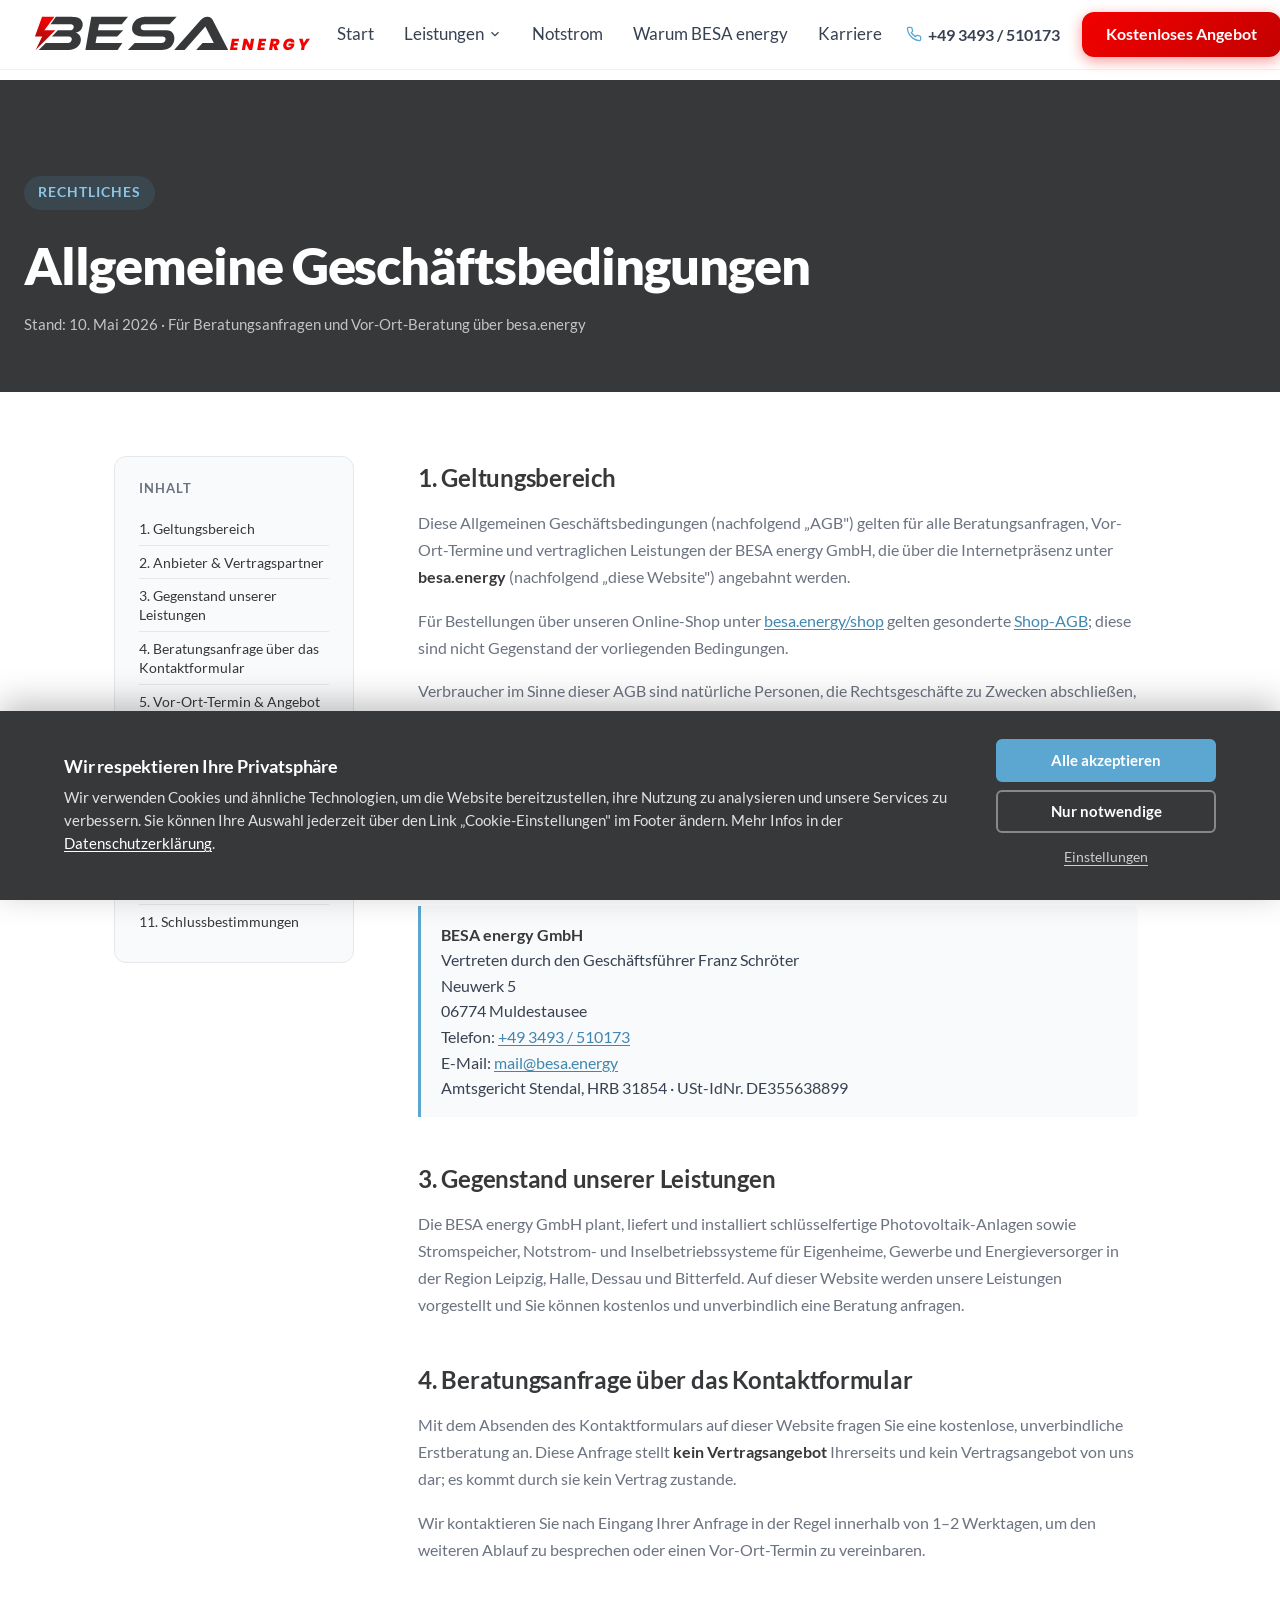
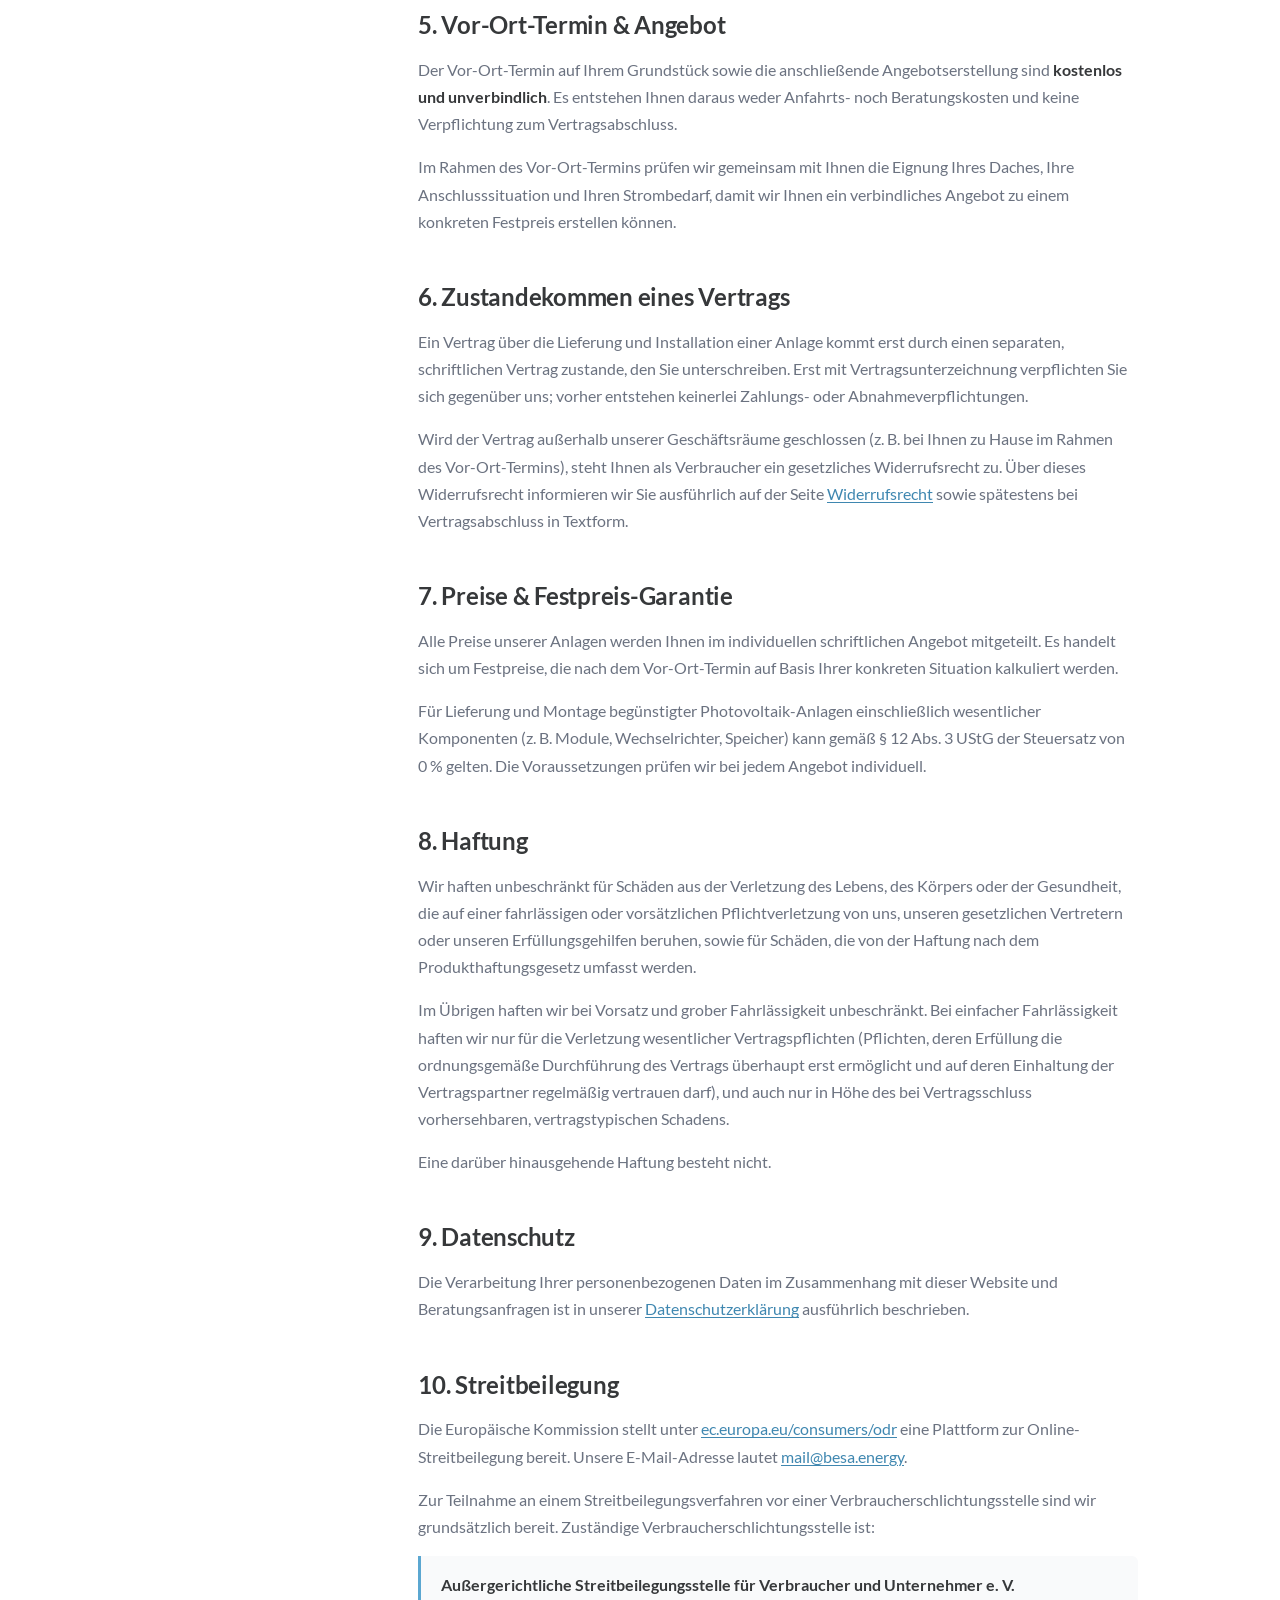
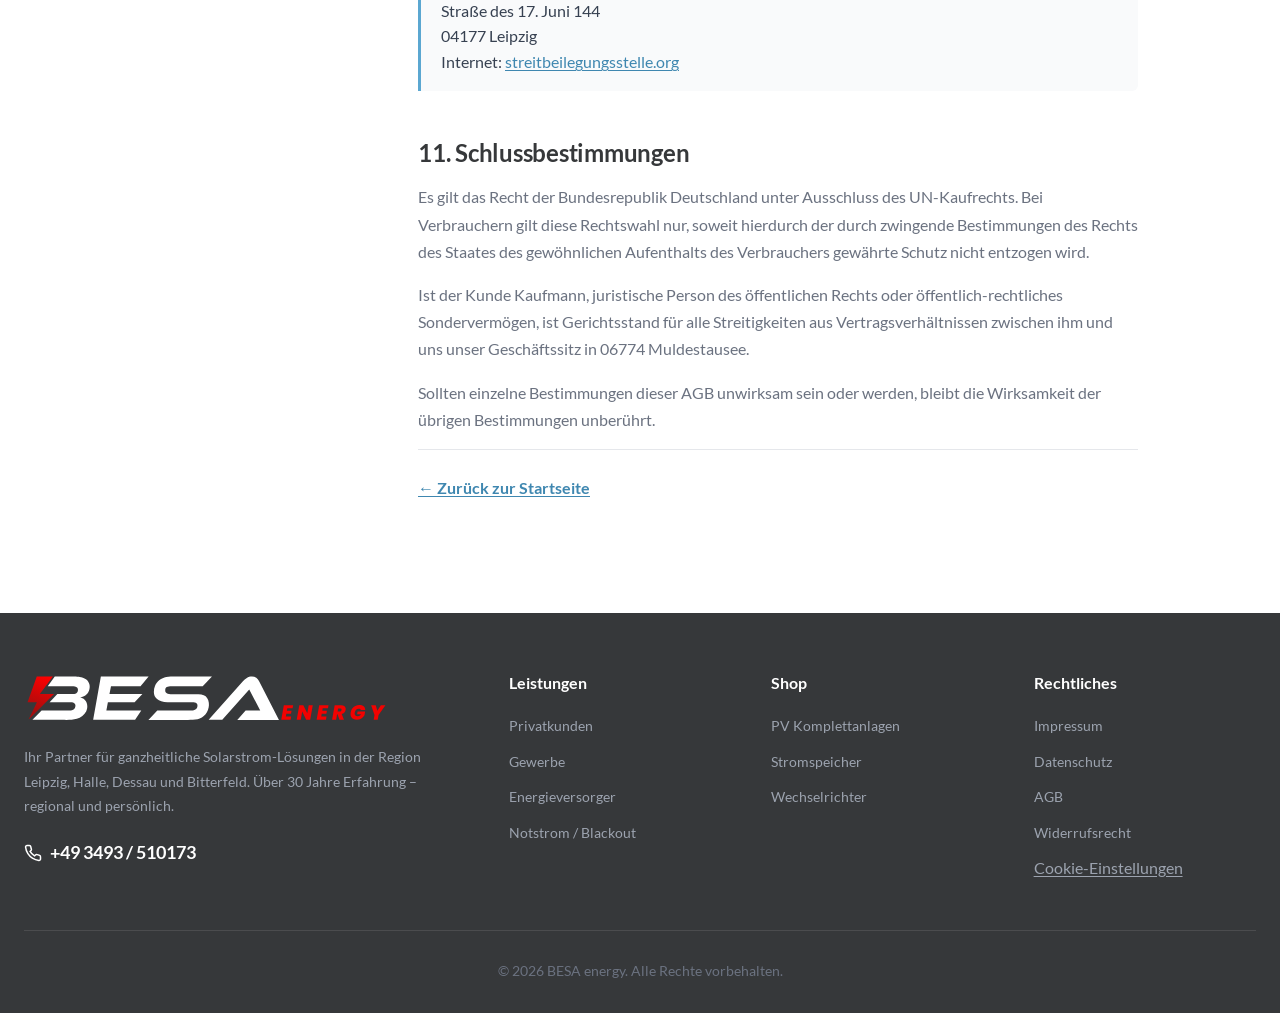
==== commit ea921120: "Felix-Copy-Merge: Texte entschärft, Kompetenzkreis, Cache-Buster - Felix' Copy-Überarbeitung in alle" ====
--- a/agb.html
+++ b/agb.html
@@ -14,9 +14,9 @@
 
     <link rel="preload" href="css/fonts/lato-400.woff2" as="font" type="font/woff2" crossorigin>
     <link rel="preload" href="css/fonts/lato-700.woff2" as="font" type="font/woff2" crossorigin>
-    <link rel="stylesheet" href="css/styles.css?v=20260615">
-    <link rel="stylesheet" href="css/cookie-banner.css?v=20260615">
-    <link rel="stylesheet" href="css/legal.css?v=20260615">
+    <link rel="stylesheet" href="css/styles.css?v=20260628">
+    <link rel="stylesheet" href="css/cookie-banner.css?v=20260628">
+    <link rel="stylesheet" href="css/legal.css?v=20260628">
 </head>
 
 <body>
@@ -125,7 +125,7 @@
 
                 <h2 id="preise">7. Preise &amp; Festpreis-Garantie</h2>
                 <p>Alle Preise unserer Anlagen werden Ihnen im individuellen schriftlichen Angebot mitgeteilt. Es handelt sich um Festpreise, die nach dem Vor-Ort-Termin auf Basis Ihrer konkreten Situation kalkuliert werden.</p>
-                <p>Für Lieferung und Montage von Photovoltaik-Anlagen einschließlich der wesentlichen Komponenten (z.&nbsp;B. Module, Wechselrichter, Speicher) bis zu einer installierten Bruttoleistung von 30 kWp gilt gemäß § 12 Abs. 3 UStG der Steuersatz von 0&nbsp;%. Die Voraussetzungen prüfen wir bei jedem Angebot individuell.</p>
+                <p>Für Lieferung und Montage begünstigter Photovoltaik-Anlagen einschließlich wesentlicher Komponenten (z.&nbsp;B. Module, Wechselrichter, Speicher) kann gemäß § 12 Abs. 3 UStG der Steuersatz von 0&nbsp;% gelten. Die Voraussetzungen prüfen wir bei jedem Angebot individuell.</p>
 
                 <h2 id="haftung">8. Haftung</h2>
                 <p>Wir haften unbeschränkt für Schäden aus der Verletzung des Lebens, des Körpers oder der Gesundheit, die auf einer fahrlässigen oder vorsätzlichen Pflichtverletzung von uns, unseren gesetzlichen Vertretern oder unseren Erfüllungsgehilfen beruhen, sowie für Schäden, die von der Haftung nach dem Produkthaftungsgesetz umfasst werden.</p>
@@ -201,7 +201,7 @@
         </div>
     </footer>
 
-    <script src="js/cookie-consent.js?v=20260615"></script>
+    <script src="js/cookie-consent.js?v=20260628"></script>
 </body>
 
 </html>
--- a/css/styles.css
+++ b/css/styles.css
@@ -1924,17 +1924,28 @@
 .subpage-hero .container {
     position: relative;
     z-index: 1;
+    /* Hero-Text wie auf der Startseite einrücken (Felix 12.06.): schmalerer,
+       zentrierter Content-Block statt voller Breite → linksbündiger Text beginnt
+       eingerückt statt am Rand. Greift nur auf breiten Viewports (margin:auto vom
+       Standard-.container); mobil volle Breite. Einheitlich für alle Unterseiten. */
+    max-width: 900px;
 }
 
 .subpage-hero .hero-badge {
     margin-bottom: 16px;
-    /* Lesbar über hellen Foto-Heros (15.06.): deckend weißes Badge, grüne
-       Schrift + dünne grüne Umrandung. Überschreibt das transparente Grün
-       der Basis (.hero-badge), das über hellen Fotos verschwamm.
+    /* Lesbar über hellen Foto-Heros: deckend weißes Badge, Marken-Stahlblau
+       für Schrift, Rahmen und Icon (currentColor). 18.06.: von Grün auf
+       BESA-Stahlblau umgestellt (Grün war markenfremd).
        Gilt einheitlich für alle Unterseiten. */
     background: var(--color-white);
-    border: 3px solid #10B981;
-    color: #10B981;
+    border: 3px solid var(--color-steel-blue);
+    color: var(--color-steel-blue);
+}
+
+/* Badge-Icon ebenfalls Stahlblau. Nötig, weil die Basis-Regel `.hero-badge svg`
+   die SVG-Farbe direkt auf Grün setzt (schlägt die geerbte color des Badges). */
+.subpage-hero .hero-badge svg {
+    color: var(--color-steel-blue);
 }
 
 .subpage-hero h1 {
@@ -6667,3 +6678,210 @@
     .usecase-card { flex-basis: 100%; }
     .cost-box { padding: 28px 22px; }
 }
+
+/* ============================================================
+   BESA-Kompetenzverbund — Spinning-Logos-Kreis (Felix-Merge 28.06.)
+   Desktop: Icons rotieren auf Kreisbahn, Hover -> Titel+Text im Zentrum.
+   Mobile: Akkordeon (Tap klappt Text auf).
+   ============================================================ */
+.kompetenz-hub {
+    position: relative;
+    width: 100%;
+    max-width: 620px;
+    margin: 56px auto 0;
+    aspect-ratio: 1 / 1;
+    --orbit-r: 238px;
+    --spin-dur: 46s;
+}
+.kompetenz-hub::before {
+    content: "";
+    position: absolute;
+    top: 50%; left: 50%;
+    width: calc(var(--orbit-r) * 2);
+    height: calc(var(--orbit-r) * 2);
+    transform: translate(-50%, -50%);
+    border: 2px dashed var(--color-steel-blue-light);
+    border-radius: 50%;
+    opacity: 0.5;
+}
+.kompetenz-center {
+    position: absolute;
+    top: 50%; left: 50%;
+    transform: translate(-50%, -50%);
+    width: 232px;
+    height: 232px;
+    border-radius: 50%;
+    background: var(--color-steel-blue);
+    color: var(--color-white);
+    display: flex;
+    align-items: center;
+    justify-content: center;
+    text-align: center;
+    padding: 24px;
+    box-shadow: 0 14px 34px rgba(63, 135, 176, 0.35);
+    z-index: 3;
+    transition: background 0.3s ease;
+}
+.kompetenz-center.is-active { background: var(--color-steel-blue-dark); }
+.kompetenz-center-default { display: flex; flex-direction: column; align-items: center; gap: 8px; }
+.kompetenz-center-default svg { width: 38px; height: 38px; stroke: var(--color-white); }
+.kompetenz-center-default span { font-weight: 700; font-size: 1rem; line-height: 1.2; }
+.kompetenz-center-hover { display: flex; flex-direction: column; gap: 8px; }
+.kompetenz-center-hover .kompetenz-center-title { font-size: 1rem; font-weight: 700; line-height: 1.25; color: var(--color-white); }
+.kompetenz-center-hover .kompetenz-center-text { font-size: 0.8rem; line-height: 1.4; opacity: 0.95; color: var(--color-white); }
+.kompetenz-center-default[hidden], .kompetenz-center-hover[hidden] { display: none; }
+
+.kompetenz-orbit {
+    position: absolute;
+    inset: 0;
+    animation: komp-spin var(--spin-dur) linear infinite;
+}
+.kompetenz-hub:hover .kompetenz-orbit { animation-play-state: paused; }
+.kompetenz-node {
+    position: absolute;
+    top: 50%; left: 50%;
+    width: 60px; height: 60px;
+    margin: -30px;
+    --angle: calc(var(--i) * 45deg);
+    transform: rotate(var(--angle)) translateY(calc(-1 * var(--orbit-r))) rotate(calc(-1 * var(--angle)));
+}
+.kompetenz-title { display: none; }
+.kompetenz-chevron { display: none; }
+.kompetenz-text { display: none; }
+.kompetenz-head {
+    background: none;
+    border: none;
+    padding: 0;
+    margin: 0;
+    font: inherit;
+    color: inherit;
+    cursor: pointer;
+    display: flex;
+    align-items: center;
+    justify-content: center;
+    width: 100%;
+    height: 100%;
+    animation: komp-spin-rev var(--spin-dur) linear infinite;
+}
+.kompetenz-hub:hover .kompetenz-head { animation-play-state: paused; }
+.kompetenz-ico {
+    width: 60px;
+    height: 60px;
+    border-radius: 16px;
+    background: var(--color-white);
+    border: 1px solid var(--color-gray-200);
+    box-shadow: 0 6px 16px rgba(54, 56, 58, 0.10);
+    display: flex;
+    align-items: center;
+    justify-content: center;
+    transition: transform 0.2s ease, box-shadow 0.2s ease, background 0.2s ease;
+}
+.kompetenz-ico svg { width: 28px; height: 28px; stroke: var(--color-steel-blue-dark); transition: stroke 0.2s ease; }
+.kompetenz-node:hover .kompetenz-ico {
+    transform: scale(1.12);
+    background: var(--color-steel-blue);
+    box-shadow: 0 10px 26px rgba(63, 135, 176, 0.42);
+}
+.kompetenz-node:hover .kompetenz-ico svg { stroke: var(--color-white); }
+
+@keyframes komp-spin { to { transform: rotate(360deg); } }
+@keyframes komp-spin-rev { to { transform: rotate(-360deg); } }
+
+@media (prefers-reduced-motion: reduce) {
+    .kompetenz-orbit, .kompetenz-head { animation: none; }
+}
+
+/* ---- Mobile / Tablet: Akkordeon ---- */
+@media (max-width: 860px) {
+    .kompetenz-hub {
+        position: static;
+        aspect-ratio: auto;
+        max-width: 560px;
+        margin-top: 32px;
+        display: flex;
+        flex-direction: column;
+        gap: 12px;
+    }
+    .kompetenz-hub::before { display: none; }
+    .kompetenz-center {
+        position: static;
+        transform: none;
+        width: auto;
+        height: auto;
+        border-radius: var(--radius-lg);
+        padding: 18px 20px;
+        margin-bottom: 4px;
+    }
+    .kompetenz-center.is-active { background: var(--color-steel-blue); }
+    .kompetenz-center-default { flex-direction: row; gap: 12px; }
+    .kompetenz-center-hover { display: none !important; }
+    .kompetenz-orbit {
+        position: static;
+        inset: auto;
+        animation: none;
+        display: flex;
+        flex-direction: column;
+        gap: 10px;
+    }
+    .kompetenz-node {
+        position: static;
+        width: auto;
+        height: auto;
+        margin: 0;
+        transform: none;
+        border: 1px solid var(--color-gray-200);
+        border-radius: var(--radius-md);
+        background: var(--color-white);
+        overflow: hidden;
+    }
+    .kompetenz-head {
+        animation: none;
+        width: 100%;
+        height: auto;
+        justify-content: flex-start;
+        gap: 14px;
+        padding: 14px 16px;
+    }
+    .kompetenz-ico {
+        width: 44px;
+        height: 44px;
+        border-radius: 12px;
+        flex-shrink: 0;
+        box-shadow: none;
+    }
+    .kompetenz-ico svg { width: 22px; height: 22px; }
+    .kompetenz-node:hover .kompetenz-ico { transform: none; background: var(--color-white); }
+    .kompetenz-node:hover .kompetenz-ico svg { stroke: var(--color-steel-blue-dark); }
+    .kompetenz-title {
+        display: block;
+        font-weight: 600;
+        font-size: 0.95rem;
+        color: var(--color-anthracite);
+        flex: 1;
+        text-align: left;
+    }
+    .kompetenz-chevron {
+        display: block;
+        width: 20px;
+        height: 20px;
+        stroke: var(--color-gray-400);
+        flex-shrink: 0;
+        transition: transform 0.25s ease;
+    }
+    .kompetenz-head[aria-expanded="true"] .kompetenz-chevron { transform: rotate(180deg); }
+    .kompetenz-text {
+        display: grid;
+        grid-template-rows: 0fr;
+        transition: grid-template-rows 0.28s ease;
+    }
+    .kompetenz-text > p {
+        overflow: hidden;
+        margin: 0;
+        padding: 0 16px;
+        font-size: 0.88rem;
+        line-height: 1.5;
+        color: var(--color-gray-500, #6b7280);
+    }
+    .kompetenz-node.is-open .kompetenz-text { grid-template-rows: 1fr; }
+    .kompetenz-node.is-open .kompetenz-text > p { padding-top: 4px; padding-bottom: 16px; }
+}
